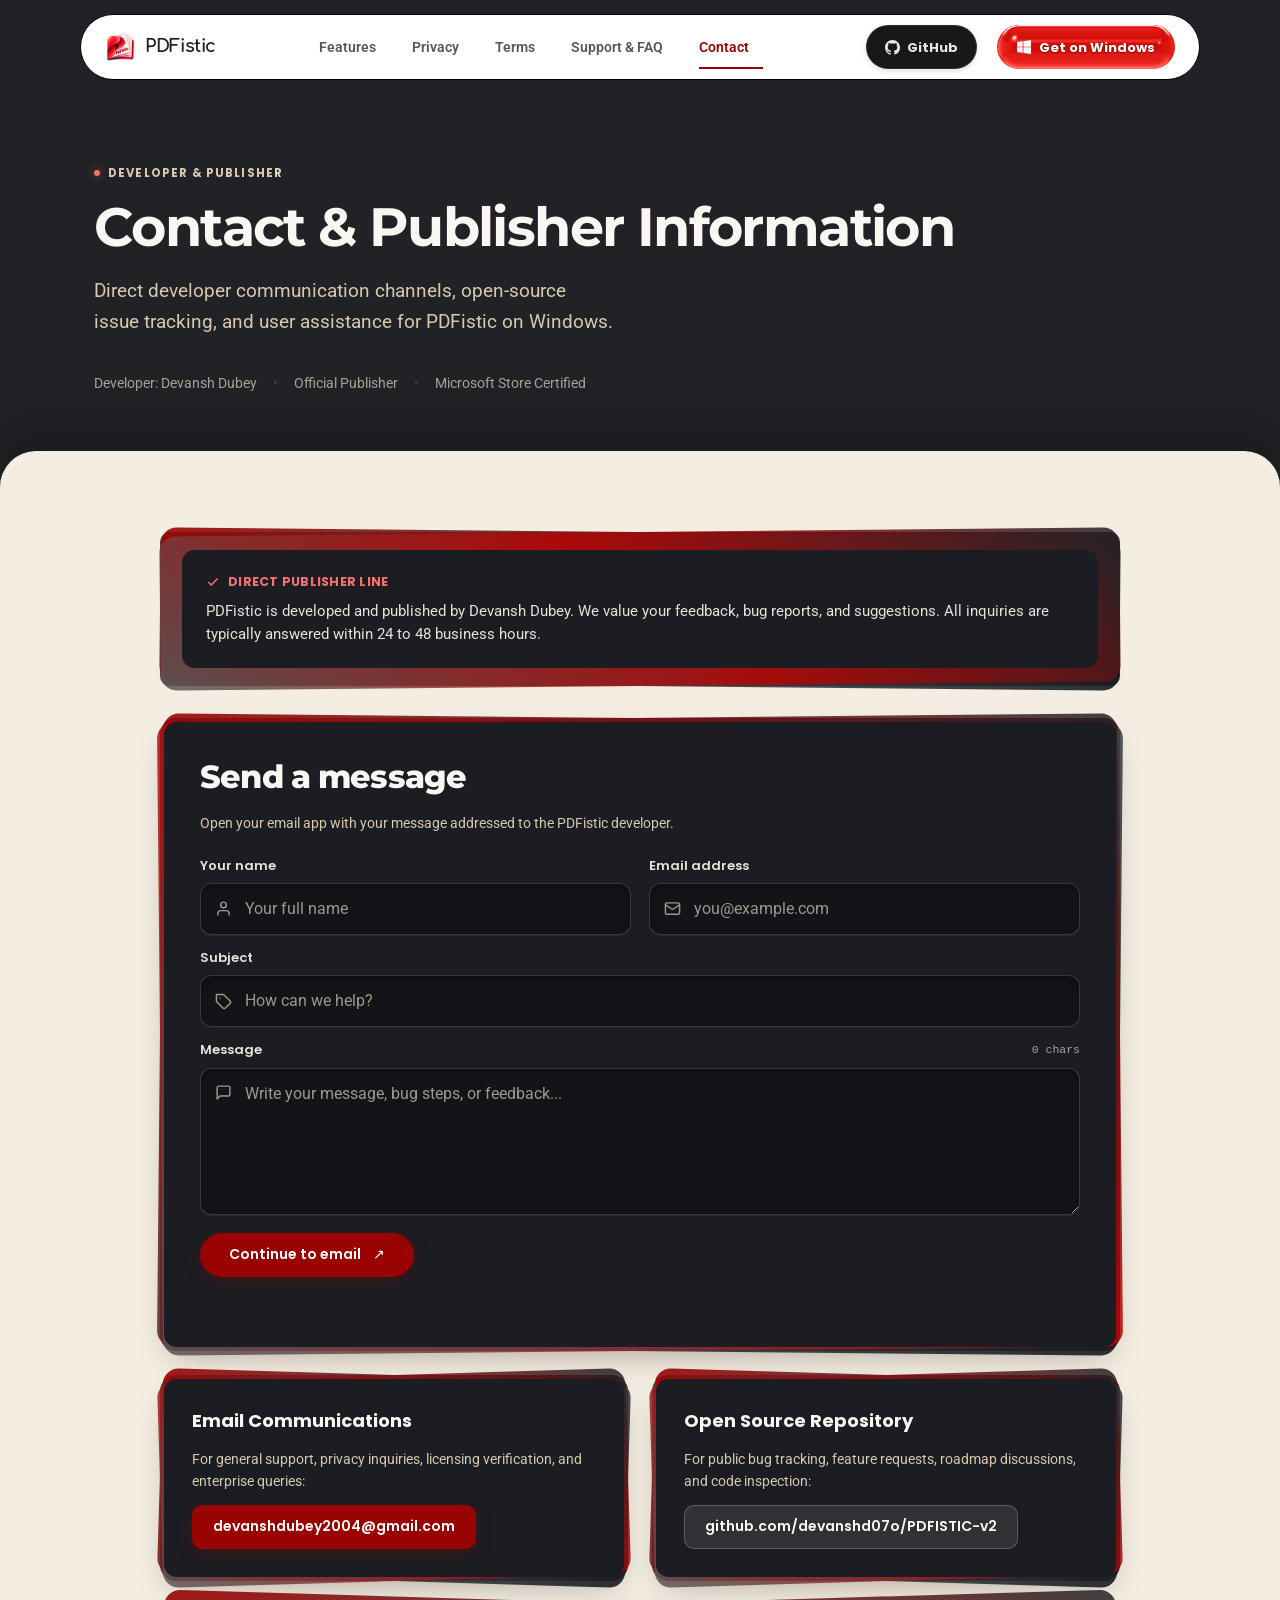
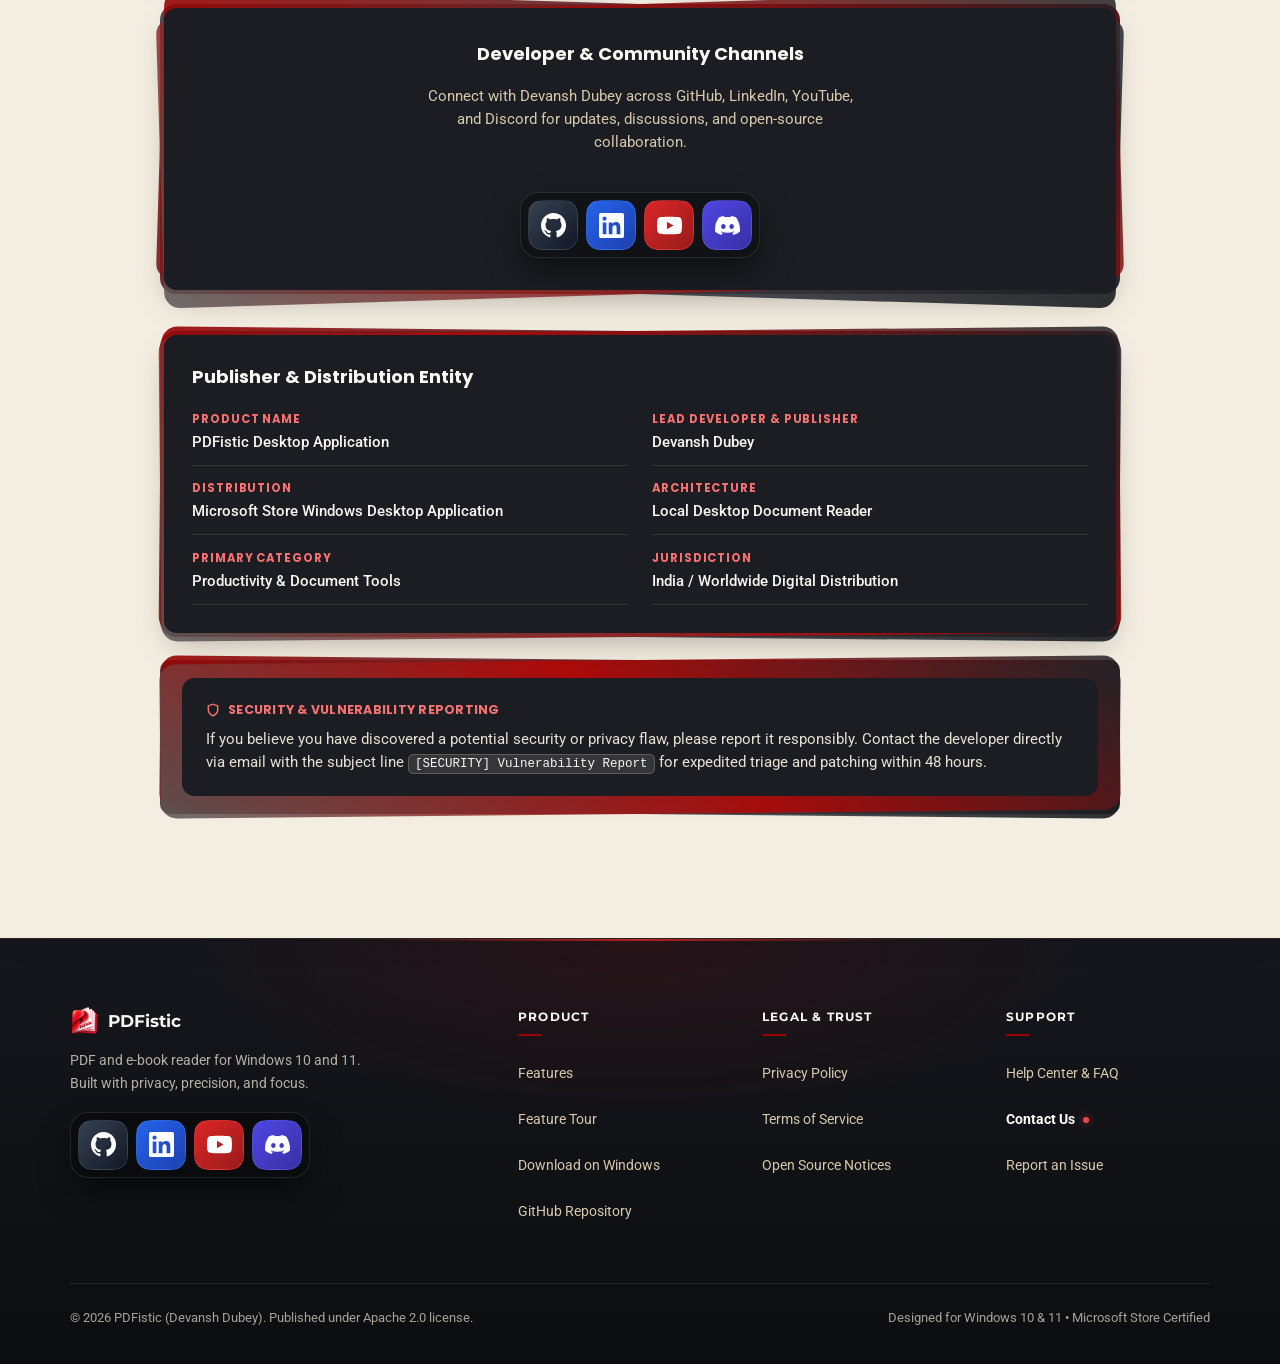
==== contact.html @ 14ca8450 "Deploy updated PDFistic website" ====
<!DOCTYPE html>
<html lang="en">
<head>
  <meta charset="UTF-8">
  <meta name="viewport" content="width=device-width, initial-scale=1.0">
  <title>Contact Information - PDFistic</title>
  <meta name="description" content="Official developer and customer support contact channels for PDFistic desktop application.">
  <link rel="icon" type="image/x-icon" href="favicon.ico">
  <link rel="stylesheet" href="styles.css">
  <script src="script.js" defer></script>
  <script src="venom-button.js" defer></script>
</head>
<body>

  <!-- Shared Squircle Clip Path -->
  <svg width="0" height="0" style="position: absolute; pointer-events: none;" aria-hidden="true">
    <defs>
      <clipPath id="squircleClip" clipPathUnits="objectBoundingBox">
        <path d="M 0,0.5 C 0,0 0,0 0.5,0 S 1,0 1,0.5 1,1 0.5,1 0,1 0,0.5"></path>
      </clipPath>
    </defs>
  </svg>

  <!-- Floating Docked Navigation Header (Wispr Flow Style) -->
  <header class="site-header">
    <div class="nav-container">
      <a href="index.html" class="brand-link">
        <img src="icon.png" alt="PDFistic Logo" class="brand-logo">
        <span class="brand-title">PDFistic</span>
      </a>

      <nav>
        <ul class="nav-links" id="primaryNav">
          <li><a href="index.html#features">Features<svg class="skiper-arrow" viewBox="0 0 10 10" fill="none" stroke="currentColor" stroke-width="1.5"><path d="M1 9L9 1m0 0v8m0-8H1"/></svg></a></li>
          <li><a href="privacy.html">Privacy<svg class="skiper-arrow" viewBox="0 0 10 10" fill="none" stroke="currentColor" stroke-width="1.5"><path d="M1 9L9 1m0 0v8m0-8H1"/></svg></a></li>
          <li><a href="terms.html">Terms<svg class="skiper-arrow" viewBox="0 0 10 10" fill="none" stroke="currentColor" stroke-width="1.5"><path d="M1 9L9 1m0 0v8m0-8H1"/></svg></a></li>
          <li><a href="support.html">Support &amp; FAQ<svg class="skiper-arrow" viewBox="0 0 10 10" fill="none" stroke="currentColor" stroke-width="1.5"><path d="M1 9L9 1m0 0v8m0-8H1"/></svg></a></li>
          <li><a href="contact.html" class="active">Contact<svg class="skiper-arrow" viewBox="0 0 10 10" fill="none" stroke="currentColor" stroke-width="1.5"><path d="M1 9L9 1m0 0v8m0-8H1"/></svg></a></li>
        </ul>
      </nav>

      <div class="nav-cta-group">
        <a href="https://github.com/devanshd07o/PDFISTIC-v2" target="_blank" rel="noopener noreferrer" class="nav-github-btn btn-17" title="View Source on GitHub">
          <span class="text-container">
            <span class="text">
              <svg width="15" height="15" viewBox="0 0 24 24" fill="currentColor">
                <path d="M12 0C5.37 0 0 5.37 0 12c0 5.31 3.435 9.795 8.205 11.385.6.105.825-.255.825-.57 0-.285-.015-1.23-.015-2.235-3.015.555-3.795-.735-4.035-1.41-.135-.345-.72-1.41-1.23-1.695-.42-.225-1.02-.78-.015-.795.945-.015 1.62.87 1.845 1.23 1.08 1.815 2.805 1.305 3.495.99.105-.78.42-1.305.765-1.605-2.67-.3-5.46-1.335-5.46-5.925 0-1.305.465-2.385 1.23-3.225-.12-.3-.54-1.53.12-3.18 0 0 1.005-.315 3.3 1.23.96-.27 1.98-.405 3-.405s2.04.135 3 .405c2.295-1.56 3.3-1.23 3.3-1.23.66 1.65.24 2.88.12 3.18.765.84 1.23 1.905 1.23 3.225 0 4.605-2.805 5.625-5.475 5.925.435.375.81 1.095.81 2.22 0 1.605-.015 2.895-.015 3.3 0 .315.225.69.825.57A12.02 12.02 0 0024 12c0-6.63-5.37-12-12-12z"/>
              </svg>
              <span>GitHub</span>
            </span>
          </span>
        </a>
        <a href="https://apps.microsoft.com/detail/9PMCFQL187MN?hl=en-us&gl=IN&ocid=pdpshare" class="nav-win-btn">
          <svg width="14" height="14" viewBox="0 0 24 24" fill="currentColor">
            <path d="M0 3.449L9.75 2.1v9.451H0m10.949-9.602L24 0v11.4H10.949M0 12.6h9.75v9.451L0 20.699M10.949 12.6H24V24l-12.949-1.801"/>
          </svg>
          <span>Get on Windows</span>
        </a>
        <button class="nav-toggle-btn" id="mobileMenuToggle" aria-label="Toggle navigation menu" aria-expanded="false" aria-controls="primaryNav">
          <span class="hamburger-bar"></span>
          <span class="hamburger-bar"></span>
          <span class="hamburger-bar"></span>
        </button>
      </div>
    </div>
  </header>
  <div class="nav-backdrop" id="navBackdrop"></div>

  <!-- Editorial Hero Section (Dark Contrast Architecture) -->
  <main>
    <section class="editorial-hero">
      <div class="doc-eyebrow"><span class="doc-eyebrow-dot" aria-hidden="true"></span><span>Developer &amp; Publisher</span></div>
      <h1 class="editorial-title">
        Contact &amp; Publisher Information
      </h1>

      <p class="editorial-subtitle">
        Direct developer communication channels, open-source issue tracking, and user assistance for PDFistic on Windows.
      </p>

      <div class="editorial-meta-row">
        <div class="editorial-meta-item">Developer: Devansh Dubey</div>
        <div class="editorial-meta-sep">&bull;</div>
        <div class="editorial-meta-item">Official Publisher</div>
        <div class="editorial-meta-sep">&bull;</div>
        <div class="editorial-meta-item">Microsoft Store Certified</div>
      </div>
    </section>

    <!-- Transition into Bright Warm Ivory / Cream Sheet (Wispr Flow Aesthetic) -->
    <div class="editorial-sheet">
      <div class="section-container" style="max-width: 960px;">

        <div class="uiverse-card uiverse-card--subtle plain-english-card" style="margin-top: 0; margin-bottom: 32px;">
          <div class="uiverse-card-info plain-english-inner">
            <div class="plain-english-header">
              <svg width="14" height="14" viewBox="0 0 24 24" fill="none" stroke="currentColor" stroke-width="2.5" aria-hidden="true"><polyline points="20 6 9 17 4 12"/></svg>
              <span>Direct Publisher Line</span>
            </div>
            <p>
              PDFistic is developed and published by Devansh Dubey. We value your feedback, bug reports, and suggestions. All inquiries are typically answered within 24 to 48 business hours.
            </p>
          </div>
        </div>

        <div class="contact-grid">
          <section class="uiverse-card uiverse-card--subtle contact-card contact-form-card" aria-labelledby="contact-form-title">
            <div class="uiverse-card-info contact-form-inner">
              <h2 id="contact-form-title">Send a message</h2>
              <p>Open your email app with your message addressed to the PDFistic developer.</p>
              <form class="galaxy-contact-form" action="mailto:devanshdubey2004@gmail.com" method="post" enctype="text/plain">
                <div class="contact-field">
                  <label for="contact-name">Your name</label>
                  <div class="uiverse-input-box">
                    <span class="uiverse-input-icon" aria-hidden="true">
                      <svg width="17" height="17" viewBox="0 0 24 24" fill="none" stroke="currentColor" stroke-width="2" stroke-linecap="round" stroke-linejoin="round"><path d="M20 21v-2a4 4 0 0 0-4-4H8a4 4 0 0 0-4 4v2"/><circle cx="12" cy="7" r="4"/></svg>
                    </span>
                    <input id="contact-name" name="name" autocomplete="name" required placeholder="Your full name">
                    <span class="uiverse-input-glow" aria-hidden="true"></span>
                  </div>
                </div>
                <div class="contact-field">
                  <label for="contact-email">Email address</label>
                  <div class="uiverse-input-box">
                    <span class="uiverse-input-icon" aria-hidden="true">
                      <svg width="17" height="17" viewBox="0 0 24 24" fill="none" stroke="currentColor" stroke-width="2" stroke-linecap="round" stroke-linejoin="round"><rect width="20" height="16" x="2" y="4" rx="2"/><path d="m22 7-8.97 5.7a1.94 1.94 0 0 1-2.06 0L2 7"/></svg>
                    </span>
                    <input id="contact-email" name="email" type="email" autocomplete="email" required placeholder="you@example.com">
                    <span class="uiverse-input-glow" aria-hidden="true"></span>
                  </div>
                </div>
                <div class="contact-field contact-subject-field">
                  <label for="contact-subject">Subject</label>
                  <div class="uiverse-input-box">
                    <span class="uiverse-input-icon" aria-hidden="true">
                      <svg width="17" height="17" viewBox="0 0 24 24" fill="none" stroke="currentColor" stroke-width="2" stroke-linecap="round" stroke-linejoin="round"><path d="M12 2H2v10l9.29 9.29c.94.94 2.48.94 3.42 0l6.58-6.58c.94-.94.94-2.48 0-3.42L12 2Z"/><path d="M7 7h.01"/></svg>
                    </span>
                    <input id="contact-subject" name="subject" required placeholder="How can we help?">
                    <span class="uiverse-input-glow" aria-hidden="true"></span>
                  </div>
                </div>
                <div class="contact-field contact-message-field">
                  <div class="contact-field-head">
                    <label for="contact-message">Message</label>
                    <span class="contact-char-count" id="contactCharCount">0 chars</span>
                  </div>
                  <div class="uiverse-input-box uiverse-input-box--textarea">
                    <span class="uiverse-input-icon" aria-hidden="true">
                      <svg width="17" height="17" viewBox="0 0 24 24" fill="none" stroke="currentColor" stroke-width="2" stroke-linecap="round" stroke-linejoin="round"><path d="M21 15a2 2 0 0 1-2 2H7l-4 4V5a2 2 0 0 1 2-2h14a2 2 0 0 1 2 2z"/></svg>
                    </span>
                    <textarea id="contact-message" name="message" rows="5" required placeholder="Write your message, bug steps, or feedback..."></textarea>
                    <span class="uiverse-input-glow" aria-hidden="true"></span>
                  </div>
                </div>
                <button class="btn btn-cream-primary galaxy-submit" type="submit">
                  <span>Continue to email</span>
                  <span class="submit-arrow" aria-hidden="true">↗</span>
                </button>
                <div class="contact-form-status" role="status" aria-live="polite"></div>
              </form>
            </div>
          </section>

          <div class="uiverse-card contact-card">
            <div class="uiverse-card-info contact-card-inner">
              <h3>Email Communications</h3>
              <p>
                For general support, privacy inquiries, licensing verification, and enterprise queries:
              </p>
              <a href="mailto:devanshdubey2004@gmail.com" class="btn btn-cream-primary" style="margin-top: auto; width: fit-content;">
                devanshdubey2004@gmail.com
              </a>
            </div>
          </div>

          <div class="uiverse-card contact-card">
            <div class="uiverse-card-info contact-card-inner">
              <h3>Open Source Repository</h3>
              <p>
                For public bug tracking, feature requests, roadmap discussions, and code inspection:
              </p>
              <a href="https://github.com/devanshd07o/PDFISTIC-v2" target="_blank" rel="noopener noreferrer" class="btn btn-cream-secondary" style="margin-top: auto; width: fit-content;">
                github.com/devanshd07o/PDFISTIC-v2
              </a>
            </div>
          </div>

          <div class="uiverse-card contact-card" style="grid-column: 1 / -1;">
            <div class="uiverse-card-info contact-card-inner contact-community-inner">
              <h3>Developer &amp; Community Channels</h3>
              <p>
                Connect with Devansh Dubey across GitHub, LinkedIn, YouTube, and Discord for updates, discussions, and open-source collaboration.
              </p>
              <div class="squircle-dock-wrap">
                <div class="squircle-dock-backdrop"></div>
                <div class="squircle-dock-items">
                  <div class="squircle-dock-item">
                    <a href="https://github.com/devanshd07o/PDFISTIC-v2" target="_blank" rel="noopener noreferrer" class="squircle-btn btn-gh" title="GitHub" aria-label="GitHub">
                      <svg viewBox="0 0 24 24" fill="currentColor">
                        <path d="M12 0c-6.626 0-12 5.373-12 12 0 5.302 3.438 9.8 8.207 11.387.599.111.793-.261.793-.577v-2.234c-3.338.726-4.033-1.416-4.033-1.416-.546-1.387-1.333-1.756-1.333-1.756-1.089-.745.083-.729.083-.729 1.205.084 1.839 1.237 1.839 1.237 1.07 1.834 2.807 1.304 3.492.997.107-.775.418-1.305.762-1.604-2.665-.305-5.46-1.334-5.46-5.931 0-1.311.469-2.381 1.236-3.221-.124-.303-.535-1.524.117-3.176 0 0 1.008-.322 3.301 1.23.957-.266 1.983-.399 3.003-.404 1.02.005 2.047.138 3.006.404 2.291-1.552 3.297-1.23 3.297-1.23.653 1.653.242 2.874.118 3.176.77.84 1.235 1.911 1.235 3.221 0 4.609-2.807 5.624-5.479 5.921.43.372.823 1.102.823 2.222v3.293c0 .319.192.694.801.576 4.765-1.589 8.199-6.086 8.199-11.386 0-6.627-5.373-12-12-12z"></path>
                      </svg>
                    </a>
                  </div>
                  <div class="squircle-dock-item">
                    <a href="https://linkedin.com" target="_blank" rel="noopener noreferrer" class="squircle-btn btn-li" title="LinkedIn" aria-label="LinkedIn">
                      <svg viewBox="0 0 24 24" fill="currentColor">
                        <path d="M20.447 20.452h-3.554v-5.569c0-1.328-.027-3.037-1.852-3.037-1.853 0-2.136 1.445-2.136 2.939v5.667H9.351V9h3.414v1.561h.046c.477-.9 1.637-1.85 3.37-1.85 3.601 0 4.267 2.37 4.267 5.455v6.286zM5.337 7.433c-1.144 0-2.063-.926-2.063-2.065 0-1.138.92-2.063 2.063-2.063 1.14 0 2.064.925 2.064 2.063 0 1.139-.925 2.065-2.064 2.065zm1.782 13.019H3.555V9h3.564v11.452zM22.225 0H1.771C.792 0 0 .774 0 1.729v20.542C0 23.227.792 24 1.771 24h20.451C23.2 24 24 23.227 24 22.271V1.729C24 .774 23.2 0 22.222 0h.003z"></path>
                      </svg>
                    </a>
                  </div>
                  <div class="squircle-dock-item">
                    <a href="https://youtube.com" target="_blank" rel="noopener noreferrer" class="squircle-btn btn-yt" title="YouTube" aria-label="YouTube">
                      <svg viewBox="0 0 24 24" fill="currentColor">
                        <path d="M23.498 6.186a3.016 3.016 0 0 0-2.122-2.136C19.505 3.545 12 3.545 12 3.545s-7.505 0-9.377.505A3.017 3.017 0 0 0 .502 6.186C0 8.07 0 12 0 12s0 3.93.502 5.814a3.016 3.016 0 0 0 2.122 2.136c1.871.505 9.376.505 9.376.505s7.505 0 9.377-.505a3.015 3.015 0 0 0 2.122-2.136C24 15.93 24 12 24 12s0-3.93-.502-5.814zM9.545 15.568V8.432L15.818 12l-6.273 3.568z"></path>
                      </svg>
                    </a>
                  </div>
                  <div class="squircle-dock-item">
                    <a href="https://discord.gg" target="_blank" rel="noopener noreferrer" class="squircle-btn btn-dc" title="Discord" aria-label="Discord">
                      <svg viewBox="0 0 24 24" fill="currentColor">
                        <path d="M20.317 4.3698a19.7913 19.7913 0 00-4.8851-1.5152.0741.0741 0 00-.0785.0371c-.211.3753-.4447.8648-.6083 1.2495-1.8447-.2762-3.68-.2762-5.4868 0-.1636-.3933-.4058-.8742-.6177-1.2495a.077.077 0 00-.0785-.037 19.7363 19.7363 0 00-4.8852 1.515.0699.0699 0 00-.0321.0277C.5334 9.0458-.319 13.5799.0992 18.0578a.0824.0824 0 00.0312.0561c2.0528 1.5076 4.0413 2.4228 5.9929 3.0294a.0777.0777 0 00.0842-.0276c.4616-.6304.8731-1.2952 1.226-1.9942a.076.076 0 00-.0416-.1057c-.6528-.2476-1.2743-.5495-1.8722-.8923a.077.077 0 01-.0076-.1277c.1258-.0943.2517-.1923.3718-.2914a.0743.0743 0 01.0776-.0105c3.9278 1.7933 8.18 1.7933 12.0614 0a.0739.0739 0 01.0785.0095c.1202.099.246.1981.3728.2924a.077.077 0 01-.0066.1276 12.2986 12.2986 0 01-1.873.8914.0766.0766 0 00-.0407.1067c.3604.698.7719 1.3628 1.225 1.9932a.076.076 0 00.0842.0286c1.961-.6067 3.9495-1.5219 6.0023-3.0294a.077.077 0 00.0313-.0552c.5004-5.177-.8382-9.6739-3.5485-13.6604a.061.061 0 00-.0312-.0286zM8.02 15.3312c-1.1825 0-2.1569-1.0857-2.1569-2.419 0-1.3332.9555-2.4189 2.157-2.4189 1.2108 0 2.1757 1.0952 2.1568 2.419-.0189 1.3332-.9555 2.4189-2.1569 2.4189zm7.9748 0c-1.1825 0-2.1569-1.0857-2.1569-2.419 0-1.3332.9554-2.4189 2.1569-2.4189 1.2108 0 2.1757 1.0952 2.1568 2.419 0 1.3332-.9555 2.4189-2.1568 2.4189Z"></path>
                      </svg>
                    </a>
                  </div>
                </div>
              </div>
            </div>
          </div>
        </div>

        <section class="uiverse-card uiverse-card--subtle contact-card" style="margin-bottom: 24px;">
          <div class="uiverse-card-info publisher-card-inner">
            <h3>Publisher &amp; Distribution Entity</h3>
            <div class="publisher-meta-list">
              <div class="publisher-meta-item">
                <span class="publisher-meta-label">Product Name</span>
                <span class="publisher-meta-value">PDFistic Desktop Application</span>
              </div>
              <div class="publisher-meta-item">
                <span class="publisher-meta-label">Lead Developer &amp; Publisher</span>
                <span class="publisher-meta-value">Devansh Dubey</span>
              </div>
              <div class="publisher-meta-item">
                <span class="publisher-meta-label">Distribution</span>
                <span class="publisher-meta-value">Microsoft Store Windows Desktop Application</span>
              </div>
              <div class="publisher-meta-item">
                <span class="publisher-meta-label">Architecture</span>
                <span class="publisher-meta-value">Local Desktop Document Reader</span>
              </div>
              <div class="publisher-meta-item">
                <span class="publisher-meta-label">Primary Category</span>
                <span class="publisher-meta-value">Productivity &amp; Document Tools</span>
              </div>
              <div class="publisher-meta-item">
                <span class="publisher-meta-label">Jurisdiction</span>
                <span class="publisher-meta-value">India / Worldwide Digital Distribution</span>
              </div>
            </div>
          </div>
        </section>

        <section class="uiverse-card uiverse-card--subtle plain-english-card">
          <div class="uiverse-card-info plain-english-inner">
            <div class="plain-english-header">
              <svg width="14" height="14" viewBox="0 0 24 24" fill="none" stroke="currentColor" stroke-width="2.5" aria-hidden="true"><path d="M12 22s8-4 8-10V5l-8-3-8 3v7c0 6 8 10 8 10z"/></svg>
              <span>Security &amp; Vulnerability Reporting</span>
            </div>
            <p>
              If you believe you have discovered a potential security or privacy flaw, please report it responsibly. Contact the developer directly via email with the subject line <code>[SECURITY] Vulnerability Report</code> for expedited triage and patching within 48 hours.
            </p>
          </div>
        </section>

      </div>
    </div>
  </main>

  <!-- Official Footer -->
  <footer class="site-footer">
    <div class="footer-container">
      <div class="footer-col-brand">
        <div style="display: flex; align-items: center; gap: 10px;">
          <img src="icon.png" alt="PDFistic" style="width: 28px; height: 28px; border-radius: 7px;">
          <span style="font-family: var(--font-display); font-size: 17px; font-weight: 700; color: var(--text-dark-primary);">PDFistic</span>
        </div>
        <p>
          PDF and e-book reader for Windows 10 and 11. Built with privacy, precision, and focus.
        </p>

        <!-- Social Squircle Dock -->
        <div class="squircle-dock-wrap">
          <div class="squircle-dock-backdrop"></div>
          <div class="squircle-dock-items">
            <div class="squircle-dock-item">
              <a href="https://github.com/devanshd07o/PDFISTIC-v2" target="_blank" rel="noopener noreferrer" class="squircle-btn btn-gh" title="GitHub" aria-label="GitHub">
                <svg viewBox="0 0 24 24" fill="currentColor">
                  <path d="M12 0c-6.626 0-12 5.373-12 12 0 5.302 3.438 9.8 8.207 11.387.599.111.793-.261.793-.577v-2.234c-3.338.726-4.033-1.416-4.033-1.416-.546-1.387-1.333-1.756-1.333-1.756-1.089-.745.083-.729.083-.729 1.205.084 1.839 1.237 1.839 1.237 1.07 1.834 2.807 1.304 3.492.997.107-.775.418-1.305.762-1.604-2.665-.305-5.46-1.334-5.46-5.931 0-1.311.469-2.381 1.236-3.221-.124-.303-.535-1.524.117-3.176 0 0 1.008-.322 3.301 1.23.957-.266 1.983-.399 3.003-.404 1.02.005 2.047.138 3.006.404 2.291-1.552 3.297-1.23 3.297-1.23.653 1.653.242 2.874.118 3.176.77.84 1.235 1.911 1.235 3.221 0 4.609-2.807 5.624-5.479 5.921.43.372.823 1.102.823 2.222v3.293c0 .319.192.694.801.576 4.765-1.589 8.199-6.086 8.199-11.386 0-6.627-5.373-12-12-12z"></path>
                </svg>
              </a>
            </div>
            <div class="squircle-dock-item">
              <a href="https://linkedin.com" target="_blank" rel="noopener noreferrer" class="squircle-btn btn-li" title="LinkedIn" aria-label="LinkedIn">
                <svg viewBox="0 0 24 24" fill="currentColor">
                  <path d="M20.447 20.452h-3.554v-5.569c0-1.328-.027-3.037-1.852-3.037-1.853 0-2.136 1.445-2.136 2.939v5.667H9.351V9h3.414v1.561h.046c.477-.9 1.637-1.85 3.37-1.85 3.601 0 4.267 2.37 4.267 5.455v6.286zM5.337 7.433c-1.144 0-2.063-.926-2.063-2.065 0-1.138.92-2.063 2.063-2.063 1.14 0 2.064.925 2.064 2.063 0 1.139-.925 2.065-2.064 2.065zm1.782 13.019H3.555V9h3.564v11.452zM22.225 0H1.771C.792 0 0 .774 0 1.729v20.542C0 23.227.792 24 1.771 24h20.451C23.2 24 24 23.227 24 22.271V1.729C24 .774 23.2 0 22.222 0h.003z"></path>
                </svg>
              </a>
            </div>
            <div class="squircle-dock-item">
              <a href="https://youtube.com" target="_blank" rel="noopener noreferrer" class="squircle-btn btn-yt" title="YouTube" aria-label="YouTube">
                <svg viewBox="0 0 24 24" fill="currentColor">
                  <path d="M23.498 6.186a3.016 3.016 0 0 0-2.122-2.136C19.505 3.545 12 3.545 12 3.545s-7.505 0-9.377.505A3.017 3.017 0 0 0 .502 6.186C0 8.07 0 12 0 12s0 3.93.502 5.814a3.016 3.016 0 0 0 2.122 2.136c1.871.505 9.376.505 9.376.505s7.505 0 9.377-.505a3.015 3.015 0 0 0 2.122-2.136C24 15.93 24 12 24 12s0-3.93-.502-5.814zM9.545 15.568V8.432L15.818 12l-6.273 3.568z"></path>
                </svg>
              </a>
            </div>
            <div class="squircle-dock-item">
              <a href="https://discord.gg" target="_blank" rel="noopener noreferrer" class="squircle-btn btn-dc" title="Discord" aria-label="Discord">
                <svg viewBox="0 0 24 24" fill="currentColor">
                  <path d="M20.317 4.3698a19.7913 19.7913 0 00-4.8851-1.5152.0741.0741 0 00-.0785.0371c-.211.3753-.4447.8648-.6083 1.2495-1.8447-.2762-3.68-.2762-5.4868 0-.1636-.3933-.4058-.8742-.6177-1.2495a.077.077 0 00-.0785-.037 19.7363 19.7363 0 00-4.8852 1.515.0699.0699 0 00-.0321.0277C.5334 9.0458-.319 13.5799.0992 18.0578a.0824.0824 0 00.0312.0561c2.0528 1.5076 4.0413 2.4228 5.9929 3.0294a.0777.0777 0 00.0842-.0276c.4616-.6304.8731-1.2952 1.226-1.9942a.076.076 0 00-.0416-.1057c-.6528-.2476-1.2743-.5495-1.8722-.8923a.077.077 0 01-.0076-.1277c.1258-.0943.2517-.1923.3718-.2914a.0743.0743 0 01.0776-.0105c3.9278 1.7933 8.18 1.7933 12.0614 0a.0739.0739 0 01.0785.0095c.1202.099.246.1981.3728.2924a.077.077 0 01-.0066.1276 12.2986 12.2986 0 01-1.873.8914.0766.0766 0 00-.0407.1067c.3604.698.7719 1.3628 1.225 1.9932a.076.076 0 00.0842.0286c1.961-.6067 3.9495-1.5219 6.0023-3.0294a.077.077 0 00.0313-.0552c.5004-5.177-.8382-9.6739-3.5485-13.6604a.061.061 0 00-.0312-.0286zM8.02 15.3312c-1.1825 0-2.1569-1.0857-2.1569-2.419 0-1.3332.9555-2.4189 2.157-2.4189 1.2108 0 2.1757 1.0952 2.1568 2.419-.0189 1.3332-.9555 2.4189-2.1569 2.4189zm7.9748 0c-1.1825 0-2.1569-1.0857-2.1569-2.419 0-1.3332.9554-2.4189 2.1569-2.4189 1.2108 0 2.1757 1.0952 2.1568 2.419 0 1.3332-.9555 2.4189-2.1568 2.4189Z"></path>
                      </svg>
                    </a>
                  </div>
                </div>
              </div>
            </div>

      <div class="footer-col">
        <h4>Product</h4>
        <ul>
          <li><a href="index.html#features">Features</a></li>
          <li><a href="index.html#tour">Feature Tour</a></li>
          <li><a href="https://apps.microsoft.com/detail/9PMCFQL187MN?hl=en-us&gl=IN&ocid=pdpshare">Download on Windows</a></li>
          <li><a href="https://github.com/devanshd07o/PDFISTIC-v2">GitHub Repository</a></li>
        </ul>
      </div>

      <div class="footer-col">
        <h4>Legal &amp; Trust</h4>
        <ul>
          <li><a href="privacy.html">Privacy Policy</a></li>
          <li><a href="terms.html">Terms of Service</a></li>
          <li><a href="licenses.html">Open Source Notices</a></li>
        </ul>
      </div>

      <div class="footer-col">
        <h4>Support</h4>
        <ul>
          <li><a href="support.html">Help Center &amp; FAQ</a></li>
          <li><a href="contact.html" class="footer-link-active">Contact Us</a></li>
          <li><a href="https://github.com/devanshd07o/PDFISTIC-v2/issues">Report an Issue</a></li>
        </ul>
      </div>
    </div>

    <div class="footer-bottom">
      <div>&copy; 2026 PDFistic (Devansh Dubey). Published under Apache 2.0 license.</div>
      <div>Designed for Windows 10 &amp; 11 &bull; Microsoft Store Certified</div>
    </div>
  </footer>

</body>
</html>
---- styles.css ----
/**
 * PDFistic Official Stylesheet
 * High-End Editorial Architecture inspired by Wispr Flow.
 * Quad-Engine Anti-AI-Slop: Hue tokens + 4px/8px Spatial Grid + Better-Typography + Hallmark
 * Theme: Warm Ivory / Cream (#FAF8F5 / #F7F5EE) with Dark Contrast Hero & Header
 * Windows 11 Native Desktop UI System Mockups
 * Strict Zero-Pill & Zero-Emoji Enforcement
 */

@import url('https://fonts.googleapis.com/css2?family=Bricolage+Grotesque:opsz,wght@12..96,600..800&family=Comfortaa:wght@500;600;700&family=Montserrat:wght@400..900&family=Poppins:wght@400;500;600;700&family=Roboto:ital,wght@0,400;0,500;0,700;1,400&family=Space+Grotesk:wght@600;700&family=Syne:wght@600..800&display=swap');

:root {
  /* Systematic Typography Hierarchy:
   * 1. Montserrat (Display & Master Headings)
   * 2. Bricolage Grotesque / Space Grotesk (Editorial Kinetic Marquee Wordmark)
   * 3. Comfortaa (Brand Identity & Badges)
   * 4. Poppins (UI, Controls, Subheadings & Buttons)
   * 5. Roboto (Body Copy, Guides & Technical Reading)
   */
  --font-display: 'Montserrat', sans-serif;
  --font-marquee: 'Bricolage Grotesque', 'Space Grotesk', 'Montserrat', sans-serif;
  --font-brand: 'Comfortaa', cursive, sans-serif;
  --font-ui: 'Poppins', sans-serif;
  --font-body: 'Roboto', -apple-system, BlinkMacSystemFont, "Segoe UI", sans-serif;
  --font-mono: ui-monospace, SFMono-Regular, Menlo, Monaco, Consolas, monospace;
  --bg-cream-page: #FAF7F2;

  /* Charcoal Grey Foundation (#575757 prevailing) */
  --charcoal-base: #575757;
  --charcoal-black: #16181a;
  --charcoal-dark: #202226;
  --charcoal-surface: #2a2d33;
  --charcoal-elevated: #373b42;
  --charcoal-border: rgba(87, 87, 87, 0.45);
  --charcoal-border-subtle: rgba(255, 255, 255, 0.08);

  /* Pale Sand Foundation (#d8c9ae prevailing) */
  --sand-base: #d8c9ae;
  --sand-tint: #FAF6EF;
  --sand-sheet: #F4EDE1;
  --sand-card: #FFFFFF;
  --sand-alt: #ECE2D2;
  --sand-hover: #E3D6C1;
  --sand-border-subtle: #E8DDCA;
  --sand-border: #D8C9AE;
  --sand-border-strong: #BDAA8A;
  --bg-nav: rgba(244, 237, 225, 0.94);

  /* Crimson Red Accent (#990302 cherry on top) */
  --accent-crimson: #990302;
  --accent-crimson-hover: #b80403;
  --accent-crimson-active: #7d0201;
  --accent-crimson-subtle: rgba(153, 3, 2, 0.08);
  --accent-crimson-border: rgba(153, 3, 2, 0.28);
  --accent-crimson-glow: 0 4px 16px rgba(153, 3, 2, 0.25);

  /* Dark Contrast Header & Hero */
  --bg-dark-canvas: var(--charcoal-dark);
  --bg-dark-surface: var(--charcoal-surface);
  --bg-dark-elevated: var(--charcoal-elevated);
  --text-dark-primary: #FAF7F2;
  --text-dark-secondary: var(--sand-base);
  --text-dark-muted: #A8A296;
  --border-dark-subtle: rgba(216, 201, 174, 0.12);
  --border-dark-default: rgba(87, 87, 87, 0.5);

  /* Hero Rework Semantic Tokens */
  --bg: var(--charcoal-dark);
  --red: var(--accent-crimson);
  --text: var(--text-dark-primary);
  --muted: #a9a9b0;
  --border: rgba(216, 201, 174, 0.22);

  /* Pale Sand Bright Editorial Sheet */
  --bg-cream: var(--sand-sheet);
  --bg-cream-alt: var(--sand-alt);
  --bg-cream-card: var(--sand-card);
  --bg-cream-hover: var(--sand-hover);

  /* High Contrast Content Text on Pale Sand */
  --text-primary: #1C1E21;
  --text-secondary: #404348;
  --text-muted: var(--charcoal-base);

  /* Pale Sand Borders */
  --border-subtle: var(--sand-border-subtle);
  --border-default: var(--sand-border);
  --border-strong: var(--sand-border-strong);

  /* Primary Accent = Crimson Red Cherry on Top */
  --accent-primary: var(--accent-crimson);
  --accent-primary-hover: var(--accent-crimson-hover);
  --accent-subtle: var(--accent-crimson-subtle);
  --accent-border: var(--accent-crimson-border);

  /* Windows 11 Chrome Controls */
  --win-titlebar-bg: #22252a;
  --win-titlebar-text: var(--sand-base);
  --win-ctrl-hover: rgba(216, 201, 174, 0.12);
  --win-ctrl-close-hover: var(--accent-crimson);

  /* Spatial Grid & Geometry */
  --radius-sm: 6px;
  --radius-md: 10px;
  --radius-lg: 16px;
  --radius-xl: 24px;
  --radius-sheet: 36px;
}

/* Reset & Box Sizing */
*, *::before, *::after {
  box-sizing: border-box;
  margin: 0;
  padding: 0;
}

html {
  font-family: var(--font-body);
  background-color: var(--bg-dark-canvas);
  color: var(--text-primary);
  font-size: 16px;
  line-height: 1.6;
  scroll-behavior: smooth;
  overflow-x: clip;
  font-synthesis: none;
  -webkit-font-smoothing: antialiased;
}

body {
  font-family: var(--font-body);
  min-height: 100vh;
  display: flex;
  flex-direction: column;
  background-color: var(--bg-dark-canvas);
  color: var(--text-dark-primary);
  overflow-x: clip;
  cursor: default;
  caret-color: transparent;
}

/* Normal cursor + zero blinking caret across brand, headings, cards, chrome */
h1, h2, h3, h4, h5, h6,
label, button, a,
.brand-link, .brand-title,
.hero-title, .section-label, .section-title,
.bento-tag, .doc-eyebrow,
.hero-showcase-frame, .demo-showcase-rail,
.pd-chrome-wrap, .pd-home-hero, .pd-toolbar, .pd-doc-card {
  caret-color: transparent;
  user-select: none;
}

a, button, [role="button"] {
  cursor: pointer;
}

/* Typing cursor & blinking caret ONLY inside actual text input fields */
input:not([type="button"]):not([type="submit"]):not([type="checkbox"]):not([type="radio"]),
textarea,
[contenteditable="true"] {
  cursor: text !important;
  caret-color: auto !important;
  user-select: text !important;
}

/* 1. Montserrat: Master Headlines & Commanding Display Titles */
h1, h2,
.hero-title,
.editorial-title,
.section-title,
.bottom-cta-banner h2 {
  font-family: var(--font-display);
  letter-spacing: -0.025em;
  font-weight: 800;
}

/* 2. Comfortaa: Approachable Distinct Brand Identity & Badges */
.brand-title,
.section-label,
.tour-category,
.policy-block-num,
.trust-card-title {
  font-family: var(--font-brand);
}

/* 3. Poppins: UI, Controls, Subheadings & High-Legibility Buttons */
h3, h4, h5, h6,
.feature-title,
.tour-title,
.policy-block-heading,
.contact-card h3,
.faq-question,
.btn,
.nav-win-btn,
.nav-back-btn,
.toc-title,
.toc-nav a,
.footer-col h4,
.plain-english-header {
  font-family: var(--font-ui);
}

/* 4. Roboto: Reading Body Copy, Descriptions, Specs & Long-Form Text */
p,
li,
.feature-desc,
.tour-desc,
.policy-main p,
.policy-main li,
.faq-answer,
.spec-table,
.footer-col-brand p,
.footer-col a,
.footer-bottom {
  font-family: var(--font-body);
}

/* ==================== FLOATING DOCKED NAVBAR (WISPR FLOW STYLE) ==================== */
header.site-header {
  position: sticky;
  top: 0;
  z-index: 1000;
  width: 100%;
  padding: 14px 20px;
  pointer-events: none;
}

.nav-container {
  pointer-events: auto;
  max-width: 1120px;
  margin: 0 auto;
  padding: 10px 24px;
  display: flex;
  align-items: center;
  justify-content: space-between;
  gap: 20px;
  background-color: #FFFFFF;
  color: #000000;
  border: 1px solid #000000;
  border-radius: 10em;
  box-shadow: 0 0 0 0 #000000;
  overflow: visible;
  cursor: default;
  transition: transform 280ms cubic-bezier(0.23, 1, 0.32, 1),
              box-shadow 280ms cubic-bezier(0.23, 1, 0.32, 1),
              background-color 240ms ease;
}

@media (min-width: 993px) {
  .nav-container:hover {
    transform: translateY(-4px) translateX(-2px);
    box-shadow: 2px 5px 0 0 #000000;
  }

  .nav-container:active:not(:has(a:active, button:active)) {
    transform: translateY(2px) translateX(1px);
    box-shadow: 0 0 0 0 #000000;
  }
}

body.nav-menu-open .nav-container,
body.nav-menu-open .nav-container:hover {
  transform: none !important;
  box-shadow: 0 0 0 0 #000000 !important;
}

.brand-link {
  display: inline-flex;
  align-items: center;
  gap: 10px;
  text-decoration: none;
  color: var(--text-primary);
  min-height: 44px;
}

.brand-logo {
  width: 30px;
  height: 30px;
  border-radius: 7px;
  object-fit: contain;
}

.brand-title {
  font-size: 18px;
  font-weight: 700;
  letter-spacing: -0.02em;
  color: var(--text-primary);
  display: inline-flex;
  align-items: center;
}

/* ==================== FLICKER TEXT (ORIGINKIT ENGINE) ==================== */
.flicker-text {
  position: relative;
  will-change: transform, opacity;
  transition: transform 45ms ease-out;
  cursor: pointer;
  user-select: none;
}

.flicker-char {
  display: inline-block;
  will-change: opacity, transform, -webkit-text-stroke;
  transition: opacity 50ms ease-out, color 50ms ease-out;
}

.flicker-text.phase-filled {
  color: inherit;
  opacity: 1;
}

.flicker-text.phase-outline {
  color: transparent !important;
  -webkit-text-fill-color: transparent !important;
  -webkit-text-stroke: 1.25px var(--accent-crimson) !important;
  opacity: 0.95;
}

.flicker-text.phase-invisible {
  opacity: 0.08 !important;
}

.flicker-char.is-flicker-dim {
  opacity: 0.22 !important;
  color: var(--accent-crimson);
}

.flicker-char.is-flicker-stroke {
  color: transparent !important;
  -webkit-text-fill-color: transparent !important;
  -webkit-text-stroke: 1.25px var(--accent-crimson) !important;
}

.nav-links {
  display: flex;
  align-items: center;
  gap: 22px;
  list-style: none;
}

.nav-links a {
  position: relative;
  display: inline-flex;
  align-items: center;
  min-height: 44px;
  white-space: nowrap;
  font-size: 14px;
  font-weight: 600;
  color: var(--charcoal-base);
  text-decoration: none;
  transition: color 200ms ease;
  padding: 8px 0;
}

/* Skiper 40 / Cursor.com Animated Underline from right to left */
.nav-links a::before,
.footer-col a::before,
.skiper-link::before {
  content: '';
  pointer-events: none;
  position: absolute;
  left: 0;
  bottom: 0;
  height: 2px;
  width: 100%;
  background-color: var(--accent-crimson);
  transform: scaleX(0);
  transform-origin: right;
  transition: transform 300ms cubic-bezier(0.4, 0, 0.2, 1);
}

.nav-links a:hover::before,
.nav-links a.active::before,
.footer-col a:hover::before,
.skiper-link:hover::before {
  transform: scaleX(1);
  transform-origin: left;
}

.nav-links a:hover,
.nav-links a.active {
  color: var(--accent-crimson);
}

/* Skiper 40 Micro Diagonal Arrow Indicator */
.skiper-arrow {
  display: inline-block;
  width: 10px;
  height: 10px;
  margin-left: 4px;
  opacity: 0;
  transform: translateY(2px);
  transition: opacity 260ms ease, transform 260ms cubic-bezier(0.4, 0, 0.2, 1);
  color: var(--accent-crimson);
  flex-shrink: 0;
}

.nav-links a:hover .skiper-arrow,
.footer-col a:hover .skiper-arrow,
.skiper-link:hover .skiper-arrow {
  opacity: 1;
  transform: translateY(0);
}

.nav-cta-group {
  display: flex;
  align-items: center;
  gap: 20px;
}

/* Nav GitHub Button & Uiverse btn-17 */
.nav-github-btn,
.btn-17 {
  -webkit-tap-highlight-color: transparent;
  background-color: #16181A;
  background-image: none;
  color: #FFFFFF !important;
  cursor: pointer;
  font-family: var(--font-ui);
  font-size: 13px;
  font-weight: 700;
  line-height: 1;
  min-height: 44px;
  margin: 0;
  border: 1px solid rgba(87, 87, 87, 0.35);
  border-radius: 9999px;
  padding: 10px 18px;
  position: relative;
  overflow: hidden;
  display: inline-flex;
  align-items: center;
  justify-content: center;
  text-decoration: none;
  white-space: nowrap;
  z-index: 1;
  box-shadow: 0 2px 6px rgba(0, 0, 0, 0.12);
  transition: transform 160ms ease, box-shadow 160ms ease;
}

.nav-github-btn:hover,
.btn-17:hover {
  transform: translateY(-1px);
  box-shadow: 0 4px 12px rgba(0, 0, 0, 0.22);
  color: #FFFFFF !important;
}

.nav-github-btn svg,
.btn-17 svg {
  display: inline-block;
  vertical-align: middle;
  flex-shrink: 0;
  color: currentColor;
}

.btn-17 .text-container,
.nav-github-btn .text-container {
  overflow: hidden;
  position: relative;
  display: inline-flex;
  align-items: center;
  mix-blend-mode: difference;
  z-index: 2;
}

.btn-17 .text,
.nav-github-btn .text {
  display: inline-flex;
  align-items: center;
  gap: 7px;
  position: relative;
}

.btn-17:hover .text,
.nav-github-btn:hover .text {
  -webkit-animation: move-up-alternate 0.3s forwards;
  animation: move-up-alternate 0.3s forwards;
}

@-webkit-keyframes move-up-alternate {
  0% {
    transform: translateY(0);
  }
  50% {
    transform: translateY(80%);
  }
  51% {
    transform: translateY(-80%);
  }
  to {
    transform: translateY(0);
  }
}

@keyframes move-up-alternate {
  0% {
    transform: translateY(0);
  }
  50% {
    transform: translateY(80%);
  }
  51% {
    transform: translateY(-80%);
  }
  to {
    transform: translateY(0);
  }
}

.btn-17:after,
.btn-17:before,
.nav-github-btn:after,
.nav-github-btn:before {
  --skew: 0.2;
  background: #FFFFFF;
  content: "";
  display: block;
  height: 104%;
  left: calc(-50% - 50% * var(--skew));
  pointer-events: none;
  position: absolute;
  top: -104%;
  transform: skew(calc(150deg * var(--skew))) translateY(var(--progress, 0));
  transition: transform 0.22s ease;
  width: 100%;
  z-index: 0;
}

.btn-17:after,
.nav-github-btn:after {
  --progress: 0%;
  left: calc(50% + 50% * var(--skew));
  top: 102%;
}

.btn-17:hover:before,
.nav-github-btn:hover:before {
  --progress: 100%;
}

.btn-17:hover:after,
.nav-github-btn:hover:after {
  --progress: -102%;
}

/* Nav Windows CTA Button (Cherry on Top) */
.nav-win-btn {
  display: inline-flex;
  align-items: center;
  justify-content: center;
  gap: 8px;
  padding: 10px 20px;
  border-radius: 9999px;
  background: linear-gradient(180deg, #B80403 0%, var(--accent-crimson) 48%, #6B0201 100%);
  border: 1px solid #7D0201;
  color: #ffffff;
  font-family: var(--font-ui);
  font-size: 13px;
  font-weight: 700;
  line-height: 1;
  text-decoration: none;
  transition: transform 160ms ease, box-shadow 160ms ease;
  white-space: nowrap;
  box-shadow: 0 3px 12px rgba(153, 3, 2, 0.28), inset 0 1px 0 rgba(255, 255, 255, 0.3);
  min-height: 44px;
}

.nav-win-btn:hover {
  transform: translateY(-1px);
  box-shadow: 0 6px 18px rgba(153, 3, 2, 0.42);
}

.nav-win-btn svg {
  flex-shrink: 0;
  color: #ffffff;
}

/* ==================== VENOM BUTTON (RED SYMBIOTE) ==================== */
.venom-btn-stage {
  position: relative;
  z-index: 80;
  display: inline-flex;
  align-items: center;
  justify-content: center;
  padding: 84px 96px;
  margin: -84px -96px;
  background: transparent !important;
  background-color: transparent !important;
  border: none !important;
  outline: none !important;
  box-shadow: none !important;
  overflow: visible;
  pointer-events: none;
  touch-action: pan-y;
  user-select: none;
}

.venom-btn-stage::before,
.venom-btn-stage::after,
.venom-nav-stage::before,
.venom-nav-stage::after {
  content: none !important;
  display: none !important;
}

.venom-btn-stage:hover,
.venom-btn-stage:focus-within {
  z-index: 150;
}

.venom-nav-stage {
  z-index: 90;
  padding: 56px 64px;
  margin: -56px -64px;
  background: transparent !important;
  box-shadow: none !important;
  border: 0 !important;
}

.venom-canvas-gl,
.venom-canvas-hand {
  position: absolute;
  inset: 0;
  width: 100%;
  height: 100%;
  pointer-events: none;
  background: transparent !important;
}

.venom-canvas-gl {
  z-index: 85;
}

.venom-canvas-hand {
  z-index: 95;
}

.venom-btn-core {
  position: relative;
  z-index: 90;
  display: inline-flex;
  align-items: center;
  justify-content: center;
  gap: 8px;
  border-radius: 9999px;
  border: 0;
  margin: 0;
  color: #FFFFFF !important;
  text-decoration: none;
  font-family: var(--font-ui);
  font-weight: 700;
  line-height: 1;
  white-space: nowrap;
  pointer-events: auto;
  cursor: pointer;
  transform-origin: 50% 50%;
  -webkit-tap-highlight-color: transparent;
  outline: none;
  text-shadow: 0 1px 2px rgba(0, 0, 0, 0.4), 0 -0.5px 0 rgba(255, 255, 255, 0.2);
  transition: transform 140ms ease;
}

/* When WebGL is active, pill is drawn by WebGL shader underneath */
.venom-active-gl .venom-btn-core {
  background: transparent !important;
  border: none !important;
  box-shadow: none !important;
}

/* Fallback mode when WebGL is unavailable */
.venom-fallback .venom-btn-core {
  background: linear-gradient(180deg, #B80403 0%, var(--accent-crimson) 48%, #6B0201 100%) !important;
  box-shadow: 0 8px 24px rgba(153, 3, 2, 0.45), inset 0 1px 0 rgba(255, 255, 255, 0.35), inset 0 -1.5px 0 rgba(0, 0, 0, 0.4) !important;
  border: 1px solid #7D0201 !important;
}

.venom-btn-core:focus-visible {
  outline: 3px solid rgba(255, 255, 255, 0.55);
  outline-offset: 4px;
}

.nav-back-btn {
  display: none !important;
}

/* Mobile Navigation Toggle Button */
.nav-toggle-btn {
  display: none;
  flex-direction: column;
  justify-content: center;
  align-items: center;
  gap: 5px;
  width: 44px;
  height: 44px;
  min-width: 44px;
  min-height: 44px;
  background: #FFFFFF;
  border: 1px solid rgba(87, 87, 87, 0.22);
  border-radius: 9999px;
  cursor: pointer;
  padding: 0;
  box-shadow: 0 1.5px 4px rgba(0, 0, 0, 0.06), inset 0 1px 0 rgba(255, 255, 255, 0.9);
  transition: background 160ms ease, border-color 160ms ease, transform 160ms ease;
  z-index: 1002;
}

.nav-toggle-btn:hover {
  background: var(--bg-cream-alt);
  border-color: var(--border-strong);
}

.nav-toggle-btn:active {
  transform: scale(0.96);
}

.hamburger-bar {
  display: block;
  width: 18px;
  height: 2px;
  background-color: var(--text-primary);
  border-radius: 2px;
  transition: transform 220ms ease, opacity 220ms ease;
}

.nav-toggle-btn.is-active .hamburger-bar:nth-child(1) {
  transform: translateY(7px) rotate(45deg);
}

.nav-toggle-btn.is-active .hamburger-bar:nth-child(2) {
  opacity: 0;
  transform: scaleX(0);
}

.nav-toggle-btn.is-active .hamburger-bar:nth-child(3) {
  transform: translateY(-7px) rotate(-45deg);
}

/* Nav Backdrop */
.nav-backdrop {
  position: fixed;
  inset: 0;
  background: rgba(0, 0, 0, 0.55);
  backdrop-filter: blur(4px);
  -webkit-backdrop-filter: blur(4px);
  z-index: 998;
  opacity: 0;
  visibility: hidden;
  transition: opacity 200ms ease, visibility 200ms ease;
  pointer-events: none;
}

.nav-backdrop.is-visible {
  opacity: 1;
  visibility: visible;
  pointer-events: auto;
}

/* ==================== BUTTONS ==================== */
.btn {
  display: inline-flex;
  align-items: center;
  justify-content: center;
  gap: 8px;
  min-height: 44px;
  padding: 10px 20px;
  border-radius: var(--radius-md);
  font-family: var(--font-ui);
  font-size: 14px;
  font-weight: 600;
  text-decoration: none;
  cursor: pointer;
  transition: transform 180ms ease, background 180ms ease, border-color 180ms ease;
  white-space: nowrap;
  border: none;
}

.btn:focus-visible,
.nav-win-btn:focus-visible,
.nav-github-btn:focus-visible,
.nav-links a:focus-visible,
.footer-col a:focus-visible,
.doc-toc a:focus-visible,
.faq-question:focus-visible,
.squircle-btn:focus-visible {
  outline: 2px solid var(--accent-crimson);
  outline-offset: 3px;
}

.btn:active {
  transform: scale(0.98);
}

.btn-primary {
  background: var(--accent-crimson);
  color: #ffffff;
  border: 1px solid var(--accent-crimson);
  box-shadow: var(--accent-crimson-glow);
}

.btn-primary:hover {
  background: var(--accent-crimson-hover);
  border-color: var(--accent-crimson-hover);
  transform: translateY(-1px);
  box-shadow: 0 6px 22px rgba(153, 3, 2, 0.4);
}

.btn-secondary {
  position: relative;
  overflow: hidden;
  background: linear-gradient(135deg, rgba(255, 255, 255, 0.12), rgba(255, 255, 255, 0.04));
  backdrop-filter: blur(14px);
  -webkit-backdrop-filter: blur(14px);
  color: #FAF7F2;
  border: 1px solid rgba(216, 201, 174, 0.24);
  border-radius: 9999px;
  min-height: 48px;
  box-shadow: inset 0 1px 0 rgba(255, 255, 255, 0.18), 0 8px 24px rgba(0, 0, 0, 0.28);
  transition: transform 220ms cubic-bezier(0.23, 1, 0.32, 1),
              background-color 220ms ease,
              border-color 220ms ease,
              box-shadow 220ms cubic-bezier(0.23, 1, 0.32, 1),
              color 220ms ease;
}

.btn-secondary .btn-arrow-trail {
  display: inline-flex;
  align-items: center;
  justify-content: center;
  transition: transform 240ms cubic-bezier(0.23, 1, 0.32, 1), opacity 200ms ease;
}

.btn-secondary:hover {
  background-color: rgba(153, 3, 2, 0.22);
  border-color: rgba(239, 68, 68, 0.55);
  box-shadow: inset 0 1px 0 rgba(255, 255, 255, 0.28), 0 12px 30px rgba(153, 3, 2, 0.32);
  color: #FFFFFF;
  transform: translateY(-2px);
}

.btn-secondary:hover .btn-arrow-trail {
  transform: translateX(3px);
}

.btn-secondary:active {
  transform: translateY(0) scale(0.98);
  box-shadow: inset 0 1px 0 rgba(255, 255, 255, 0.12), 0 2px 8px rgba(153, 3, 2, 0.25);
}

/* Adapted from MagicUI ShimmerButton + Uiverse ArturCodeCraft (MIT) */
@keyframes shimmerSlide {
  0% {
    transform: translateX(-140%) skewX(-18deg);
  }
  100% {
    transform: translateX(240%) skewX(-18deg);
  }
}

.hero .menu__button {
  position: relative;
  min-width: 62px;
  height: 48px;
  display: inline-flex;
  justify-content: center;
  align-items: center;
  gap: 8px;
  padding: 0 24px;
  border: 1px solid rgba(255, 255, 255, 0.22);
  border-radius: 9999px;
  background-color: #161922;
  background-image: linear-gradient(180deg, rgba(255, 255, 255, 0.08) 0%, rgba(255, 255, 255, 0.01) 100%);
  color: #f8fafc;
  font-family: var(--font-ui);
  font-size: 14.5px;
  font-weight: 600;
  text-decoration: none;
  cursor: pointer;
  overflow: hidden;
  box-shadow:
    inset 0 1px 0 rgba(255, 255, 255, 0.2),
    0 8px 24px rgba(0, 0, 0, 0.35);
  transition: transform 0.2s ease, border-color 0.25s ease, box-shadow 0.25s ease, background-color 0.25s ease;
}

.hero .menu__button .hero-shimmer-bg {
  position: absolute;
  top: 0;
  left: 0;
  width: 45%;
  height: 100%;
  background: linear-gradient(90deg, transparent, rgba(255, 255, 255, 0.16), transparent);
  transform: translateX(-140%) skewX(-18deg);
  pointer-events: none;
}

.hero .menu__button:hover .hero-shimmer-bg {
  animation: shimmerSlide 0.85s ease forwards;
}

.hero .menu__button:hover {
  background-color: #202534;
  border-color: rgba(255, 255, 255, 0.42);
  transform: translateY(-2px);
  box-shadow:
    inset 0 1px 0 rgba(255, 255, 255, 0.3),
    0 12px 30px rgba(37, 99, 235, 0.24);
  color: #ffffff;
}

.hero .menu__button svg,
.hero .menu__button .menu__button-text {
  position: relative;
  z-index: 1;
  color: #f8fafc;
  line-height: 1;
}

.btn-cream-primary {
  background: var(--accent-crimson);
  color: #ffffff;
  border: 1px solid var(--accent-crimson);
  box-shadow: var(--accent-crimson-glow);
}

.btn-cream-primary:hover {
  background: var(--accent-crimson-hover);
  border-color: var(--accent-crimson-hover);
  transform: translateY(-1px);
  box-shadow: 0 6px 22px rgba(153, 3, 2, 0.4);
}

.btn-cream-secondary {
  background: var(--sand-card);
  color: var(--text-primary);
  border: 1px solid var(--sand-border);
}

.btn-cream-secondary:hover {
  background: var(--sand-alt);
  border-color: var(--sand-border-strong);
  color: var(--accent-crimson);
  transform: translateY(-1px);
}

/* ==================== DARK CONTRAST HERO ==================== */
.hero-section {
  width: 100%;
  max-width: 100%;
  margin: 0 auto;
  padding: 16px 0 64px;
  text-align: center;
  display: flex;
  flex-direction: column;
  align-items: center;
  overflow-x: clip;
  position: relative;
}

/* from uiverse.io (galaxy), by kennyotsu */
.hero .hero-pattern {
  position: absolute;
  inset: 0;
  width: 100%;
  height: 100%;
  background-color: var(--bg);
  background-image: radial-gradient(var(--border) 1.5px, transparent 0);
  background-size: 24px 24px;
  background-position: -5px -5px;
  pointer-events: none;
  z-index: 0;
  -webkit-mask-image: radial-gradient(ellipse 78% 72% at 50% 36%, var(--bg) 25%, transparent 95%);
  mask-image: radial-gradient(ellipse 78% 72% at 50% 36%, var(--bg) 25%, transparent 95%);
}

.hero-title {
  font-size: clamp(28px, 5vw, 56px);
  font-weight: 700;
  line-height: 1.24;
  letter-spacing: -0.03em;
  color: var(--text);
  max-width: 1000px;
  padding-inline: 24px;
  margin-bottom: 12px;
  text-wrap: balance;
  position: relative;
  z-index: 2;
}

/* Direction Hover — Originkit physical edge-reactive text */
.direction-hover {
  display: inline-block;
  position: relative;
  overflow: hidden;
  height: 1.36em;
  line-height: 1.36em;
  vertical-align: top;
  cursor: pointer;
  user-select: none;
  margin: 0;
}

.direction-hover .dh-track {
  display: flex;
  flex-direction: column;
  gap: 0.24em;
  transform: translateY(-1.60em);
  transition: transform 0.45s cubic-bezier(0.22, 1, 0.36, 1);
  will-change: transform;
}

.direction-hover .dh-item {
  height: 1.36em;
  line-height: 1.36em;
  overflow: hidden;
  white-space: pre;
  display: flex;
  align-items: center;
  justify-content: center;
  flex-shrink: 0;
  pointer-events: none;
}

.direction-hover .dh-item.dh-base {
  color: var(--text-dark-primary);
}

.direction-hover .dh-item.dh-accent {
  color: #FF0018; /* Originkit Crimson accent */
}

.hero-subtitle {
  font-family: var(--font-body);
  font-weight: 400;
  font-size: 18px;
  line-height: 1.55;
  color: var(--muted);
  max-width: 52ch;
  padding-inline: 24px;
  margin: 0 auto 16px;
  position: relative;
  z-index: 2;
}

.hero-actions {
  display: flex;
  align-items: center;
  justify-content: center;
  gap: 16px;
  flex-wrap: wrap;
  padding-inline: 24px;
  margin-bottom: 12px;
  position: relative;
  z-index: 40;
}

.hero-actions .btn-primary {
  min-height: 48px;
  padding: 12px 24px;
  font-size: 15px;
  border-radius: 9999px;
}

.hero-privacy-note {
  display: inline-flex;
  align-items: center;
  justify-content: center;
  gap: 8px;
  font-family: var(--font-body);
  font-size: 13px;
  line-height: 1.4;
  color: var(--muted);
  margin: 0 auto 0;
  padding-inline: 24px;
  position: relative;
  z-index: 2;
}

.hero-privacy-note svg {
  flex-shrink: 0;
  opacity: 0.85;
}

/* App Interactive Showcase Stage (Adapted from MagicUI BorderBeam + ShineBorder & KokonutUI, MIT) */
@property --beam-angle {
  syntax: '<angle>';
  initial-value: 0deg;
  inherits: false;
}

@keyframes heroBeamRotate {
  to {
    --beam-angle: 360deg;
  }
}

@keyframes pdLivePulse {
  0%, 100% {
    opacity: 0.72;
    transform: scale(0.95);
  }
  50% {
    opacity: 1;
    transform: scale(1.15);
  }
}

@keyframes pdEmblemFloat {
  0%, 100% {
    transform: translateY(0);
  }
  50% {
    transform: translateY(-3px);
  }
}

@keyframes spotlightFramePulse {
  0% {
    box-shadow: 0 0 0 0 rgba(37, 99, 235, 0.55), 0 28px 70px rgba(0, 0, 0, 0.65);
  }
  100% {
    box-shadow: 0 0 0 18px rgba(37, 99, 235, 0), 0 28px 70px rgba(0, 0, 0, 0.65);
  }
}

.hero-shot {
  max-width: 1020px;
  width: 100%;
  margin: 40px auto 0;
  padding: 0 16px;
  position: relative;
  z-index: 5;
  scroll-margin-top: 152px;
}

/* Faint crimson radial glow behind frame (~15% opacity), z-index below demo */
.hero-shot::before {
  content: '';
  position: absolute;
  inset: -24px 16px -16px;
  background: radial-gradient(ellipse at 50% 48%, rgba(153, 3, 2, 0.15) 0%, transparent 68%);
  pointer-events: none;
  z-index: -1;
}

.hero-shot-inner {
  position: relative;
  width: min(100%, 960px, calc((100dvh - 104px) * 15 / 9));
  margin: 0 auto;
  display: flex;
  flex-direction: column;
  align-items: center;
}

.hero-showcase-frame {
  width: 100%;
  aspect-ratio: 15 / 9;
  height: auto;
  margin: 0 auto;
  display: flex;
  flex-direction: column;
  border-radius: 17px;
  padding: 3px;
  background: var(--charcoal-dark);
  border: 1px solid rgba(255, 255, 255, 0.14);
  box-shadow: 0 24px 64px rgba(0, 0, 0, 0.52);
  position: relative;
  overflow: hidden;
  text-align: left;
}

.hero-border-beam,
.hero-shine-rim {
  display: none;
}

/* Callout Overlay Layer (outside demo DOM, never blocks pointer events) */
.hero-callouts {
  position: absolute;
  inset: 0;
  pointer-events: none;
  z-index: 6;
  opacity: 1;
  transition: opacity 200ms ease;
}

.hero-shot.is-callouts-hidden .hero-callouts,
.hero-shot.is-expanded .hero-callouts {
  opacity: 0;
}

/* From Uiverse.io by kyle1dev (Tooltips/kyle1dev_quiet-cougar-91.html) — adapted to CSS tokens */
.hero-callouts .callout {
  position: absolute;
  display: inline-flex;
  align-items: center;
  justify-content: center;
  gap: 8px;
  padding: 8px 12px;
  border-radius: 9999px;
  background: var(--charcoal-black);
  color: var(--text);
  border: 1px solid var(--border);
  font-family: var(--font-ui);
  font-size: 12px;
  font-weight: 500;
  line-height: 1;
  white-space: nowrap;
  box-shadow: 0 8px 24px rgba(0, 0, 0, 0.36);
  pointer-events: none;
}

.hero-callouts .callout-dot {
  width: 6px;
  height: 6px;
  border-radius: 50%;
  background: var(--red);
  flex-shrink: 0;
}

.hero-callouts .callout--drop {
  top: 22%;
  left: 3%;
}

.hero-callouts .callout--filter {
  top: 34%;
  right: 14%;
}

.hero-callouts .callout--ai {
  bottom: 9%;
  right: 7%;
}

@media (max-width: 767.98px) {
  .hero-callouts {
    display: none;
  }
}

/* Razor-thin Top Frame Bar (26px visual chrome, >=46px transparent hit wrappers) */
.hero-bezel-bar {
  position: relative;
  z-index: 5;
  display: flex;
  align-items: center;
  justify-content: space-between;
  gap: 8px;
  height: 26px;
  padding: 0 6px 2px;
  overflow: visible;
}

.hero-bezel-left {
  display: flex;
  align-items: center;
  gap: 8px;
  min-width: 0;
}

.hero-live-badge {
  display: inline-flex;
  align-items: center;
  gap: 6px;
  height: 20px;
  padding: 0 9px;
  border-radius: 9999px;
  background-color: #1c202b;
  border: 1px solid rgba(255, 255, 255, 0.11);
  color: #f8fafc;
  font-family: var(--font-ui);
  font-size: 10.5px;
  font-weight: 600;
  white-space: nowrap;
}

.hero-live-dot {
  width: 6px;
  height: 6px;
  border-radius: 50%;
  background-color: #10b981;
  box-shadow: 0 0 6px rgba(16, 185, 129, 0.85);
  animation: pdLivePulse 2.4s ease-in-out infinite;
  flex-shrink: 0;
}

.hero-bezel-controls {
  display: flex;
  align-items: center;
  gap: 8px;
}

/* Adapted from Uiverse.io (Admin12121_cold-bobcat-20, MIT) + KokonutUI SmoothTab */
.bezel-segmented-rail {
  position: relative;
  display: grid;
  grid-template-columns: repeat(3, minmax(0, 1fr));
  align-items: center;
  height: 22px;
  padding: 2px;
  border-radius: 8px;
  background-color: #0c0e14;
  background-image: linear-gradient(180deg, #111520 0%, #090b10 100%);
  border: 1px solid rgba(255, 255, 255, 0.11);
  box-shadow: inset 0 1px 2px rgba(0, 0, 0, 0.72), 0 1px 0 rgba(255, 255, 255, 0.08);
}

.bezel-segmented-thumb {
  position: absolute;
  top: 2px;
  bottom: 2px;
  left: 2px;
  width: calc((100% - 4px) / 3);
  border-radius: 6px;
  background: linear-gradient(180deg, #3b82f6 0%, #1d4ed8 100%);
  box-shadow:
    inset 0 1px 0 rgba(255, 255, 255, 0.42),
    0 2px 8px rgba(37, 99, 235, 0.45);
  transform: translateX(calc(var(--seg-idx, 0) * 100%));
  transition: transform 0.28s linear(0, 0.1641 3.52%, 0.4413 10.99%, 0.738 23.5%, 0.9078 37.92%, 0.9821 55.28%, 1);
  pointer-events: none;
  z-index: 1;
}

.hero-bezel-theme-btn {
  position: relative;
  z-index: 2;
  display: inline-flex;
  align-items: center;
  justify-content: center;
  min-height: 44px;
  min-width: 58px;
  margin: -11px 0;
  padding: 0;
  border: 0;
  background: transparent;
  cursor: pointer;
}

.hero-bezel-theme-btn .bezel-pill-face {
  display: inline-flex;
  align-items: center;
  justify-content: center;
  gap: 4px;
  width: 100%;
  height: 18px;
  padding: 0 7px;
  border-radius: 6px;
  background-color: transparent;
  color: #cbd5e1;
  font-family: var(--font-ui);
  font-size: 10.5px;
  font-weight: 600;
  white-space: nowrap;
  transition: color 0.18s ease;
}

.hero-bezel-theme-btn:hover .bezel-pill-face,
.hero-bezel-theme-btn.is-active .bezel-pill-face {
  color: #ffffff;
}

/* Adapted from Uiverse.io (adamgiebl_wise-moth-35, MIT) Brushed Metallic Action Trigger */
.hero-bezel-expand-btn {
  display: inline-flex;
  align-items: center;
  justify-content: center;
  min-height: 44px;
  min-width: 44px;
  margin: -11px 0;
  padding: 0;
  border: 0;
  background: transparent;
  cursor: pointer;
}

.hero-bezel-expand-btn .bezel-pill-face {
  display: inline-flex;
  align-items: center;
  justify-content: center;
  gap: 5px;
  height: 22px;
  padding: 0 10px;
  border-radius: 8px;
  background-color: #1c202b;
  background-image: linear-gradient(180deg, rgba(255, 255, 255, 0.14) 0%, rgba(255, 255, 255, 0.02) 48%, rgba(0, 0, 0, 0.25) 100%);
  border: 1px solid rgba(255, 255, 255, 0.16);
  box-shadow: inset 0 1px 0 rgba(255, 255, 255, 0.22), 0 2px 6px rgba(0, 0, 0, 0.48);
  color: #f1f5f9;
  font-family: var(--font-ui);
  font-size: 10.5px;
  font-weight: 600;
  white-space: nowrap;
  transition: border-color 0.18s ease, transform 0.18s ease, background-color 0.18s ease;
}

.hero-bezel-expand-btn:hover .bezel-pill-face {
  background-color: #272d3d;
  border-color: rgba(255, 255, 255, 0.32);
  color: #ffffff;
}

.hero-bezel-expand-btn.is-active .bezel-pill-face {
  background-color: #990302;
  background-image: linear-gradient(180deg, rgba(255, 255, 255, 0.18) 0%, transparent 100%);
  border-color: #ef4444;
  color: #ffffff;
}

.hero-screen-well {
  position: relative;
  z-index: 4;
  flex: 1 1 auto;
  min-height: 0;
  display: flex;
  flex-direction: column;
  border-radius: 13px;
  overflow: hidden;
  border: 1px solid rgba(255, 255, 255, 0.12);
  box-shadow: inset 0 1px 0 rgba(255, 255, 255, 0.14), 0 6px 18px rgba(0, 0, 0, 0.42);
}

/* MagicUI Magnetic Dock + Metallic Bevel Bar (Zero Generic Pills) */
.demo-showcase-rail.magic-dock-rail {
  position: relative;
  display: inline-flex;
  align-items: center;
  justify-content: center;
  flex-wrap: wrap;
  gap: 2px;
  padding: 4px 10px;
  border-radius: 14px;
  background-color: #10131b;
  background-image:
    radial-gradient(170px circle at var(--dock-mx, 50%) 50%, rgba(56, 189, 248, 0.16), transparent 74%),
    linear-gradient(180deg, rgba(255, 255, 255, 0.05) 0%, rgba(16, 19, 27, 0.92) 100%);
  border: 1px solid rgba(255, 255, 255, 0.13);
  box-shadow:
    0 18px 42px -8px rgba(0, 0, 0, 0.65),
    inset 0 1px 0 rgba(255, 255, 255, 0.18);
}

.demo-rail-label {
  font-family: var(--font-ui);
  font-size: 10px;
  font-weight: 700;
  letter-spacing: 0.08em;
  text-transform: uppercase;
  color: #94a3b8;
  padding: 0 6px 0 4px;
  white-space: nowrap;
}

.demo-dock-divider {
  width: 1px;
  height: 16px;
  background-color: rgba(255, 255, 255, 0.12);
  margin: 0 4px;
}

.hero-shot .callout,
.hero-shot .callout-epub-btn {
  display: inline-flex;
  align-items: center;
  justify-content: center;
  min-height: 46px;
  min-width: 46px;
  margin: -7px 0;
  padding: 0 2px;
  border: 0;
  background: transparent;
  cursor: pointer;
}

.rail-pill-face {
  display: inline-flex;
  align-items: center;
  justify-content: center;
  gap: 7px;
  height: 28px;
  padding: 0 11px 0 7px;
  border-radius: 10px;
  border: 1px solid rgba(255, 255, 255, 0.09);
  background-color: #181c27;
  background-image: linear-gradient(180deg, rgba(255, 255, 255, 0.07) 0%, transparent 100%);
  color: #f1f5f9;
  font-family: var(--font-ui);
  font-size: 11.5px;
  font-weight: 600;
  white-space: nowrap;
  box-shadow: inset 0 1px 0 rgba(255, 255, 255, 0.09), 0 2px 6px rgba(0, 0, 0, 0.35);
  transition: transform 0.2s cubic-bezier(0.22, 1, 0.36, 1), border-color 0.2s ease, background-color 0.2s ease;
}

.dock-glyph {
  width: 20px;
  height: 20px;
  border-radius: 6px;
  display: inline-flex;
  align-items: center;
  justify-content: center;
  flex-shrink: 0;
}

.dock-glyph--blue { background-color: rgba(56, 189, 248, 0.16); color: #38bdf8; }
.dock-glyph--emerald { background-color: rgba(52, 211, 153, 0.16); color: #34d399; }
.dock-glyph--amber { background-color: rgba(251, 191, 36, 0.16); color: #fbbf24; }
.dock-glyph--violet { background-color: rgba(168, 85, 247, 0.18); }

.hero-shot .callout:hover .rail-pill-face,
.hero-shot .callout-epub-btn:hover .rail-pill-face {
  background-color: #212737;
  border-color: rgba(148, 163, 184, 0.36);
  transform: translateY(-2px) scale(1.03);
}

.hero-shot .callout.is-active .rail-pill-face,
.hero-shot .callout-epub-btn.is-active .rail-pill-face {
  background-color: #1e3a8a;
  background-image: linear-gradient(180deg, rgba(59, 130, 246, 0.45) 0%, rgba(30, 58, 138, 0.9) 100%);
  border-color: rgba(96, 165, 250, 0.65);
  color: #ffffff;
}

/* Expanded Mode (Desktop Full-Viewport + Mobile Forced Landscape With Dark Obsidian Backdrop) */
.hero-shot.is-expanded {
  position: fixed;
  inset: 0;
  max-width: none;
  margin: 0;
  padding: 12px;
  z-index: 9999;
  background-color: #0d0f12;
  background-image: radial-gradient(#262930 1px, transparent 1px);
  background-size: 24px 24px;
  display: flex;
  align-items: center;
  justify-content: center;
}

.hero-shot.is-expanded .hero-shot-inner {
  transform: none !important;
  width: 100%;
  height: 100%;
  justify-content: center;
  gap: 0;
}

.hero-shot.is-expanded .hero-showcase-frame {
  width: min(94vw, calc((100dvh - 36px) * 15 / 9));
  height: auto;
  aspect-ratio: 15 / 9;
  display: flex;
  flex-direction: column;
  padding: 4px;
  box-shadow: 0 24px 64px rgba(0, 0, 0, 0.72);
}

.hero-shot.is-expanded .hero-screen-well {
  flex: 1 1 auto;
  min-height: 0;
  display: flex;
  flex-direction: column;
}

.hero-shot.is-expanded .pdf-demo-app {
  height: 100%;
  min-height: 0;
  flex: 1 1 auto;
}

.hero-shot.is-expanded .demo-showcase-rail {
  display: none;
}

/* Forced Landscape Rotation on Portrait Mobile Expand (Locked Strictly to 15:9) */
.hero-shot.is-expanded.is-rotated-landscape {
  padding: 0;
}

.hero-shot.is-expanded.is-rotated-landscape .hero-showcase-frame {
  position: fixed;
  top: 50%;
  left: 50%;
  width: min(calc(100dvh - 18px), calc((100vw - 18px) * 15 / 9));
  height: auto;
  aspect-ratio: 15 / 9;
  max-width: none;
  max-height: none;
  transform: translate(-50%, -50%) rotate(90deg);
  transform-origin: center center;
  padding: 3px;
  border-radius: 14px;
}

/* ==================== INTERACTIVE PDFISTIC LIVE DEMO ==================== */
/* Strictly 15:9 Aspect Ratio Showcase Window with Zero Vertical Scroll */
.pdf-demo-app {
  width: 100%;
  height: 100%;
  flex: 1 1 auto;
  min-height: 0;
  display: flex;
  flex-direction: column;
  background-color: #f4f6fb;
  color: #0f172a;
  font-family: var(--font-ui);
  position: relative;
  overflow: hidden;
  line-height: 1.4;
}

.pdf-demo-app[data-demo-theme="paper"] {
  background-color: #f5efe2;
  color: #211c15;
}

.pdf-demo-app[data-demo-theme="dark"] {
  background-color: #141720;
  color: #edeef5;
}

/* Top Two-Row Chrome: Slim Native Proportions With Border-Clipped 46px Hit Targets */
.pd-chrome-wrap {
  position: relative;
  z-index: 12;
  display: flex;
  flex-direction: column;
  gap: 8px;
  padding: 2px 8px 5px;
  background-color: rgba(255, 255, 255, 0.9);
  backdrop-filter: blur(18px) saturate(160%);
  -webkit-backdrop-filter: blur(18px) saturate(160%);
  border-bottom: 1px solid rgba(15, 23, 42, 0.08);
  flex-shrink: 0;
}

.pd-chrome-wrap.on-home {
  border-bottom-left-radius: 14px;
  border-bottom-right-radius: 14px;
  box-shadow: 0 4px 18px rgba(15, 23, 42, 0.08);
}

.pdf-demo-app[data-demo-theme="paper"] .pd-chrome-wrap {
  background-color: rgba(247, 240, 226, 0.94);
  border-bottom-color: rgba(120, 82, 36, 0.14);
}

.pdf-demo-app[data-demo-theme="dark"] .pd-chrome-wrap {
  background-color: rgba(22, 26, 36, 0.92);
  border-bottom-color: rgba(255, 255, 255, 0.1);
}

.pd-titlebar {
  display: flex;
  align-items: center;
  justify-content: space-between;
  gap: 8px;
  height: 28px;
  padding: 0 2px;
}

.pd-titlebar-left {
  display: flex;
  align-items: center;
  gap: 7px;
  min-width: 0;
  flex: 1 1 0;
}

.pd-app-icon {
  width: 19px;
  height: 19px;
  border-radius: 4px;
  object-fit: contain;
  flex-shrink: 0;
}

.pd-app-name {
  font-family: var(--font-brand);
  font-size: 13px;
  font-weight: 700;
  color: #2563eb;
  white-space: nowrap;
}

.pdf-demo-app[data-demo-theme="paper"] .pd-app-name {
  color: #9a3412;
}

.pdf-demo-app[data-demo-theme="dark"] .pd-app-name {
  color: #60a5fa;
}

.pd-titlebar-doc {
  display: inline-flex;
  align-items: center;
  gap: 6px;
  font-size: 11.5px;
  font-weight: 600;
  color: #334155;
  max-width: 340px;
  white-space: nowrap;
  overflow: hidden;
  text-overflow: ellipsis;
}

.pdf-demo-app[data-demo-theme="dark"] .pd-titlebar-doc {
  color: #e2e8f0;
}

.pd-unsaved-dot {
  width: 6px;
  height: 6px;
  border-radius: 50%;
  background-color: #2563eb;
  flex-shrink: 0;
}

.pd-titlebar-right {
  display: flex;
  align-items: center;
  justify-content: flex-end;
  gap: 2px;
  flex: 1 1 0;
  flex-shrink: 0;
}

.pd-subbar {
  display: flex;
  align-items: center;
  justify-content: space-between;
  gap: 8px;
  height: 28px;
  padding: 0 2px;
}

.pd-subbar-left,
.pd-subbar-right {
  display: flex;
  align-items: center;
  gap: 3px;
  min-width: 0;
}

.pd-subbar-left {
  flex: 1 1 auto;
}

.pd-subbar-right {
  flex-shrink: 0;
}

.pd-tabs-strip {
  display: flex;
  align-items: center;
  gap: 4px;
  overflow-x: auto;
  overflow-y: visible;
  scrollbar-width: none;
  min-width: 0;
}

.pd-tabs-strip::-webkit-scrollbar {
  display: none;
}

/* Padding-box clipping keeps buttons visually slim 26px while hitbox stays >=46px */
.pd-tab,
.pd-tab-btn,
.pd-tab-close,
.pd-tab-add,
.pd-win-btn,
.pd-sub-btn,
.pd-mode-select {
  display: inline-flex;
  align-items: center;
  justify-content: center;
  gap: 5px;
  height: 46px;
  min-width: 46px;
  margin: -9px -4px;
  padding: 0 9px;
  border-block: 9px solid transparent;
  border-inline: 2px solid transparent;
  border-radius: 16px;
  background-color: transparent;
  background-clip: padding-box;
  color: #1e293b;
  font-family: var(--font-ui);
  font-size: 11.5px;
  font-weight: 500;
  cursor: pointer;
  white-space: nowrap;
  transition: background-color 0.16s ease, color 0.16s ease;
}

.pdf-demo-app[data-demo-theme="dark"] .pd-tab,
.pdf-demo-app[data-demo-theme="dark"] .pd-tab-btn,
.pdf-demo-app[data-demo-theme="dark"] .pd-tab-close,
.pdf-demo-app[data-demo-theme="dark"] .pd-tab-add,
.pdf-demo-app[data-demo-theme="dark"] .pd-win-btn,
.pdf-demo-app[data-demo-theme="dark"] .pd-sub-btn,
.pdf-demo-app[data-demo-theme="dark"] .pd-mode-select {
  color: #cbd5e1;
}

.pd-avatar-circle {
  position: relative;
  width: 22px;
  height: 22px;
  border-radius: 50%;
  background-color: #2563eb;
  color: #ffffff;
  font-size: 10.5px;
  font-weight: 700;
  display: inline-flex;
  align-items: center;
  justify-content: center;
}

.pd-avatar-dot {
  position: absolute;
  bottom: -1px;
  right: -1px;
  width: 6px;
  height: 6px;
  border-radius: 50%;
  background-color: #10b981;
  border: 1.5px solid #ffffff;
}

.pd-tab.pd-home-icon-only {
  min-width: 44px;
  padding: 0 7px;
  border-inline: 6px solid transparent;
  margin-inline: -4px;
}

.pd-tab-group {
  display: inline-flex;
  align-items: center;
  height: 26px;
  padding: 0 3px;
  border-radius: 9999px;
  background-color: #e2e8f0;
  border: 1px solid rgba(15, 23, 42, 0.08);
}

.pdf-demo-app[data-demo-theme="paper"] .pd-tab-group {
  background-color: #e7decb;
}

.pdf-demo-app[data-demo-theme="dark"] .pd-tab-group {
  background-color: #232836;
  border-color: rgba(255, 255, 255, 0.1);
}

.pd-tab-group.is-active,
.pd-tab.is-active {
  background-color: #ffffff;
  color: #0f172a;
}

.pdf-demo-app[data-demo-theme="dark"] .pd-tab-group.is-active,
.pdf-demo-app[data-demo-theme="dark"] .pd-tab.is-active {
  background-color: #2c3244;
  color: #ffffff;
}

.pd-tab-group.is-active .pd-tab-btn,
.pd-tab-group.is-active .pd-tab-close {
  color: #0f172a;
  font-weight: 600;
}

.pdf-demo-app[data-demo-theme="dark"] .pd-tab-group.is-active .pd-tab-btn,
.pdf-demo-app[data-demo-theme="dark"] .pd-tab-group.is-active .pd-tab-close {
  color: #ffffff;
}

.pd-tab-file-badge {
  font-size: 8.5px;
  font-weight: 800;
  padding: 1px 4px;
  border-radius: 4px;
  background-color: #990302;
  color: #ffffff;
  letter-spacing: 0.03em;
}

.pd-tab-file-badge.is-epub {
  background-color: #15803d;
}

.pd-tab:hover,
.pd-tab-add:hover,
.pd-win-btn:hover,
.pd-sub-btn:hover,
.pd-mode-select:hover {
  background-color: #e2e8f0;
  color: #0f172a;
}

.pdf-demo-app[data-demo-theme="dark"] .pd-tab:hover,
.pdf-demo-app[data-demo-theme="dark"] .pd-tab-add:hover,
.pdf-demo-app[data-demo-theme="dark"] .pd-win-btn:hover,
.pdf-demo-app[data-demo-theme="dark"] .pd-sub-btn:hover,
.pdf-demo-app[data-demo-theme="dark"] .pd-mode-select:hover {
  background-color: #2b3142;
  color: #ffffff;
}

.pd-sub-btn.is-active {
  background-color: #2563eb;
  color: #ffffff;
}

.pd-mode-select {
  background-color: #eef2ff;
  color: #1d4ed8;
}

.pd-mode-select.is-epub-locked {
  background-color: #ecfdf5;
  color: #15803d;
  cursor: default;
}

.pd-win-btn.is-fullscreen-active {
  background-color: rgba(37, 99, 235, 0.14);
  color: #1d4ed8;
}

.pdf-demo-app[data-demo-theme="dark"] .pd-mode-select {
  background-color: #252b3b;
  color: #e2e8f0;
}

.pdf-demo-app[data-demo-theme="dark"] .pd-mode-select.is-epub-locked {
  background-color: #183028;
  color: #6ee7b7;
}

.pdf-demo-app[data-demo-theme="dark"] .pd-win-btn.is-fullscreen-active {
  background-color: rgba(59, 130, 246, 0.24);
  color: #93c5fd;
}

.pd-error-banner {
  background-color: #7f1d1d;
  color: #ffffff;
  font-size: 11.5px;
  padding: 6px 14px;
  z-index: 15;
}

/* Home Launchpad inside Demo: Fits Cleanly in 15:9 With Zero Vertical Scroll */
.pd-home-shell {
  display: flex;
  flex: 1 1 auto;
  min-height: 0;
  width: 100%;
  overflow: hidden;
  position: relative;
}

.pd-home {
  position: relative;
  padding: 6px 22px 8px;
  display: flex;
  flex-direction: column;
  gap: 6px;
  flex: 1 1 auto;
  min-width: 0;
  overflow-y: auto;
  overflow-x: hidden;
  background-color: #e6ecf5;
}

.pdf-demo-app[data-demo-theme="paper"] .pd-home {
  background-color: #efe7d6;
}

.pdf-demo-app[data-demo-theme="dark"] .pd-home {
  background-color: #141720;
}

.pd-home-wallpaper {
  position: absolute;
  inset: 0;
  background-image: url('assets/bright-morning-mist.jpg');
  background-size: cover;
  background-position: center;
  pointer-events: none;
  z-index: 0;
}

.pdf-demo-app[data-demo-theme="dark"] .pd-home-wallpaper {
  opacity: 0.2;
  filter: brightness(0.42);
}

.pd-home-scrim {
  position: absolute;
  inset: 0;
  background: linear-gradient(180deg, rgba(244, 247, 252, 0.26) 0%, rgba(236, 240, 248, 0.34) 100%);
  backdrop-filter: blur(8px) saturate(1.08);
  -webkit-backdrop-filter: blur(8px) saturate(1.08);
  pointer-events: none;
  z-index: 0;
}

.pdf-demo-app[data-demo-theme="paper"] .pd-home-scrim {
  background: linear-gradient(180deg, rgba(247, 239, 224, 0.45) 0%, rgba(241, 229, 206, 0.54) 100%);
}

.pdf-demo-app[data-demo-theme="dark"] .pd-home-scrim {
  background: linear-gradient(180deg, rgba(16, 18, 25, 0.72) 0%, rgba(16, 18, 25, 0.84) 100%);
  backdrop-filter: blur(14px);
  -webkit-backdrop-filter: blur(14px);
}

.pd-home-hero,
.pd-toolbar,
.pd-doc-grid,
.pd-tools-grid,
.pd-empty-msg {
  position: relative;
  z-index: 2;
}

.pd-home-hero {
  display: flex;
  flex-direction: column;
  align-items: center;
  gap: 8px;
}

.pd-center-emblem {
  width: 42px;
  height: 42px;
  object-fit: contain;
  filter: drop-shadow(0 8px 16px rgba(15, 23, 42, 0.24));
  animation: pdEmblemFloat 4s ease-in-out infinite;
}

.pd-dropzone {
  width: 100%;
  max-width: 590px;
  height: 44px;
  display: flex;
  align-items: center;
  justify-content: space-between;
  gap: 10px;
  padding: 4px 6px 4px 10px;
  border-radius: 16px;
  background-color: rgba(255, 255, 255, 0.92);
  backdrop-filter: blur(22px) saturate(180%);
  -webkit-backdrop-filter: blur(22px) saturate(180%);
  border: 1px solid rgba(255, 255, 255, 0.98);
  box-shadow: 0 12px 28px -6px rgba(15, 23, 42, 0.14), inset 0 1px 0 rgba(255, 255, 255, 1);
  cursor: pointer;
  transition: border-color 0.2s ease, box-shadow 0.2s ease;
}

.pd-dropzone:hover {
  border-color: rgba(37, 99, 235, 0.45);
  box-shadow: 0 14px 32px -6px rgba(37, 99, 235, 0.18);
}

.pdf-demo-app[data-demo-theme="paper"] .pd-dropzone {
  background-color: rgba(252, 247, 238, 0.94);
  border-color: rgba(146, 64, 14, 0.18);
}

.pdf-demo-app[data-demo-theme="dark"] .pd-dropzone {
  background-color: rgba(28, 32, 46, 0.92);
  border-color: rgba(255, 255, 255, 0.18);
}

.pd-dz-left {
  display: flex;
  align-items: center;
  gap: 10px;
  min-width: 0;
  flex: 1 1 auto;
}

.pd-dz-icon {
  display: inline-flex;
  align-items: center;
  justify-content: center;
  width: 30px;
  height: 30px;
  border-radius: 9px;
  background-color: #dbeafe;
  border: 1px solid rgba(37, 99, 235, 0.22);
  color: #1d4ed8;
  flex-shrink: 0;
}

.pdf-demo-app[data-demo-theme="dark"] .pd-dz-icon {
  background-color: rgba(37, 99, 235, 0.22);
  border-color: rgba(96, 165, 250, 0.35);
  color: #60a5fa;
}

.pd-dz-text {
  font-size: 12px;
  font-weight: 500;
  color: #0f172a;
  white-space: nowrap;
  overflow: hidden;
  text-overflow: ellipsis;
}

.pdf-demo-app[data-demo-theme="dark"] .pd-dz-text {
  color: #e2e8f0;
}

.pd-open-btn {
  display: inline-flex;
  align-items: center;
  justify-content: center;
  min-height: 46px;
  margin: -6px 0;
  padding: 0;
  border: 0;
  background: transparent;
  cursor: pointer;
  flex-shrink: 0;
}

.pd-open-btn .pd-btn-face {
  display: inline-flex;
  align-items: center;
  justify-content: center;
  gap: 6px;
  height: 30px;
  padding: 0 14px;
  border-radius: 9999px;
  background-color: #2563eb;
  background-image: linear-gradient(135deg, #2563eb 0%, #1d4ed8 100%);
  color: #ffffff;
  font-family: var(--font-ui);
  font-size: 11.5px;
  font-weight: 700;
  white-space: nowrap;
  box-shadow: 0 4px 12px rgba(37, 99, 235, 0.34), inset 0 1px 1px rgba(255, 255, 255, 0.45);
  transition: transform 0.16s ease, filter 0.16s ease;
}

.pd-open-btn:hover .pd-btn-face {
  filter: brightness(1.08);
  transform: translateY(-1px);
}

/* Home Toolbar */
.pd-toolbar {
  display: flex;
  align-items: center;
  justify-content: space-between;
  gap: 8px;
  flex-wrap: wrap;
}

.pd-toolbar-group {
  display: flex;
  align-items: center;
  gap: 7px;
  flex-wrap: wrap;
}

.pd-seg {
  display: inline-flex;
  align-items: center;
  gap: 2px;
  height: 32px;
  padding: 2px;
  border-radius: 9999px;
  background-color: rgba(255, 255, 255, 0.92);
  border: 1px solid rgba(15, 23, 42, 0.09);
  box-shadow: 0 3px 10px rgba(15, 23, 42, 0.06);
}

.pdf-demo-app[data-demo-theme="paper"] .pd-seg {
  background-color: rgba(252, 247, 238, 0.94);
  border-color: rgba(120, 82, 36, 0.14);
}

.pdf-demo-app[data-demo-theme="dark"] .pd-seg {
  background-color: #202430;
  border-color: rgba(255, 255, 255, 0.12);
}

.pd-seg-btn,
.pd-icon-toggle,
.pd-clear-btn {
  display: inline-flex;
  align-items: center;
  justify-content: center;
  gap: 5px;
  height: 46px;
  min-width: 46px;
  margin: -9px -2px;
  padding: 0 10px;
  border-block: 10px solid transparent;
  border-inline: 2px solid transparent;
  border-radius: 9999px;
  background-color: transparent;
  background-clip: padding-box;
  color: #1e293b;
  font-family: var(--font-ui);
  font-size: 11px;
  font-weight: 600;
  cursor: pointer;
  white-space: nowrap;
  transition: background-color 0.16s ease, color 0.16s ease;
}

.pdf-demo-app[data-demo-theme="dark"] .pd-seg-btn,
.pdf-demo-app[data-demo-theme="dark"] .pd-icon-toggle,
.pdf-demo-app[data-demo-theme="dark"] .pd-clear-btn {
  color: #cbd5e1;
}

.pd-seg-btn.is-active,
.pd-icon-toggle.is-active {
  background-color: #2563eb;
  color: #ffffff;
}

.pd-clear-btn {
  height: 46px;
  margin: -7px 0;
  border-block: 7px solid transparent;
  background-color: rgba(255, 255, 255, 0.94);
}

.pd-clear-btn:hover {
  background-color: #fee2e2;
  color: #b91c1c;
}

.pdf-demo-app[data-demo-theme="dark"] .pd-clear-btn {
  background-color: #202430;
  color: #e2e8f0;
}

.pd-search-wrap {
  display: inline-flex;
  align-items: center;
  gap: 6px;
  height: 32px;
  padding: 0 11px;
  border-radius: 9999px;
  background-color: rgba(255, 255, 255, 0.94);
  border: 1px solid rgba(15, 23, 42, 0.11);
  color: #334155;
  box-shadow: 0 3px 10px rgba(15, 23, 42, 0.05);
}

.pdf-demo-app[data-demo-theme="dark"] .pd-search-wrap {
  background-color: #202430;
  border-color: rgba(255, 255, 255, 0.14);
  color: #cbd5e1;
}

.pd-search-input {
  width: 142px;
  height: 46px;
  margin: -7px 0;
  border: 0;
  outline: none;
  background: transparent;
  color: #0f172a;
  font-family: var(--font-ui);
  font-size: 12px;
}

.pdf-demo-app[data-demo-theme="dark"] .pd-search-input {
  color: #f8fafc;
}

/* 4 Document Cards Grid (1 EPUB + 3 PDFs) — Sleek Proportions Matching Screenshot */
.pd-doc-grid {
  display: grid;
  grid-template-columns: repeat(4, minmax(0, 1fr));
  gap: 14px;
}

.pd-doc-grid.is-list {
  grid-template-columns: minmax(0, 1fr);
  gap: 8px;
}

.pd-doc-card {
  background-color: #ffffff;
  border: 1px solid rgba(255, 255, 255, 0.9);
  border-radius: 13px;
  overflow: hidden;
  cursor: pointer;
  display: flex;
  flex-direction: column;
  box-shadow:
    0 12px 26px -6px rgba(15, 23, 42, 0.18),
    inset 3px 0 0 rgba(255, 255, 255, 0.35),
    inset -1px 0 0 rgba(15, 23, 42, 0.06);
  transition: transform 0.2s ease, border-color 0.2s ease, box-shadow 0.2s ease;
}

.pdf-demo-app[data-demo-theme="dark"] .pd-doc-card {
  background-color: #1f2430;
  border-color: rgba(255, 255, 255, 0.12);
}

.pd-doc-card:hover {
  transform: translateY(-2px);
  border-color: #2563eb;
  box-shadow: 0 18px 34px -8px rgba(37, 99, 235, 0.28);
}

.pd-doc-card.is-pinned {
  border-color: rgba(37, 99, 235, 0.35);
}

.pd-doc-grid.is-list .pd-doc-card {
  flex-direction: row;
  align-items: center;
  min-height: 58px;
}

.pd-doc-grid.is-list .pd-doc-cover {
  width: 78px;
  height: 54px;
  padding: 5px;
  flex-shrink: 0;
}

.pd-doc-grid.is-list .pd-cover-sub,
.pd-doc-grid.is-list .pd-cover-graph-svg {
  display: none;
}

.pd-doc-cover {
  height: 148px;
  padding: 8px 11px 9px;
  position: relative;
  display: flex;
  flex-direction: column;
  justify-content: space-between;
  overflow: hidden;
  box-shadow: inset 3px 0 6px rgba(0, 0, 0, 0.05);
}

.pd-doc-cover.cover-editorial {
  background: linear-gradient(160deg, #faf3e6 0%, #f3e4cd 100%);
  color: #16181a;
  border-top: 5px solid #990302;
}

.pd-doc-cover.cover-editorial::before {
  content: '';
  position: absolute;
  top: 34px;
  left: 50%;
  transform: translateX(-50%);
  width: 56px;
  height: 28px;
  background: repeating-linear-gradient(
    180deg,
    rgba(153, 3, 2, 0.16) 0 2px,
    transparent 2px 9px
  );
  pointer-events: none;
}

.pd-doc-cover.cover-epub {
  background: linear-gradient(160deg, #e7f3ea 0%, #cce3d3 100%);
  color: #13291b;
  border-top: 5px solid #15803d;
}

.pd-doc-cover.cover-epub::before {
  content: 'E';
  position: absolute;
  top: 20px;
  left: 50%;
  transform: translateX(-50%);
  font-family: Georgia, 'Times New Roman', serif;
  font-size: 46px;
  font-weight: 700;
  line-height: 1;
  color: rgba(21, 128, 61, 0.14);
  pointer-events: none;
}

.pd-doc-cover.cover-diagram {
  background: linear-gradient(160deg, #ffffff 0%, #f1f5f9 100%);
  color: #0f172a;
  border-top: 5px solid #2563eb;
}

.pd-doc-cover.cover-amber {
  background: linear-gradient(155deg, #fde047 0%, #facc15 44%, #1e3a8a 44.4%, #172554 100%);
  color: #ffffff;
}

.pd-doc-cover.cover-amber .pd-cover-eyebrow {
  color: #ffffff;
  opacity: 0.92;
}

.pd-cover-top-row,
.pd-cover-art {
  position: relative;
  z-index: 1;
}

.pd-cover-top-row {
  display: flex;
  align-items: center;
  justify-content: space-between;
  gap: 6px;
}

.pd-cover-badge {
  padding: 2px 6px;
  border-radius: 5px;
  background-color: #0f172a;
  color: #ffffff;
  font-size: 9px;
  font-weight: 800;
  letter-spacing: 0.05em;
}

.pd-cover-badge.is-epub {
  background-color: #15803d;
}

.pd-cover-pin-chip {
  display: inline-flex;
  align-items: center;
  justify-content: center;
  width: 24px;
  height: 24px;
  border-radius: 7px;
  background-color: rgba(255, 255, 255, 0.88);
  color: #475569;
  cursor: pointer;
}

.pd-cover-pin-chip:hover {
  color: #d97706;
}

.pd-cover-pin-chip.is-pinned {
  background-color: #fef3c7;
  color: #b45309;
}

.pd-cover-pin-chip.is-pinned svg {
  fill: currentColor;
}

.pd-cover-art {
  display: flex;
  flex-direction: column;
  gap: 2px;
  min-height: 0;
}

.pd-cover-graph-svg {
  width: 100%;
  height: 34px;
  margin-bottom: 1px;
  flex-shrink: 0;
}

.pd-cover-eyebrow {
  font-size: 8.5px;
  font-weight: 700;
  letter-spacing: 0.08em;
  opacity: 0.82;
}

.pd-cover-headline {
  font-family: var(--font-display);
  font-size: 12.5px;
  font-weight: 800;
  line-height: 1.15;
}

.pd-cover-sub {
  font-size: 10px;
  line-height: 1.22;
  opacity: 0.88;
}

.pd-doc-meta {
  padding: 8px 11px;
  display: flex;
  flex-direction: column;
  gap: 1px;
  background-color: #ffffff;
  color: #0f172a;
}

.pdf-demo-app[data-demo-theme="dark"] .pd-doc-meta {
  background-color: #1f2430;
  color: #f8fafc;
}

.pd-doc-name {
  font-size: 12px;
  font-weight: 700;
  color: #0f172a;
  white-space: nowrap;
  overflow: hidden;
  text-overflow: ellipsis;
}

.pdf-demo-app[data-demo-theme="dark"] .pd-doc-name {
  color: #f8fafc;
}

.pd-doc-sub {
  font-size: 10.5px;
  color: #475569;
}

.pdf-demo-app[data-demo-theme="dark"] .pd-doc-sub {
  color: #94a3b8;
}

/* PDF Tools Hub Cards (Matches HomeToolsGrid.jsx) */
.pd-tools-grid {
  display: grid;
  grid-template-columns: repeat(3, minmax(0, 1fr));
  gap: 10px;
}

.pd-tool-card {
  display: flex;
  flex-direction: column;
  align-items: flex-start;
  gap: 6px;
  min-height: 112px;
  padding: 12px 14px;
  border-radius: 13px;
  border: 1px solid rgba(15, 23, 42, 0.1);
  background-color: rgba(255, 255, 255, 0.94);
  color: #0f172a;
  text-align: left;
  cursor: pointer;
  box-shadow: 0 6px 16px rgba(15, 23, 42, 0.08);
  transition: border-color 0.2s ease, transform 0.2s ease;
}

.pdf-demo-app[data-demo-theme="dark"] .pd-tool-card {
  background-color: #202430;
  color: #f8fafc;
  border-color: rgba(255, 255, 255, 0.12);
}

.pd-tool-card:hover {
  border-color: #2563eb;
  transform: translateY(-2px);
}

.pd-tool-card-top {
  width: 100%;
  display: flex;
  align-items: center;
  justify-content: space-between;
  gap: 8px;
}

.pd-tool-icon-badge {
  width: 32px;
  height: 32px;
  border-radius: 9px;
  display: inline-flex;
  align-items: center;
  justify-content: center;
  flex-shrink: 0;
}

.pd-tool-badge {
  display: inline-block;
  padding: 2px 8px;
  border-radius: 9999px;
  border: 1px solid rgba(37, 99, 235, 0.3);
  font-size: 9.5px;
  font-weight: 700;
}

.pd-tool-title {
  font-size: 13px;
  font-weight: 700;
}

.pd-tool-desc {
  font-size: 11px;
  color: #475569;
  line-height: 1.38;
}

.pdf-demo-app[data-demo-theme="dark"] .pd-tool-desc {
  color: #cbd5e1;
}

.pd-tool-cta {
  display: inline-flex;
  align-items: center;
  gap: 5px;
  font-size: 11px;
  font-weight: 700;
  color: #2563eb;
  margin-top: auto;
}

.pdf-demo-app[data-demo-theme="dark"] .pd-tool-cta {
  color: #60a5fa;
}

/* Floating Zernexa AI Button — Pure Wing Icon Without Any Pill/Circle Container */
.pd-zernexa-fab {
  position: absolute;
  right: 12px;
  bottom: 8px;
  width: 46px;
  height: 46px;
  min-width: 46px;
  min-height: 46px;
  padding: 0;
  border: 0;
  border-radius: 0;
  background: transparent;
  box-shadow: none;
  display: inline-flex;
  align-items: center;
  justify-content: center;
  cursor: pointer;
  z-index: 8;
  transition: transform 0.2s ease;
}

.pdf-demo-app[data-demo-theme="dark"] .pd-zernexa-fab {
  background: transparent;
  border: 0;
}

.pd-zernexa-fab:hover {
  transform: translateY(-2px) scale(1.08);
}

.pd-zernexa-fab img {
  width: 34px;
  height: 34px;
  object-fit: contain;
  filter: drop-shadow(0 4px 10px rgba(91, 33, 182, 0.32));
}

/* Reader Workspace & StPageFlip 3D Curl Book Engine */
.pd-reader {
  display: flex;
  flex-direction: column;
  flex: 1 1 auto;
  min-height: 0;
}

.pd-reader-body {
  display: flex;
  flex: 1 1 auto;
  min-height: 0;
  position: relative;
}

.pd-reader-sidebar {
  width: 118px;
  flex-shrink: 0;
  background-color: #f8fafc;
  border-right: 1px solid rgba(15, 23, 42, 0.1);
  padding: 8px 6px;
  display: flex;
  flex-direction: column;
  gap: 6px;
  overflow-y: auto;
}

.pdf-demo-app[data-demo-theme="paper"] .pd-reader-sidebar {
  background-color: #f3ecdd;
}

.pdf-demo-app[data-demo-theme="dark"] .pd-reader-sidebar {
  background-color: #191c25;
  border-right-color: rgba(255, 255, 255, 0.1);
}

.pd-sidebar-hdr {
  display: flex;
  justify-content: space-between;
  font-size: 10.5px;
  font-weight: 700;
  padding: 0 4px;
  color: #334155;
}

.pdf-demo-app[data-demo-theme="dark"] .pd-sidebar-hdr {
  color: #cbd5e1;
}

.pd-thumb-list {
  display: flex;
  flex-direction: column;
  gap: 6px;
}

.pd-thumb-btn {
  display: flex;
  flex-direction: column;
  align-items: center;
  gap: 3px;
  min-height: 46px;
  padding: 5px;
  border-radius: 8px;
  border: 2px solid transparent;
  background-color: #ffffff;
  color: #0f172a;
  font-size: 10.5px;
  font-weight: 600;
  cursor: pointer;
}

.pdf-demo-app[data-demo-theme="dark"] .pd-thumb-btn {
  background-color: #232836;
  color: #e2e8f0;
}

.pd-thumb-btn.is-active {
  border-color: #2563eb;
}

.pd-thumb-btn canvas {
  max-width: 100%;
  border-radius: 3px;
  background-color: #ffffff;
}

.pd-epub-mini-thumb {
  width: 68px;
  height: 42px;
  border-radius: 4px;
  background-color: #eef6f0;
  color: #14532d;
  display: flex;
  align-items: center;
  justify-content: center;
  font-family: Georgia, serif;
  font-size: 12px;
  font-weight: 700;
}

.pd-reader-col {
  flex: 1 1 auto;
  min-width: 0;
  min-height: 0;
  display: flex;
  flex-direction: column;
  position: relative;
  overflow: hidden;
  background-color: #dce3ed;
}

.pdf-demo-app[data-demo-theme="paper"] .pd-reader-col {
  background-color: #ebe3d2;
}

.pdf-demo-app[data-demo-theme="dark"] .pd-reader-col {
  background-color: #11131a;
}

.pd-reader-stage {
  flex: 1 1 auto;
  min-width: 0;
  min-height: 0;
  padding: 8px 14px 8px;
  display: flex;
  flex-direction: column;
  align-items: center;
  justify-content: flex-start;
  overflow-y: auto;
  overflow-x: auto;
  position: relative;
  background-color: transparent;
}

.pd-reader-stage.is-book-stage {
  overflow: hidden !important;
  justify-content: center;
  padding: 6px 14px 4px;
  background-image: radial-gradient(ellipse at center, rgba(255, 255, 255, 0.38) 0%, transparent 72%);
}

.pdf-demo-app[data-demo-theme="dark"] .pd-reader-stage.is-book-stage {
  background-image: radial-gradient(ellipse at center, rgba(59, 130, 246, 0.08) 0%, transparent 70%);
}

.pd-pages-track {
  display: flex;
  flex-direction: column;
  align-items: center;
  gap: 14px;
  width: 100%;
  padding-bottom: 12px;
}

.pd-reader-loading {
  margin: auto;
  font-size: 13px;
  font-weight: 600;
  color: #1e293b;
}

.pdf-demo-app[data-demo-theme="dark"] .pd-reader-loading {
  color: #cbd5e1;
}

/* StPageFlip 3D Book Container — Locked GPU Layout Prevents App UI Shake on Turn */
.pd-book-wrap {
  display: flex;
  flex-direction: column;
  align-items: center;
  justify-content: center;
  gap: 4px;
  width: 100%;
  height: 100%;
  min-height: 0;
  overflow: hidden;
  contain: layout style;
}

.pd-flip-hint {
  font-size: 10.5px;
  font-weight: 600;
  color: #334155;
  letter-spacing: 0.01em;
  flex-shrink: 0;
}

.pdf-demo-app[data-demo-theme="dark"] .pd-flip-hint {
  color: #94a3b8;
}

.pd-flip-book-mount {
  display: flex;
  align-items: center;
  justify-content: center;
  flex: 0 0 auto;
  contain: layout;
}

.pd-flip-host {
  position: relative;
  margin: 0 auto;
}

.stf__parent {
  position: relative;
  display: block;
  box-sizing: border-box;
  transform: translateZ(0);
  touch-action: pan-y;
}

.stf__wrapper,
.sft__wrapper {
  position: relative;
  width: 100%;
  height: 100%;
  box-sizing: border-box;
}

.stf__parent canvas {
  position: absolute;
  width: 100%;
  height: 100%;
  left: 0;
  top: 0;
}

.stf__block {
  position: absolute;
  width: 100%;
  height: 100%;
  box-sizing: border-box;
  perspective: 2000px;
}

.stf__item {
  display: none;
  position: absolute;
  transform-style: preserve-3d;
}

.stf__outerShadow,
.stf__innerShadow,
.stf__hardShadow,
.stf__hardInnerShadow {
  position: absolute;
  left: 0;
  top: 0;
}

.pd-book-sheet {
  position: relative;
  background-color: #ffffff;
  color: #18181b;
  overflow: hidden;
  border: 1px solid rgba(15, 23, 42, 0.08);
  box-sizing: border-box;
  display: flex;
  align-items: center;
  justify-content: center;
}

.pdf-demo-app[data-demo-theme="paper"] .pd-book-sheet {
  background-color: #faf4e6;
  color: #292524;
}

.pdf-demo-app[data-demo-theme="dark"] .pd-book-sheet {
  background-color: #191d2a;
  color: #e2e8f0;
  border-color: rgba(255, 255, 255, 0.09);
}

.pd-book-page-canvas {
  display: block;
  width: 100%;
  height: 100%;
  object-fit: contain;
}

.pd-book-crease {
  position: absolute;
  top: 0;
  bottom: 0;
  width: 24px;
  pointer-events: none;
  z-index: 3;
}

.pd-book-crease.crease-left {
  right: 0;
  background: linear-gradient(to left, rgba(0, 0, 0, 0.14), transparent);
}

.pd-book-crease.crease-right {
  left: 0;
  background: linear-gradient(to right, rgba(0, 0, 0, 0.14), transparent);
}

/* EPUB Paperback Typography Sheet */
.pd-epub-sheet-inner {
  width: 100%;
  height: 100%;
  padding: 18px 20px;
  display: flex;
  flex-direction: column;
  justify-content: space-between;
  font-family: Georgia, 'Times New Roman', serif;
  text-align: left;
  box-sizing: border-box;
}

.pd-epub-sheet-inner.is-single-flow {
  padding: 26px 28px;
  max-width: 480px;
}

.pd-epub-runhdr {
  display: flex;
  justify-content: space-between;
  font-family: var(--font-ui);
  font-size: 9px;
  font-weight: 700;
  letter-spacing: 0.06em;
  text-transform: uppercase;
  opacity: 0.58;
  border-bottom: 1px solid rgba(128, 128, 128, 0.22);
  padding-bottom: 4px;
}

.pd-epub-flow {
  flex: 1 1 auto;
  display: flex;
  flex-direction: column;
  justify-content: center;
  gap: 8px;
  font-size: 12px;
  line-height: 1.52;
}

.pd-epub-flow .epub-eyebrow {
  font-family: var(--font-ui);
  font-size: 9.5px;
  font-weight: 700;
  letter-spacing: 0.08em;
  color: #15803d;
  margin: 0;
}

.pdf-demo-app[data-demo-theme="dark"] .pd-epub-flow .epub-eyebrow {
  color: #4ade80;
}

.pd-epub-flow h2 {
  font-size: 16.5px;
  line-height: 1.25;
  margin: 0;
}

.pd-epub-flow .epub-lead {
  font-style: italic;
  opacity: 0.85;
}

.pd-epub-flow blockquote {
  margin: 4px 0 0;
  padding: 6px 10px;
  border-left: 3px solid #15803d;
  background-color: rgba(21, 128, 61, 0.07);
  font-style: italic;
  font-size: 11px;
}

.pd-epub-runftr {
  text-align: center;
  font-family: var(--font-ui);
  font-size: 9.5px;
  font-weight: 600;
  opacity: 0.55;
}

.pd-epub-single-sheet {
  background-color: #faf6ed;
  color: #1c1917;
  min-height: 360px;
}

.pdf-demo-app[data-demo-theme="dark"] .pd-epub-single-sheet {
  background-color: #191d2a;
  color: #e2e8f0;
}

/* Single-Page Reader Canvas */
.pd-canvas-pair {
  display: flex;
  align-items: flex-start;
  justify-content: center;
  gap: 10px;
}

.pd-page-wrap {
  position: relative;
  border-radius: 6px;
  overflow: hidden;
  background-color: #ffffff;
  box-shadow: 0 12px 30px -8px rgba(15, 23, 42, 0.24), 0 0 0 1px rgba(15, 23, 42, 0.08);
}

.pd-page-wrap.is-hl-cursor,
.pd-page-wrap.is-pen-cursor {
  cursor: crosshair;
  touch-action: none;
  user-select: none;
}

.pd-page-wrap.is-eraser-cursor {
  cursor: pointer;
}

.pd-page-wrap.is-eraser-cursor .pd-hl-layer {
  pointer-events: none;
}

.pd-page-wrap.is-eraser-cursor .pd-ink-layer {
  pointer-events: none !important;
}

.pd-page-wrap.is-eraser-cursor .pd-hl-rect {
  pointer-events: auto;
  cursor: pointer;
}

.pd-page-wrap.is-eraser-cursor .pd-hl-rect:hover {
  outline: 2px dashed #ef4444;
  background-color: rgba(239, 68, 68, 0.25) !important;
}

.pd-page-wrap.is-eraser-cursor .pd-ink-stroke {
  pointer-events: stroke;
  stroke-width: 2.2;
  cursor: pointer;
}

.pd-hl-rect.is-live-hl {
  outline: 1.5px solid #ca8a04;
  box-shadow: 0 2px 8px rgba(234, 179, 8, 0.35);
}

.pd-page-wrap canvas {
  display: block;
}

.pd-page-bookmark {
  position: absolute;
  top: 4px;
  right: 4px;
  width: 44px;
  height: 44px;
  border-block: 8px solid transparent;
  border-inline: 8px solid transparent;
  border-radius: 14px;
  background-color: rgba(15, 23, 42, 0.09);
  background-clip: padding-box;
  color: #334155;
  display: inline-flex;
  align-items: center;
  justify-content: center;
  cursor: pointer;
  z-index: 4;
}

.pd-page-bookmark.is-bookmarked {
  background-color: #2563eb;
  color: #ffffff;
}

.pd-page-bookmark.is-bookmarked svg {
  fill: currentColor;
}

.pd-hl-layer,
.pd-ink-layer {
  position: absolute;
  inset: 0;
  width: 100%;
  height: 100%;
  pointer-events: none;
}

.pd-hl-layer {
  z-index: 2;
}

.pd-ink-layer {
  z-index: 3;
}

.pd-hl-rect {
  position: absolute;
  background-color: rgba(254, 240, 138, 0.52);
  border-bottom: 2px solid #eab308;
  border-radius: 2px;
}

.pd-ink-stroke {
  fill: none;
  stroke: #dc2626;
  stroke-width: 0.75;
  stroke-linecap: round;
  stroke-linejoin: round;
}

/* Slim Porcelain Light / Dark Floating Capsule Dock (Locked Centered Below Stage) */
.pd-reader-dock {
  position: relative;
  flex-shrink: 0;
  margin: 4px auto 7px;
  max-width: calc(100% - 84px);
  display: inline-flex;
  align-items: center;
  justify-content: flex-start;
  gap: 0;
  min-height: 34px;
  padding: 2px 7px;
  border-radius: 9999px;
  background-color: rgba(255, 255, 255, 0.96);
  backdrop-filter: blur(18px) saturate(1.35);
  -webkit-backdrop-filter: blur(18px) saturate(1.35);
  border: 1px solid rgba(15, 23, 42, 0.11);
  box-shadow: 0 10px 26px rgba(15, 23, 42, 0.14), inset 0 1px 0 rgba(255, 255, 255, 0.92);
  z-index: 7;
  flex-wrap: nowrap;
  overflow-x: auto;
  overflow-y: hidden;
  scrollbar-width: none;
}

.pd-reader-dock::-webkit-scrollbar {
  display: none;
}

.pdf-demo-app[data-demo-theme="paper"] .pd-reader-dock {
  background-color: rgba(252, 247, 238, 0.95);
}

.pdf-demo-app[data-demo-theme="dark"] .pd-reader-dock {
  background-color: rgba(30, 34, 46, 0.95);
  border-color: rgba(255, 255, 255, 0.14);
  box-shadow: 0 12px 30px rgba(0, 0, 0, 0.44), inset 0 1px 0 rgba(255, 255, 255, 0.08);
}

.pd-dock-btn,
.pd-dock-zoom-btn {
  display: inline-flex;
  align-items: center;
  justify-content: center;
  flex-shrink: 0;
  height: 44px;
  min-width: 44px;
  margin: -8px -9px;
  padding: 0 3px;
  border-block: 8px solid transparent;
  border-inline: 9px solid transparent;
  border-radius: 9999px;
  background-color: transparent;
  background-clip: padding-box;
  color: #1e293b;
  font-family: var(--font-ui);
  font-size: 11px;
  font-weight: 600;
  font-variant-numeric: tabular-nums;
  cursor: pointer;
  transition: background-color 0.15s ease, color 0.15s ease;
}

.pd-dock-btn svg {
  transition: transform 0.15s ease;
}

.pd-dock-btn:hover svg {
  transform: translateY(-1px) scale(1.1);
}

.pd-dock-btn[data-demo-idle="1"] {
  opacity: 0.42;
}

.pdf-demo-app[data-demo-theme="dark"] .pd-dock-btn,
.pdf-demo-app[data-demo-theme="dark"] .pd-dock-zoom-btn {
  color: #e2e8f0;
}

.pd-dock-btn:hover,
.pd-dock-zoom-btn:hover {
  background-color: rgba(15, 23, 42, 0.08);
}

.pdf-demo-app[data-demo-theme="dark"] .pd-dock-btn:hover,
.pdf-demo-app[data-demo-theme="dark"] .pd-dock-zoom-btn:hover {
  background-color: rgba(255, 255, 255, 0.12);
}

.pd-dock-btn.is-active {
  background-color: rgba(56, 189, 248, 0.22);
  color: #0284c7;
}

.pd-dock-btn[data-tool-tone="highlight"].is-active {
  background-color: #fef08a;
  color: #854d0e;
}

.pd-dock-btn[data-tool-tone="pen"].is-active {
  background-color: #fee2e2;
  color: #b91c1c;
}

.pd-dock-btn[data-tool-tone="eraser"].is-active {
  background-color: #ffe4e6;
  color: #be123c;
}

.pdf-demo-app[data-demo-theme="dark"] .pd-dock-btn.is-active {
  background-color: rgba(56, 189, 248, 0.26);
  color: #38bdf8;
}

.pdf-demo-app[data-demo-theme="dark"] .pd-dock-btn[data-tool-tone="highlight"].is-active {
  background-color: rgba(234, 179, 8, 0.28);
  color: #fde047;
}

.pdf-demo-app[data-demo-theme="dark"] .pd-dock-btn[data-tool-tone="pen"].is-active {
  background-color: rgba(239, 68, 68, 0.28);
  color: #fca5a5;
}

.pd-dock-page,
.pd-find-count {
  font-size: 11px;
  font-weight: 600;
  font-variant-numeric: tabular-nums;
  color: #0f172a;
  padding: 0 3px;
  white-space: nowrap;
  flex-shrink: 0;
}

.pd-dock-page {
  min-width: 48px;
  text-align: center;
}

.pdf-demo-app[data-demo-theme="dark"] .pd-dock-page,
.pdf-demo-app[data-demo-theme="dark"] .pd-find-count {
  color: #e2e8f0;
}

.pd-dock-sep {
  width: 1px;
  height: 13px;
  background-color: rgba(15, 23, 42, 0.14);
  margin: 0 2px;
  flex-shrink: 0;
}

.pdf-demo-app[data-demo-theme="dark"] .pd-dock-sep {
  background-color: rgba(255, 255, 255, 0.16);
}

.pd-find-inline {
  display: inline-flex;
  align-items: center;
  gap: 2px;
  padding: 0 5px;
  border-radius: 9999px;
  background-color: rgba(15, 23, 42, 0.045);
  color: #334155;
  flex-shrink: 0;
}

.pdf-demo-app[data-demo-theme="dark"] .pd-find-inline {
  background-color: rgba(255, 255, 255, 0.07);
  color: #cbd5e1;
}

.pd-find-input {
  width: clamp(54px, 5.8vw, 72px);
  height: 44px;
  margin: -9px 0;
  border: 0;
  outline: none;
  background: transparent;
  color: #0f172a;
  font-size: 11.5px;
}

.pd-find-step-btn {
  display: inline-flex;
  align-items: center;
  justify-content: center;
  height: 44px;
  min-width: 44px;
  margin: -11px -13px;
  padding: 0 2px;
  border-block: 11px solid transparent;
  border-inline: 12px solid transparent;
  border-radius: 9999px;
  background-color: transparent;
  background-clip: padding-box;
  color: inherit;
  cursor: pointer;
}

.pd-find-step-btn:hover {
  background-color: rgba(15, 23, 42, 0.1);
}

.pdf-demo-app[data-demo-theme="dark"] .pd-find-input {
  color: #f8fafc;
}

/* Clauzey Zernexa AI Panel inside Demo (1:1 Docked + Expandable Workspace) */
.pd-ai-panel {
  position: relative;
  width: 292px;
  flex-shrink: 0;
  background-color: #ffffff;
  border-left: 1px solid rgba(15, 23, 42, 0.08);
  border-top-left-radius: 14px;
  border-bottom-left-radius: 14px;
  box-shadow: -8px 0 28px rgba(15, 23, 42, 0.08);
  color: #0f172a;
  display: flex;
  flex-direction: column;
  overflow: hidden;
  z-index: 6;
  transition: width 0.22s ease;
}

.pd-ai-panel.is-ai-expanded {
  position: absolute;
  inset: 0;
  width: 100%;
  border-left: 0;
  border-radius: 0;
  box-shadow: none;
  z-index: 18;
}

.pd-ai-panel.is-ai-expanded .pd-ai-resize-edge {
  display: none;
}

.pd-ai-panel.is-ai-expanded .pd-ai-hero-center {
  max-width: 480px;
}

.pd-ai-panel.is-ai-expanded .pd-ai-log,
.pd-ai-panel.is-ai-expanded .pd-ai-docked-foot {
  width: 100%;
  max-width: 580px;
  margin-inline: auto;
}

.pd-ai-rag-pill {
  padding: 1px 6px;
  border-radius: 9999px;
  background-color: #eff6ff;
  border: 1px solid #bfdbfe;
  color: #3730a3;
  font-size: 9px;
  font-weight: 800;
  letter-spacing: 0.06em;
}

.pdf-demo-app[data-demo-theme="dark"] .pd-ai-rag-pill {
  background-color: #283048;
  border-color: rgba(165, 180, 252, 0.35);
  color: #c7d2fe;
}

.pd-ai-rag-tags {
  display: flex;
  flex-wrap: wrap;
  gap: 4px;
  margin-bottom: 2px;
}

.pd-ai-rag-tags span {
  padding: 1px 6px;
  border-radius: 9999px;
  background-color: #e2e8f0;
  color: #1e293b;
  font-size: 9.5px;
  font-weight: 700;
}

.pdf-demo-app[data-demo-theme="dark"] .pd-ai-rag-tags span {
  background-color: #333b50;
  color: #e2e8f0;
}

.pd-ai-msg-text {
  white-space: pre-line;
}

.pdf-demo-app[data-demo-theme="paper"] .pd-ai-panel {
  background-color: #fcfaf5;
}

.pdf-demo-app[data-demo-theme="dark"] .pd-ai-panel {
  background-color: #161922;
  border-left-color: rgba(255, 255, 255, 0.09);
  box-shadow: -10px 0 32px rgba(0, 0, 0, 0.42);
  color: #f8fafc;
}

.pd-ai-resize-edge {
  position: absolute;
  left: 3px;
  top: 50%;
  transform: translateY(-50%);
  width: 3px;
  height: 30px;
  border-radius: 9999px;
  background-color: rgba(100, 116, 139, 0.24);
  pointer-events: none;
  z-index: 4;
}

.pd-ai-hdr {
  display: flex;
  align-items: center;
  justify-content: space-between;
  padding: 8px 10px 5px 12px;
  position: relative;
  z-index: 5;
  flex-shrink: 0;
}

.pd-ai-hdr-brand {
  display: inline-flex;
  align-items: center;
  gap: 6px;
  font-size: 12.5px;
  font-weight: 700;
  color: #0f172a;
}

.pd-ai-hdr-brand img {
  width: 17px;
  height: 17px;
  object-fit: contain;
}

.pdf-demo-app[data-demo-theme="dark"] .pd-ai-hdr-brand {
  color: #f8fafc;
}

.pd-ai-hdr-actions {
  display: inline-flex;
  align-items: center;
  gap: 2px;
}

.pd-ai-hdr-btn {
  display: inline-flex;
  align-items: center;
  justify-content: center;
  min-width: 44px;
  height: 44px;
  margin: -9px -8px;
  border-block: 9px solid transparent;
  border-inline: 8px solid transparent;
  border-radius: 9999px;
  background-color: transparent;
  background-clip: padding-box;
  color: #475569;
  cursor: pointer;
}

.pd-ai-hdr-btn:hover {
  background-color: rgba(15, 23, 42, 0.08);
  color: #0f172a;
}

.pdf-demo-app[data-demo-theme="dark"] .pd-ai-hdr-btn {
  color: #cbd5e1;
}

.pdf-demo-app[data-demo-theme="dark"] .pd-ai-hdr-btn:hover {
  background-color: rgba(255, 255, 255, 0.1);
  color: #ffffff;
}

.pd-ai-overflow-menu {
  position: absolute;
  top: 36px;
  right: 10px;
  min-width: 192px;
  background-color: #ffffff;
  border: 1px solid rgba(15, 23, 42, 0.14);
  border-radius: 11px;
  box-shadow: 0 12px 28px rgba(15, 23, 42, 0.16);
  padding: 4px;
  display: flex;
  flex-direction: column;
  gap: 2px;
  z-index: 32;
}

.pdf-demo-app[data-demo-theme="dark"] .pd-ai-overflow-menu {
  background-color: #1f2432;
  border-color: rgba(255, 255, 255, 0.14);
}

.pd-ai-overflow-menu button {
  display: flex;
  align-items: center;
  gap: 7px;
  width: 100%;
  min-height: 44px;
  padding: 0 10px;
  border: 0;
  border-radius: 8px;
  background-color: transparent;
  color: #0f172a;
  font-family: var(--font-ui);
  font-size: 11.5px;
  font-weight: 500;
  text-align: left;
  cursor: pointer;
}

.pd-ai-overflow-menu button:hover {
  background-color: #f1f5f9;
}

.pdf-demo-app[data-demo-theme="dark"] .pd-ai-overflow-menu button {
  color: #f1f5f9;
}

.pdf-demo-app[data-demo-theme="dark"] .pd-ai-overflow-menu button:hover {
  background-color: rgba(255, 255, 255, 0.08);
}

.pd-ai-empty-stage {
  position: relative;
  flex: 1 1 auto;
  display: flex;
  flex-direction: column;
  align-items: center;
  justify-content: center;
  padding: 8px 14px 36px;
  overflow: hidden;
}

.pd-ai-dotwave {
  position: absolute;
  left: 0;
  right: 0;
  bottom: 0;
  width: 100%;
  height: 62px;
  pointer-events: none;
  z-index: 0;
}

.pd-ai-hero-center {
  position: relative;
  z-index: 2;
  width: 100%;
  display: flex;
  flex-direction: column;
  align-items: center;
  text-align: center;
  gap: 7px;
}

.pd-ai-hero-badge {
  width: 44px;
  height: 44px;
  border-radius: 13px;
  background-color: #ffffff;
  border: 1px solid rgba(109, 40, 217, 0.14);
  box-shadow:
    0 10px 24px rgba(109, 40, 217, 0.14),
    0 2px 6px rgba(15, 23, 42, 0.06);
  display: flex;
  align-items: center;
  justify-content: center;
  margin-bottom: 2px;
}

.pdf-demo-app[data-demo-theme="dark"] .pd-ai-hero-badge {
  background-color: #212638;
  border-color: rgba(167, 139, 250, 0.25);
}

.pd-ai-hero-badge img {
  width: 24px;
  height: 24px;
  object-fit: contain;
}

.pd-ai-hero-title {
  margin: 0;
  font-family: var(--font-display);
  font-size: 18px;
  font-weight: 700;
  line-height: 1.18;
  letter-spacing: -0.02em;
  color: #0f172a;
}

.pdf-demo-app[data-demo-theme="dark"] .pd-ai-hero-title {
  color: #f8fafc;
}

.pd-ai-hero-sub {
  margin: 0 0 2px;
  max-width: 234px;
  font-size: 11px;
  line-height: 1.44;
  color: #475569;
}

.pdf-demo-app[data-demo-theme="dark"] .pd-ai-hero-sub {
  color: #cbd5e1;
}

.pd-ai-composer {
  position: relative;
  width: 100%;
  display: flex;
  flex-direction: column;
  gap: 6px;
  text-align: left;
  z-index: 4;
}

.pd-ai-ctx-row {
  display: flex;
  align-items: center;
}

.pd-ai-ctx-pill {
  display: inline-flex;
  align-items: center;
  gap: 5px;
  height: 22px;
  padding: 0 9px;
  border-radius: 9999px;
  background-color: #f8fafc;
  border: 1px solid rgba(15, 23, 42, 0.12);
  color: #334155;
  font-size: 10.5px;
  font-weight: 600;
  max-width: 100%;
  overflow: hidden;
  text-overflow: ellipsis;
  white-space: nowrap;
}

.pdf-demo-app[data-demo-theme="dark"] .pd-ai-ctx-pill {
  background-color: #222736;
  border-color: rgba(255, 255, 255, 0.12);
  color: #e2e8f0;
}

.pd-ai-tools-popover {
  position: absolute;
  left: 0;
  right: 0;
  bottom: calc(100% + 4px);
  background-color: #ffffff;
  border: 1px solid rgba(15, 23, 42, 0.14);
  border-radius: 12px;
  box-shadow: 0 14px 32px rgba(15, 23, 42, 0.18);
  padding: 5px;
  display: flex;
  flex-direction: column;
  gap: 2px;
  z-index: 30;
}

.pdf-demo-app[data-demo-theme="dark"] .pd-ai-tools-popover {
  background-color: #1f2432;
  border-color: rgba(255, 255, 255, 0.15);
}

.pd-ai-tools-hdr {
  padding: 4px 8px;
  font-size: 10px;
  font-weight: 700;
  text-transform: uppercase;
  letter-spacing: 0.05em;
  color: #475569;
}

.pdf-demo-app[data-demo-theme="dark"] .pd-ai-tools-hdr {
  color: #cbd5e1;
}

.pd-ai-tool-opt {
  width: 100%;
  min-height: 44px;
  padding: 4px 8px;
  border: 0;
  border-radius: 8px;
  background-color: transparent;
  display: flex;
  align-items: center;
  justify-content: space-between;
  gap: 6px;
  cursor: pointer;
  font-family: var(--font-ui);
}

.pd-ai-tool-opt strong {
  font-size: 11px;
  color: #4338ca;
}

.pd-ai-tool-opt span {
  font-size: 10.5px;
  color: #475569;
  text-align: right;
}

.pd-ai-tool-opt:hover {
  background-color: #eff6ff;
}

.pdf-demo-app[data-demo-theme="dark"] .pd-ai-tool-opt strong {
  color: #a5b4fc;
}

.pdf-demo-app[data-demo-theme="dark"] .pd-ai-tool-opt span {
  color: #cbd5e1;
}

.pdf-demo-app[data-demo-theme="dark"] .pd-ai-tool-opt:hover {
  background-color: rgba(255, 255, 255, 0.08);
}

.pd-ai-card {
  background-color: #ffffff;
  border: 1px solid rgba(15, 23, 42, 0.12);
  border-radius: 14px;
  box-shadow: 0 6px 20px rgba(15, 23, 42, 0.07);
  padding: 8px 10px 7px;
  display: flex;
  flex-direction: column;
  gap: 5px;
}

.pd-ai-card:focus-within {
  border-color: #6366f1;
  box-shadow: 0 8px 24px rgba(99, 102, 241, 0.14);
}

.pdf-demo-app[data-demo-theme="dark"] .pd-ai-card {
  background-color: #1e2331;
  border-color: rgba(255, 255, 255, 0.13);
}

.pd-ai-textarea {
  width: 100%;
  border: 0;
  outline: none;
  resize: none;
  background: transparent;
  color: #0f172a;
  font-family: var(--font-ui);
  font-size: 11.5px;
  line-height: 1.4;
  min-height: 30px;
  max-height: 76px;
  padding: 0;
  cursor: text;
}

.pd-ai-textarea::placeholder {
  color: #64748b;
}

.pdf-demo-app[data-demo-theme="dark"] .pd-ai-textarea {
  color: #f8fafc;
}

.pdf-demo-app[data-demo-theme="dark"] .pd-ai-textarea::placeholder {
  color: #94a3b8;
}

.pd-ai-card-bar {
  display: flex;
  align-items: center;
  justify-content: space-between;
  gap: 4px;
}

.pd-ai-tools-btn {
  display: inline-flex;
  align-items: center;
  justify-content: center;
  gap: 4px;
  min-width: 44px;
  min-height: 44px;
  margin: -9px -6px;
  padding: 0 9px;
  border-block: 9px solid transparent;
  border-inline: 6px solid transparent;
  border-radius: 9999px;
  background-color: #eff6ff;
  background-clip: padding-box;
  color: #3730a3;
  font-family: var(--font-ui);
  font-size: 10.5px;
  font-weight: 700;
  cursor: pointer;
}

.pd-ai-tools-btn:hover,
.pd-ai-tools-btn.is-active {
  background-color: #dbeafe;
}

.pd-ai-tools-btn .pd-chev {
  display: inline-flex;
}

.pdf-demo-app[data-demo-theme="dark"] .pd-ai-tools-btn {
  background-color: #283048;
  color: #c7d2fe;
}

.pd-ai-card-actions {
  display: inline-flex;
  align-items: center;
  gap: 2px;
}

.pd-ai-mini-btn {
  display: inline-flex;
  align-items: center;
  justify-content: center;
  min-width: 44px;
  min-height: 44px;
  margin: -9px -8px;
  border-block: 9px solid transparent;
  border-inline: 8px solid transparent;
  border-radius: 9999px;
  background-color: transparent;
  background-clip: padding-box;
  color: #475569;
  cursor: pointer;
}

.pd-ai-mini-btn#pdAiEnhanceBtn {
  color: #6d28d9;
}

.pd-ai-mini-btn:hover {
  background-color: #f1f5f9;
}

.pdf-demo-app[data-demo-theme="dark"] .pd-ai-mini-btn {
  color: #cbd5e1;
}

.pdf-demo-app[data-demo-theme="dark"] .pd-ai-mini-btn#pdAiEnhanceBtn {
  color: #c4b5fd;
}

.pdf-demo-app[data-demo-theme="dark"] .pd-ai-mini-btn:hover {
  background-color: rgba(255, 255, 255, 0.1);
}

.pd-ai-send-circle {
  display: inline-flex;
  align-items: center;
  justify-content: center;
  min-width: 44px;
  min-height: 44px;
  margin: -9px -8px -9px -4px;
  border-block: 9px solid transparent;
  border-inline: 8px solid transparent;
  border-radius: 9999px;
  background-color: #334155;
  background-clip: padding-box;
  color: #ffffff;
  cursor: pointer;
}

.pd-ai-send-circle:hover {
  background-color: #4f46e5;
}

.pdf-demo-app[data-demo-theme="dark"] .pd-ai-send-circle {
  background-color: #4f46e5;
  color: #ffffff;
}

.pd-ai-log {
  flex: 1 1 auto;
  min-height: 0;
  overflow-y: auto;
  padding: 6px 12px;
  display: flex;
  flex-direction: column;
  gap: 8px;
}

.pd-ai-docked-foot {
  padding: 4px 12px 10px;
  flex-shrink: 0;
}

.pd-ai-msg {
  padding: 8px 10px;
  border-radius: 11px;
  font-size: 11.5px;
  line-height: 1.44;
  background-color: #f1f5f9;
  color: #0f172a;
  display: flex;
  flex-direction: column;
  gap: 4px;
}

.pdf-demo-app[data-demo-theme="dark"] .pd-ai-msg:not(.is-user) {
  background-color: #242938;
  color: #f1f5f9;
}

.pd-ai-msg.is-user {
  background-color: #3730a3;
  color: #ffffff;
  align-self: flex-end;
}

.pd-ai-cite {
  align-self: flex-start;
  display: inline-flex;
  align-items: center;
  gap: 4px;
  height: 44px;
  margin: -7px 0;
  padding: 0 9px;
  border-block: 7px solid transparent;
  border-inline: 0;
  border-radius: 12px;
  background-color: #dbeafe;
  background-clip: padding-box;
  color: #1d4ed8;
  font-size: 11px;
  font-weight: 700;
  cursor: pointer;
}

/* Showcase Settings Modal & Continue-to-App Upgrade Prompt */
.pd-modal-backdrop {
  position: absolute;
  inset: 0;
  background-color: rgba(15, 23, 42, 0.58);
  backdrop-filter: blur(4px);
  display: flex;
  align-items: center;
  justify-content: center;
  padding: 14px;
  z-index: 25;
}

.pd-modal {
  width: 100%;
  max-width: 620px;
  background-color: #ffffff;
  color: #0f172a;
  border: 1px solid rgba(15, 23, 42, 0.12);
  border-radius: 15px;
  overflow: hidden;
  display: flex;
  box-shadow: 0 22px 54px rgba(15, 23, 42, 0.3);
}

.pd-continue-modal {
  max-width: 460px;
}

.pdf-demo-app[data-demo-theme="dark"] .pd-modal {
  background-color: #1e222b;
  color: #f8fafc;
  border-color: rgba(255, 255, 255, 0.14);
}

.pd-modal-nav {
  width: 168px;
  flex-shrink: 0;
  background-color: #f1f5f9;
  border-right: 1px solid rgba(15, 23, 42, 0.08);
  padding: 12px 8px;
  display: flex;
  flex-direction: column;
  gap: 4px;
}

.pdf-demo-app[data-demo-theme="dark"] .pd-modal-nav {
  background-color: #161922;
  border-right-color: rgba(255, 255, 255, 0.08);
}

.pd-modal-cat {
  font-size: 10px;
  font-weight: 700;
  letter-spacing: 0.08em;
  color: #475569;
  padding: 4px 8px;
}

.pdf-demo-app[data-demo-theme="dark"] .pd-modal-cat {
  color: #94a3b8;
}

.pd-modal-tab {
  display: inline-flex;
  align-items: center;
  gap: 8px;
  min-height: 46px;
  padding: 0 10px;
  border-block: 5px solid transparent;
  border-inline: 0;
  border-radius: 12px;
  background: transparent;
  background-clip: padding-box;
  color: #1e293b;
  font-family: var(--font-ui);
  font-size: 12px;
  font-weight: 600;
  cursor: pointer;
  text-align: left;
}

.pdf-demo-app[data-demo-theme="dark"] .pd-modal-tab {
  color: #cbd5e1;
}

.pd-modal-tab.is-active {
  background-color: #2563eb;
  color: #ffffff;
}

.pd-modal-content {
  flex: 1 1 auto;
  padding: 16px 18px;
  position: relative;
}

.pd-continue-kicker {
  display: inline-block;
  font-size: 10px;
  font-weight: 800;
  letter-spacing: 0.08em;
  color: #2563eb;
  margin-bottom: 4px;
}

.pd-modal-content h4 {
  font-size: 15.5px;
  margin-bottom: 6px;
  padding-right: 44px;
}

.pd-modal-content p {
  font-size: 12.5px;
  color: #475569;
  margin-bottom: 12px;
}

.pdf-demo-app[data-demo-theme="dark"] .pd-modal-content p {
  color: #cbd5e1;
}

.pd-modal-close {
  position: absolute;
  top: 6px;
  right: 6px;
  min-width: 46px;
  min-height: 46px;
  border: 0;
  border-radius: 8px;
  background: transparent;
  color: #0f172a;
  cursor: pointer;
  display: inline-flex;
  align-items: center;
  justify-content: center;
}

.pdf-demo-app[data-demo-theme="dark"] .pd-modal-close {
  color: #f8fafc;
}

.pd-overview-grid,
.pd-theme-choices {
  display: grid;
  grid-template-columns: repeat(2, minmax(0, 1fr));
  gap: 8px;
}

.pd-ov-box {
  padding: 10px;
  border-radius: 10px;
  background-color: #f8fafc;
  border: 1px solid rgba(15, 23, 42, 0.1);
  display: flex;
  flex-direction: column;
  gap: 3px;
  font-size: 11.5px;
}

.pdf-demo-app[data-demo-theme="dark"] .pd-ov-box {
  background-color: #272b36;
  border-color: rgba(255, 255, 255, 0.1);
}

.pd-theme-chip {
  min-height: 46px;
  padding: 0 12px;
  border-block: 5px solid transparent;
  border-inline: 2px solid transparent;
  border-radius: 12px;
  background-color: #f1f5f9;
  background-clip: padding-box;
  color: #0f172a;
  font-size: 12px;
  font-weight: 600;
  cursor: pointer;
}

.pdf-demo-app[data-demo-theme="dark"] .pd-theme-chip {
  background-color: #272b36;
  color: #f8fafc;
}

.pd-theme-chip.is-active {
  background-color: #2563eb;
  color: #ffffff;
}

.pd-shortcut-list {
  list-style: none;
  display: flex;
  flex-direction: column;
  gap: 6px;
  font-size: 12px;
  margin-bottom: 12px;
}

.pd-shortcut-list li {
  display: flex;
  justify-content: space-between;
  align-items: center;
  gap: 8px;
  padding: 7px 10px;
  background-color: #f1f5f9;
  border-radius: 8px;
}

.pdf-demo-app[data-demo-theme="dark"] .pd-shortcut-list li {
  background-color: #272b36;
}

.pd-app-badge {
  font-size: 10.5px;
  font-weight: 700;
  color: #1d4ed8;
  white-space: nowrap;
}

.pdf-demo-app[data-demo-theme="dark"] .pd-app-badge {
  color: #60a5fa;
}

.pd-continue-strip {
  margin-top: 12px;
  padding-top: 10px;
  border-top: 1px solid rgba(15, 23, 42, 0.1);
  display: flex;
  align-items: center;
  justify-content: space-between;
  gap: 10px;
  flex-wrap: wrap;
  font-size: 12px;
}

.pd-continue-actions {
  display: flex;
  align-items: center;
  gap: 8px;
  flex-wrap: wrap;
}

.pd-continue-cta {
  display: inline-flex;
  align-items: center;
  justify-content: center;
  min-height: 46px;
  padding: 0 18px;
  border-block: 4px solid transparent;
  border-radius: 9999px;
  background-color: #2563eb;
  background-clip: padding-box;
  color: #ffffff;
  font-size: 12.5px;
  font-weight: 700;
  text-decoration: none;
}

.pd-continue-sample-btn {
  min-height: 46px;
  padding: 0 14px;
  border-block: 4px solid transparent;
  border-radius: 9999px;
  background-color: #e2e8f0;
  background-clip: padding-box;
  color: #0f172a;
  font-size: 12px;
  font-weight: 600;
  cursor: pointer;
}

.pd-empty-msg {
  padding: 26px 14px;
  text-align: center;
  font-size: 12.5px;
  color: #0f172a;
  background-color: rgba(255, 255, 255, 0.9);
  border-radius: 13px;
}

.pdf-demo-app[data-demo-theme="dark"] .pd-empty-msg {
  color: #f8fafc;
  background-color: rgba(28, 32, 44, 0.9);
}

.pd-link-btn {
  min-height: 46px;
  padding: 0 12px;
  border: 0;
  background: transparent;
  color: #2563eb;
  font-weight: 700;
  cursor: pointer;
  text-decoration: underline;
}

.pdf-demo-app[data-demo-theme="dark"] .pd-link-btn {
  color: #60a5fa;
}

/* ==================== BRIGHT EDITORIAL SHEET (WARM IVORY / CREAM) ==================== */
.section-container {
  max-width: 1140px;
  margin: 0 auto;
  scroll-margin-top: 96px;
}

.editorial-sheet {
  background: var(--bg-cream);
  color: var(--text-primary);
  border-radius: var(--radius-sheet) var(--radius-sheet) 0 0;
  box-shadow: 0 -18px 45px rgba(0, 0, 0, 0.25);
  border-top: 1px solid #ECE7DE;
  position: relative;
  z-index: 10;
  padding: 80px 24px 100px;
  overflow-x: clip;
}

.section-header {
  text-align: center;
  max-width: 760px;
  margin: 0 auto 52px;
}

.section-intro {
  font-size: 16px;
  color: var(--text-secondary);
  max-width: 62ch;
  margin: 14px auto 0;
  line-height: 1.65;
  text-wrap: pretty;
}

.section-label {
  font-size: 12px;
  font-weight: 700;
  text-transform: uppercase;
  letter-spacing: 0.1em;
  color: var(--accent-primary);
  margin-bottom: 12px;
  display: block;
}

.section-title {
  font-size: clamp(28px, 3.5vw, 42px);
  font-weight: 700;
  letter-spacing: -0.025em;
  line-height: 1.2;
  color: var(--text-primary);
  text-wrap: balance;
}

/* ==================== UIVERSE mRcOol7 CHARCOAL + RED CARD SYSTEM ==================== */
.uiverse-card {
  --card-bg: linear-gradient(135deg, #4A4E57 0%, #990302 52%, #282B31 100%);
  --card-wing-a: linear-gradient(135deg, #990302 0%, #3E424A 60%, #191B1F 100%);
  --card-wing-b: linear-gradient(35deg, #575757 0%, #B80403 52%, #202226 100%);
  position: relative;
  z-index: 1;
  padding: 4px;
  border-radius: 1rem;
  background: var(--card-bg);
  overflow: visible;
  display: flex;
  flex-direction: column;
  box-shadow: 0 14px 32px -12px rgba(20, 18, 16, 0.34);
  transition: transform 280ms cubic-bezier(0.16, 1, 0.3, 1),
              box-shadow 280ms cubic-bezier(0.16, 1, 0.3, 1);
}

.uiverse-card::before,
.uiverse-card::after {
  content: "";
  position: absolute;
  top: 0;
  left: 0;
  width: 100%;
  height: 100%;
  border-radius: 1rem;
  z-index: -1;
  pointer-events: none;
  transition: opacity 420ms cubic-bezier(0.16, 1, 0.3, 1),
              transform 420ms cubic-bezier(0.16, 1, 0.3, 1);
}

.uiverse-card::before {
  background: var(--card-wing-a);
  transform: rotate(1.75deg);
  opacity: 0.9;
}

.uiverse-card::after {
  background: var(--card-wing-b);
  transform: rotate(-1.75deg);
  opacity: 0.85;
}

.uiverse-card:hover {
  transform: translateY(-3px);
  box-shadow: 0 22px 44px -10px rgba(153, 3, 2, 0.28),
              0 12px 26px -8px rgba(15, 17, 21, 0.45);
}

.uiverse-card:hover::before,
.uiverse-card:hover::after {
  opacity: 0;
  transform: rotate(0deg);
}

.uiverse-card-info {
  position: relative;
  z-index: 2;
  width: 100%;
  height: 100%;
  border-radius: 0.78rem;
  background: #1B1D22;
  color: #D8C9AE;
  display: flex;
  flex-direction: column;
  transition: color 700ms ease, background-color 350ms ease;
}

.uiverse-card:hover .uiverse-card-info {
  color: #FAF7F2;
  background: #1F2228;
}

.uiverse-card-info h2,
.uiverse-card-info h3,
.uiverse-card-info .bento-heading,
.uiverse-card-info .feature-title,
.uiverse-card-info .license-summary-card h3 {
  color: #FAF7F2;
  transition: color 700ms ease;
}

.uiverse-card:hover .uiverse-card-info h2,
.uiverse-card:hover .uiverse-card-info h3,
.uiverse-card:hover .uiverse-card-info .bento-heading,
.uiverse-card:hover .uiverse-card-info .feature-title {
  color: #F87171;
}

.uiverse-card-info p,
.uiverse-card-info .bento-text,
.uiverse-card-info .feature-desc {
  color: #D8C9AE;
}

.uiverse-card-info strong,
body.page-document .doc-section .uiverse-card-info strong,
.uiverse-card-info em,
body.page-document .doc-section .uiverse-card-info em {
  color: #FAF7F2;
}

.uiverse-card-info code,
body.page-document .doc-section .uiverse-card-info code {
  background: rgba(255, 255, 255, 0.11);
  border: 1px solid rgba(216, 201, 174, 0.26);
  color: #FAF7F2;
  padding: 2px 6px;
  border-radius: 5px;
  font-family: var(--font-mono);
  font-size: 12.5px;
}

.uiverse-card-info a:not(.btn),
body.page-document .doc-section .uiverse-card-info a:not(.btn) {
  color: #FCA5A5;
}

.uiverse-card-info .btn-cream-secondary {
  background: rgba(255, 255, 255, 0.09);
  color: #FAF7F2;
  border: 1px solid rgba(216, 201, 174, 0.28);
}

.uiverse-card-info .btn-cream-secondary:hover {
  background: rgba(153, 3, 2, 0.3);
  border-color: rgba(248, 113, 113, 0.55);
  color: #FFFFFF;
}

.uiverse-card--subtle::before {
  transform: rotate(0.55deg);
}

.uiverse-card--subtle::after {
  transform: rotate(-0.55deg);
}

/* ==================== ASYMMETRIC EDITORIAL READING BENTO (UIVERSE CARDS) ==================== */
#features .section-header {
  margin: 0 auto 40px;
}

#features .section-intro {
  margin: 16px auto 0;
}

.reading-bento {
  display: grid;
  grid-template-columns: repeat(12, minmax(0, 1fr));
  gap: 24px;
}

.reading-bento .bento-panel.uiverse-card {
  padding: 3px;
  background: #2C3038;
  border: 1px solid rgba(255, 255, 255, 0.08);
  box-shadow: 0 12px 28px -12px rgba(20, 18, 16, 0.34);
}

.reading-bento .bento-panel.uiverse-card::before,
.reading-bento .bento-panel.uiverse-card::after {
  opacity: 0.85;
}

.reading-bento .bento-panel.uiverse-card::before {
  background: #8C1312;
  transform: translate(-4px, 4px) rotate(-0.5deg);
}

.reading-bento .bento-panel.uiverse-card::after {
  background: #4E525B;
  transform: translate(4px, -4px) rotate(0.5deg);
}

.reading-bento .bento-panel.uiverse-card:nth-child(even)::before {
  transform: translate(4px, 4px) rotate(0.5deg);
}

.reading-bento .bento-panel.uiverse-card:nth-child(even)::after {
  transform: translate(-4px, -4px) rotate(-0.5deg);
}

.reading-bento .bento-panel.uiverse-card:hover {
  transform: translateY(-2px);
  box-shadow: 0 18px 36px -10px rgba(153, 3, 2, 0.22),
              0 10px 24px -8px rgba(15, 17, 21, 0.4);
}

.reading-bento .bento-panel.uiverse-card:hover::before {
  opacity: 0.9;
  transform: translate(-4px, 4px) rotate(-0.5deg);
}

.reading-bento .bento-panel.uiverse-card:hover::after {
  opacity: 0.88;
  transform: translate(4px, -4px) rotate(0.5deg);
}

.reading-bento .bento-panel.uiverse-card:nth-child(even):hover::before {
  transform: translate(4px, 4px) rotate(0.5deg);
}

.reading-bento .bento-panel.uiverse-card:nth-child(even):hover::after {
  transform: translate(-4px, -4px) rotate(-0.5deg);
}

.bento-panel-inner {
  padding: 24px;
  justify-content: space-between;
  gap: 24px;
}

.bento-panel--wide {
  grid-column: span 7;
}

.bento-panel--narrow {
  grid-column: span 5;
}

.bento-copy {
  max-width: 52ch;
}

.reading-bento .bento-kicker,
.reading-bento .bento-kicker.shiny-text {
  display: inline-block;
  font-family: var(--font-ui);
  font-size: 12px;
  font-weight: 700;
  text-transform: uppercase;
  letter-spacing: 0.12em;
  color: #D8C9AE !important;
  background-image: none;
  -webkit-background-clip: border-box;
  background-clip: border-box;
  animation: none;
  margin-bottom: 8px;
}

.bento-heading {
  font-family: var(--font-display);
  font-size: clamp(20px, 2.2vw, 25px);
  font-weight: 800;
  letter-spacing: -0.02em;
  line-height: 1.24;
  color: #FAF7F2;
  margin-bottom: 12px;
  text-wrap: balance;
}

.reading-bento .bento-panel .uiverse-card-info .bento-heading,
.reading-bento .bento-panel:hover .uiverse-card-info .bento-heading {
  color: #FAF7F2;
}

.reading-bento .bento-panel:nth-child(4) .uiverse-card-info .bento-heading,
.reading-bento .bento-panel:nth-child(4):hover .uiverse-card-info .bento-heading {
  color: #F87171;
}

.bento-text {
  font-family: var(--font-body);
  font-size: 15px;
  line-height: 1.62;
  color: #D8C9AE;
  margin: 0;
  text-wrap: pretty;
}

.reading-bento .bento-panel .bento-text,
.reading-bento .bento-panel:hover .bento-text,
.reading-bento .bento-panel .bento-text.spotlight-text,
.reading-bento .bento-panel .bento-text.spotlight-text.is-spotlight-active {
  background-image: none;
  -webkit-background-clip: border-box;
  background-clip: border-box;
  color: #D8C9AE !important;
}

/* Tactile Mini Artifact 1: Open Book Spread */
.bento-book-spread {
  display: grid;
  grid-template-columns: repeat(2, minmax(0, 1fr));
  background: #FAF6EF;
  border: 1px solid var(--sand-border);
  border-radius: 12px;
  overflow: hidden;
  box-shadow: 0 8px 20px rgba(35, 25, 18, 0.06), inset 0 1px 0 rgba(255, 255, 255, 0.9);
  position: relative;
}

.bento-book-spread::after {
  content: '';
  position: absolute;
  top: 0;
  bottom: 0;
  left: 50%;
  width: 14px;
  transform: translateX(-50%);
  background: linear-gradient(90deg, rgba(35, 25, 18, 0.08), rgba(255, 255, 255, 0) 50%, rgba(35, 25, 18, 0.06));
  pointer-events: none;
}

.bento-book-page {
  padding: 16px;
  display: flex;
  flex-direction: column;
  gap: 8px;
  position: relative;
}

.bento-book-page--right {
  background: #FFFFFF;
  border-left: 1px solid rgba(216, 201, 174, 0.45);
}

.bento-book-ribbon {
  position: absolute;
  top: 0;
  right: 16px;
  width: 14px;
  height: 28px;
  background: var(--accent-crimson);
  clip-path: polygon(0 0, 100% 0, 100% 100%, 50% 76%, 0 100%);
  transition: transform 240ms cubic-bezier(0.16, 1, 0.3, 1);
}

.bento-panel:hover .bento-book-ribbon {
  transform: translateY(3px);
}

.uiverse-card-info .bento-page-chapter {
  font-family: var(--font-ui);
  font-size: 11px;
  font-weight: 700;
  letter-spacing: 0.06em;
  text-transform: uppercase;
  color: var(--text-muted);
}

.uiverse-card-info .bento-page-excerpt,
.uiverse-card-info .bento-highlight-line,
.uiverse-card-info .bento-ai-reply {
  color: var(--text-primary);
}

.uiverse-card-info .bento-ai-reply strong {
  color: var(--accent-crimson);
}

.uiverse-card-info .bento-swatch {
  color: var(--text-secondary);
}

.bento-page-chapter {
  font-family: var(--font-ui);
  font-size: 11px;
  font-weight: 700;
  letter-spacing: 0.06em;
  text-transform: uppercase;
  color: var(--text-muted);
}

.bento-page-excerpt {
  font-size: 13px;
  line-height: 1.55;
  color: var(--text-primary);
  margin: 0;
}

.bento-theme-swatches {
  display: flex;
  align-items: center;
  gap: 8px;
  margin-top: auto;
  padding-top: 8px;
}

.bento-swatch {
  display: inline-flex;
  align-items: center;
  gap: 8px;
  font-family: var(--font-ui);
  font-size: 11.5px;
  font-weight: 600;
  color: var(--text-secondary);
}

.bento-swatch-dot {
  width: 12px;
  height: 12px;
  border-radius: 50%;
  border: 1px solid rgba(22, 24, 26, 0.22);
}

/* Tactile Mini Artifact 2: Quiet Local Privacy Statement */
.bento-privacy-meter {
  background: rgba(255, 255, 255, 0.05);
  border: 1px solid rgba(255, 255, 255, 0.1);
  border-radius: 12px;
  padding: 16px;
  display: flex;
  flex-direction: column;
  gap: 12px;
}

.bento-privacy-row {
  display: flex;
  align-items: center;
  justify-content: space-between;
  gap: 12px;
  font-family: var(--font-ui);
  font-size: 13px;
  color: #E7E2D8;
  padding-bottom: 8px;
  border-bottom: 1px solid rgba(255, 255, 255, 0.08);
}

.bento-privacy-row:last-child {
  padding-bottom: 0;
  border-bottom: none;
}

.bento-privacy-state {
  font-weight: 700;
  font-size: 12px;
  color: #F87171;
  font-variant-numeric: tabular-nums;
}

/* Tactile Mini Artifact 3: Live Marker Highlight Sheet */
.bento-highlight-sheet {
  background: #FFFFFF;
  border: 1px solid var(--sand-border);
  border-radius: 12px;
  padding: 16px;
  box-shadow: 0 4px 14px rgba(35, 25, 18, 0.04);
}

.bento-highlight-line {
  font-size: 14px;
  line-height: 1.7;
  color: var(--text-primary);
  margin: 0;
}

.bento-marker {
  position: relative;
  display: inline;
  padding: 2px 4px;
  border-radius: 4px;
  background-image: linear-gradient(90deg, rgba(253, 224, 71, 0.62) 0%, rgba(253, 224, 71, 0.44) 100%);
  background-repeat: no-repeat;
  background-size: 100% 100%;
  background-position: left center;
  box-decoration-break: clone;
  -webkit-box-decoration-break: clone;
  transition: background-size 620ms 140ms cubic-bezier(0.16, 1, 0.3, 1);
}

body.has-text-anim .bento-panel:not(.is-marker-lit) .bento-marker {
  background-size: 0% 100%;
}

.bento-panel:hover .bento-marker {
  background-image: linear-gradient(90deg, rgba(250, 204, 21, 0.78) 0%, rgba(253, 224, 71, 0.6) 100%);
}

.bento-margin-note {
  margin-top: 12px;
  padding-left: 12px;
  border-left: 2px solid var(--accent-crimson);
  font-family: var(--font-ui);
  font-size: 12px;
  font-weight: 600;
  color: var(--accent-crimson);
}

/* Tactile Mini Artifact 4: Friendly AI Reading Helper */
.bento-ai-preview {
  background: var(--sand-tint);
  border: 1px solid var(--sand-border);
  border-radius: 12px;
  padding: 16px;
  display: flex;
  flex-direction: column;
  gap: 12px;
}

.bento-ai-prompt {
  align-self: flex-end;
  background: #16181A;
  color: #FAF7F2;
  border-radius: 10px 10px 2px 10px;
  padding: 8px 12px;
  font-family: var(--font-ui);
  font-size: 12.5px;
  font-weight: 500;
}

.bento-ai-reply {
  background: #FFFFFF;
  border: 1px solid var(--border-default);
  border-radius: 10px 10px 10px 2px;
  padding: 12px 16px;
  font-size: 13.5px;
  line-height: 1.55;
  color: var(--text-primary);
}

.bento-ai-reply strong {
  color: var(--accent-crimson);
}

/* 3-Column & 2-Column Editorial Grids (Licenses & Subpages) */
.grid-3 {
  display: grid;
  grid-template-columns: repeat(3, minmax(0, 1fr));
  gap: 24px;
}

.grid-2 {
  display: grid;
  grid-template-columns: repeat(2, minmax(0, 1fr));
  gap: 20px;
}

.feature-card {
  /* Uses .uiverse-card base */
}

.feature-card-inner {
  padding: 26px 24px;
  display: flex;
  flex-direction: column;
  gap: 12px;
  height: 100%;
}

.feature-title {
  font-size: 19px;
  font-weight: 700;
  letter-spacing: -0.015em;
  color: #FAF7F2;
  line-height: 1.3;
  text-wrap: balance;
}

.feature-desc {
  font-size: 14.5px;
  line-height: 1.65;
  color: #D8C9AE;
  text-wrap: pretty;
}

.feature-card .spotlight-text.is-spotlight-active {
  background-image: radial-gradient(
    140px circle at var(--spot-x) var(--spot-y),
    #FFFFFF 0%,
    #F87171 42%,
    #D8C9AE 100%
  );
}

/* Open Source License Semantic Tags (Zero Generic Purple/Neon) */
.license-card-head {
  display: flex;
  align-items: center;
  justify-content: space-between;
  gap: 12px;
  flex-wrap: wrap;
}

.license-badge {
  display: inline-flex;
  align-items: center;
  padding: 4px 10px;
  border-radius: 6px;
  font-family: var(--font-ui);
  font-size: 12px;
  font-weight: 700;
  letter-spacing: 0.02em;
  white-space: nowrap;
}

.license-apache {
  background: rgba(184, 4, 3, 0.28);
  color: #FCA5A5;
  border: 1px solid rgba(248, 113, 113, 0.36);
}

.license-mit {
  background: rgba(255, 255, 255, 0.1);
  color: #FAF7F2;
  border: 1px solid rgba(255, 255, 255, 0.22);
}

.license-bsd {
  background: rgba(216, 201, 174, 0.16);
  color: #E8DDCA;
  border: 1px solid rgba(216, 201, 174, 0.36);
}

/* ==================== SKIPER 17 GSAP STICKY PINNED CARDS ==================== */
.skiper17-container {
  position: relative;
  width: 100%;
  margin: 40px auto 0;
  padding: 16px 0 0;
  scroll-margin-top: 96px;
}

/* From Uiverse.io by kennyotsu (Patterns/kennyotsu_short-warthog-33.html) — adapted to cream dot-grid */
.skiper17-container::before {
  content: '';
  position: absolute;
  top: 0;
  bottom: 0;
  left: 50%;
  width: 100vw;
  transform: translateX(-50%);
  background-image: radial-gradient(rgba(0, 0, 0, 0.05) 1.5px, transparent 0);
  background-size: 24px 24px;
  background-position: -5px -5px;
  pointer-events: none;
  z-index: 0;
  -webkit-mask-image: linear-gradient(180deg, transparent 0%, #000 12%, #000 88%, transparent 100%);
  mask-image: linear-gradient(180deg, transparent 0%, #000 12%, #000 88%, transparent 100%);
}

.skiper17-header {
  position: relative;
  z-index: 1;
  text-align: center;
  max-width: 780px;
  margin: 0 auto 16px;
  padding: 0 24px;
  overflow-x: clip;
}

#tour .section-label,
#tour .section-label.shiny-text {
  font-size: 12px;
  font-weight: 700;
  text-transform: uppercase;
  letter-spacing: 0.12em;
  color: var(--red) !important;
  background-image: none;
  -webkit-background-clip: border-box;
  background-clip: border-box;
  animation: none;
}

#tour .skiper31-char {
  opacity: 1 !important;
  transform: none !important;
  transition: none !important;
  color: inherit !important;
  font-weight: inherit !important;
}

.skiper17-scroll-indicator {
  display: flex;
  flex-direction: column;
  align-items: center;
  gap: 8px;
  margin-top: 12px;
}

#tour .skiper17-scroll-indicator,
#tour .skiper17-scroll-indicator.txt-anim {
  opacity: 1 !important;
  transform: none !important;
  transition: none !important;
}

/* From Uiverse.io by Yaya12085 (Radio-buttons/Yaya12085_rude-mouse-79.html) — adapted to CSS tokens */
.skiper17-step-readout {
  display: inline-flex;
  align-items: center;
  gap: 12px;
  padding: 8px 12px;
  border-radius: 9999px;
  background: var(--bg);
  border: 1px solid var(--border);
  box-shadow: 0 0 0 1px rgba(0, 0, 0, 0.06);
  font-family: var(--font-mono);
  font-variant-numeric: tabular-nums;
  font-size: 12px;
  font-weight: 700;
  color: var(--text);
}

.step-dots {
  display: inline-flex;
  align-items: center;
  gap: 8px;
}

.step-dot {
  width: 6px;
  height: 6px;
  border-radius: 9999px;
  background: rgba(250, 247, 242, 0.28);
  transition: background-color 200ms ease, transform 200ms ease;
}

.step-dot.is-active {
  background: var(--red);
  transform: scale(1.25);
}

.skiper17-scroll-text,
#tour .skiper17-scroll-text.spotlight-text,
#tour .skiper17-scroll-text.spotlight-text.is-spotlight-active {
  font-family: var(--font-body);
  font-size: 14px;
  font-weight: 400;
  text-transform: none;
  letter-spacing: 0;
  color: var(--text-muted) !important;
  background-image: none;
  -webkit-background-clip: border-box;
  background-clip: border-box;
}

/* From Uiverse.io by Cksunandh (loaders/Cksunandh_young-dragonfly-81.html) — adapted to CSS tokens */
.skiper17-scroll-line {
  width: 2px;
  height: 24px;
  background-color: rgba(28, 30, 33, 0.16);
  border-radius: 9999px;
  overflow: hidden;
  position: relative;
  opacity: 1;
  transition: opacity 200ms ease;
}

.skiper17-scroll-line::before {
  content: "";
  display: block;
  width: 100%;
  height: 100%;
  background-color: var(--red);
  position: absolute;
  top: 0;
  left: 0;
  animation: tourScrollCue 2s infinite normal;
}

.skiper17-container.is-past-step-1 .skiper17-scroll-line {
  opacity: 0;
}

@keyframes tourScrollCue {
  0% { transform: translate3d(0, -100%, 0); }
  15% { transform: translate3d(0, -98%, 0); }
  85% { transform: translate3d(0, 98%, 0); }
  100% { transform: translate3d(0, 100%, 0); }
}

.sticky-cards-stage {
  position: relative;
  z-index: 1;
  isolation: isolate;
  width: 100%;
  min-height: min(76vh, 660px);
  display: flex;
  align-items: center;
  justify-content: center;
  padding: 12px 24px 32px;
  box-sizing: border-box;
  overflow: hidden;
}

.sticky-cards-frame {
  position: relative;
  width: 100%;
  max-width: min(1040px, 94vw);
  height: clamp(380px, 64vh, 620px);
  margin: 0 auto;
}

/* Outer radial red glow behind tour frame (~12% opacity) */
.sticky-cards-frame::before {
  content: '';
  position: absolute;
  inset: -32px;
  background: radial-gradient(ellipse at 50% 50%, rgba(153, 3, 2, 0.12) 0%, transparent 68%);
  pointer-events: none;
  z-index: -1;
}

.skiper17-card-item {
  position: absolute;
  inset: 0;
  width: 100%;
  height: 100%;
  will-change: transform, opacity;
  transform-origin: center center;
}

/* Interactive Showcase Window & Caption */
.showcase-window {
  position: relative;
  width: 100%;
  height: 100%;
  border-radius: 18px;
  overflow: hidden;
  background: #141618;
  border: 1px solid rgba(255, 255, 255, 0.14);
  box-shadow: 0 24px 64px rgba(0, 0, 0, 0.46);
  display: flex;
  flex-direction: column;
}

/* From Uiverse.io by kyle1dev (Tooltips/kyle1dev_quiet-cougar-91.html) — adapted to CSS tokens */
.tour-callouts {
  position: absolute;
  inset: 0;
  pointer-events: none;
  z-index: 6;
}

.tour-callouts .callout {
  position: absolute;
  display: inline-flex;
  align-items: center;
  gap: 8px;
  padding: 8px 12px;
  border-radius: 9999px;
  background: var(--charcoal-black);
  color: var(--text);
  border: 1px solid var(--border);
  font-family: var(--font-ui);
  font-size: 12px;
  font-weight: 500;
  line-height: 1;
  white-space: nowrap;
  box-shadow: 0 8px 24px rgba(0, 0, 0, 0.36);
  pointer-events: none;
  opacity: 0;
  transform: translateY(0);
  transition: opacity 200ms ease, transform 200ms ease;
}

.tour-callouts .callout.is-active-callout {
  opacity: 1;
}

.tour-callouts .callout:hover {
  transform: translateY(-2px);
}

.tour-callouts .callout-dot {
  width: 6px;
  height: 6px;
  border-radius: 50%;
  background: var(--red);
  flex-shrink: 0;
}

.tour-callouts .callout--step-1 { top: 14%; left: 31%; }
.tour-callouts .callout--step-2 { top: 19%; right: 6%; }
.tour-callouts .callout--step-3 { top: 46%; right: 4%; }
.tour-callouts .callout--step-4 { top: 21%; left: 32%; }
.tour-callouts .callout--step-5 { top: 64%; left: 5%; }

@media (max-width: 767.98px) {
  .tour-callouts,
  .skiper17-scroll-line {
    display: none;
  }
}

.showcase-img {
  width: 100%;
  height: 100%;
  object-fit: cover;
  object-position: top center;
  display: block;
  transition: transform 480ms cubic-bezier(0.16, 1, 0.3, 1);
}

.skiper17-card-item.is-active-tour .showcase-window:hover .showcase-img {
  transform: scale(1.015);
}

.showcase-caption {
  position: absolute;
  bottom: 16px;
  left: 16px;
  right: 16px;
  background: rgba(18, 20, 24, 0.9);
  backdrop-filter: blur(16px);
  -webkit-backdrop-filter: blur(16px);
  border: 1px solid rgba(255, 255, 255, 0.12);
  border-radius: 12px;
  padding: 16px 20px;
  color: #FAF7F2;
  box-shadow: 0 10px 24px rgba(0, 0, 0, 0.45);
}

.showcase-title {
  font-family: var(--font-display);
  font-size: 18px;
  font-weight: 700;
  letter-spacing: -0.015em;
  color: #FFFFFF;
  margin-bottom: 6px;
}

.showcase-desc {
  font-family: var(--font-body);
  font-size: 13.5px;
  line-height: 1.55;
  color: #D4CEB8;
  margin: 0;
}

/* Bottom CTA Card (Elevated Luxury Radiant Banner) */
.bottom-cta-banner {
  position: relative;
  isolation: isolate;
  max-width: 960px;
  margin: 80px auto 0;
  padding: 64px 36px;
  text-align: center;
  background:
    radial-gradient(60% 80% at 50% 0%, rgba(153, 3, 2, 0.24) 0%, transparent 70%),
    radial-gradient(rgba(216, 201, 174, 0.08) 1px, transparent 1px),
    radial-gradient(120% 120% at 50% 0%, #20242B 0%, #15171B 100%);
  background-size: 100% 100%, 24px 24px, 100% 100%;
  border: 1px solid rgba(216, 201, 174, 0.16);
  border-top: 1px solid rgba(220, 38, 38, 0.55);
  border-radius: 22px;
  box-shadow: 0 24px 64px -12px rgba(20, 18, 16, 0.35),
              0 0 40px -8px rgba(153, 3, 2, 0.22),
              inset 0 1px 0 rgba(255, 255, 255, 0.16);
  overflow: hidden;
  box-sizing: border-box;
}

.bottom-cta-banner::before {
  content: '';
  position: absolute;
  top: 0;
  left: 50%;
  transform: translateX(-50%);
  width: min(360px, 75%);
  height: 2px;
  background: linear-gradient(90deg, transparent, #EF4444, transparent);
  opacity: 0.9;
  pointer-events: none;
}

.bottom-cta-eyebrow {
  display: inline-block;
  font-family: var(--font-brand);
  font-size: 11.5px;
  font-weight: 700;
  text-transform: uppercase;
  letter-spacing: 0.12em;
  color: var(--sand-base);
  margin-bottom: 14px;
}

.bottom-cta-inner {
  position: relative;
  z-index: 1;
  max-width: 680px;
  margin: 0 auto;
}

.bottom-cta-banner h2 {
  font-family: var(--font-display);
  font-size: clamp(26px, 4vw, 38px);
  font-weight: 800;
  letter-spacing: -0.025em;
  line-height: 1.22;
  color: #FAF7F2;
  margin-bottom: 14px;
  text-wrap: balance;
}

.bottom-cta-banner p {
  font-family: var(--font-body);
  font-size: clamp(15px, 2vw, 16.5px);
  color: #C5BFB5;
  line-height: 1.65;
  max-width: 58ch;
  margin: 0 auto 32px;
  text-wrap: pretty;
}

.bottom-cta-actions {
  display: flex;
  justify-content: center;
  align-items: center;
}

.bottom-cta-banner .btn {
  display: inline-flex;
  align-items: center;
  justify-content: center;
  gap: 10px;
  padding: 14px 32px;
  font-size: 15px;
  font-weight: 700;
  border-radius: 9999px;
  background: linear-gradient(180deg, #B80403 0%, var(--accent-crimson) 50%, #6B0201 100%);
  border: 1px solid #7D0201;
  color: #FFFFFF;
  box-shadow: 0 4px 20px rgba(153, 3, 2, 0.4), inset 0 1px 0 rgba(255, 255, 255, 0.35);
  transition: transform 180ms ease, box-shadow 180ms ease;
  min-height: 48px;
}

.bottom-cta-banner .btn:hover {
  transform: translateY(-2px);
  box-shadow: 0 8px 30px rgba(153, 3, 2, 0.6), inset 0 1px 0 rgba(255, 255, 255, 0.45);
}

/* ==================== EDITORIAL PAGES (PRIVACY, TERMS, SUPPORT, ETC.) ==================== */
.editorial-hero {
  max-width: 1140px;
  margin: 0 auto;
  padding: 64px 24px 56px;
  text-align: left;
}

.editorial-hero .doc-eyebrow {
  display: inline-flex;
  align-items: center;
  gap: 8px;
  font-family: var(--font-ui);
  font-size: 11.5px;
  font-weight: 700;
  text-transform: uppercase;
  letter-spacing: 0.1em;
  color: var(--sand-base);
  margin-bottom: 14px;
}

.editorial-hero .doc-eyebrow-dot {
  width: 6px;
  height: 6px;
  border-radius: 50%;
  background: #F87171;
  box-shadow: 0 0 8px rgba(248, 113, 113, 0.55);
}

.editorial-hero .shiny-text {
  background-image: linear-gradient(
    115deg,
    #D8C9AE 0%,
    #D8C9AE 38%,
    #FFFFFF 50%,
    #F87171 54%,
    #D8C9AE 64%,
    #D8C9AE 100%
  );
}

.editorial-title {
  font-size: clamp(34px, 4.5vw, 54px);
  font-weight: 700;
  line-height: 1.15;
  letter-spacing: -0.03em;
  color: var(--text-dark-primary);
  margin-bottom: 18px;
  text-wrap: balance;
}

.editorial-subtitle {
  max-width: 780px;
  font-size: clamp(16px, 1.8vw, 19px);
  line-height: 1.6;
  color: var(--text-dark-secondary);
  text-wrap: balance;
  margin-bottom: 28px;
}

.editorial-meta-row {
  display: flex;
  align-items: center;
  gap: 16px;
  font-size: 13.5px;
  color: var(--text-dark-muted);
  flex-wrap: wrap;
  padding-top: 8px;
}

.editorial-meta-item {
  display: flex;
  align-items: center;
  gap: 6px;
}

.editorial-meta-sep {
  color: var(--border-dark-default);
}

/* Top 4 Trust Grid (Header or Sheet) */
.trust-grid {
  display: grid;
  grid-template-columns: repeat(auto-fit, minmax(min(100%, 240px), 1fr));
  gap: 18px;
  margin-top: 40px;
}

.trust-card {
  padding: 24px 20px;
  border-radius: var(--radius-md);
  background: var(--bg-dark-surface);
  border: 1px solid var(--border-dark-subtle);
  display: flex;
  flex-direction: column;
  gap: 10px;
}

.trust-card-header {
  display: flex;
  align-items: center;
  gap: 12px;
}

.trust-icon-box {
  width: 36px;
  height: 36px;
  border-radius: 8px;
  background: var(--accent-crimson-subtle);
  border: 1px solid var(--accent-crimson-border);
  color: var(--accent-crimson);
  display: flex;
  align-items: center;
  justify-content: center;
  flex-shrink: 0;
}

.trust-card-title {
  font-family: var(--font-display);
  font-size: 16px;
  font-weight: 700;
  letter-spacing: -0.015em;
  color: var(--text-dark-primary);
}

.trust-card-desc {
  font-size: 13px;
  line-height: 1.6;
  color: var(--text-dark-secondary);
}

/* ==================== 2-COLUMN EDITORIAL LAYOUT WITH STICKY TOC ==================== */
.editorial-layout {
  max-width: 1140px;
  margin: 0 auto;
  display: grid;
  grid-template-columns: 270px 1fr;
  gap: 56px;
  align-items: start;
}

/* Sticky Table of Contents Sidebar */
aside.toc-sidebar {
  position: sticky;
  top: 96px;
  display: flex;
  flex-direction: column;
  gap: 20px;
  padding-right: 12px;
}

.toc-title {
  font-size: 11.5px;
  font-weight: 700;
  text-transform: uppercase;
  letter-spacing: 0.1em;
  color: var(--text-muted);
}

.toc-nav {
  display: flex;
  flex-direction: column;
  position: relative;
  border-left: 2px solid var(--border-subtle);
}

.toc-nav a {
  position: relative;
  display: block;
  padding: 9px 16px;
  font-size: 13.5px;
  font-weight: 600;
  color: var(--text-secondary);
  text-decoration: none;
  transition: color 150ms ease, background 150ms ease;
  line-height: 1.4;
  margin-left: -2px;
  border-left: 2px solid transparent;
  border-radius: 0 var(--radius-sm) var(--radius-sm) 0;
}

.toc-nav a:hover {
  color: var(--text-primary);
  background: var(--bg-cream-alt);
}

.toc-nav a.active {
  color: var(--accent-primary);
  border-left-color: var(--accent-primary);
  background: var(--bg-cream-alt);
  font-weight: 700;
}

.toc-action-box {
  padding: 20px;
  border-radius: var(--radius-md);
  background: var(--bg-cream-card);
  border: 1px solid var(--border-default);
  box-shadow: 0 2px 6px rgba(0, 0, 0, 0.03);
  display: flex;
  flex-direction: column;
  gap: 10px;
}

.toc-action-box h4 {
  font-size: 14px;
  font-weight: 700;
  color: var(--text-primary);
}

.toc-action-box p {
  font-size: 12.5px;
  color: var(--text-secondary);
  line-height: 1.5;
}

/* Right Content Area: Policy / Guide Blocks */
.policy-main {
  max-width: 760px;
}

.policy-block {
  margin-bottom: 56px;
  scroll-margin-top: 100px;
}

.policy-block-num {
  font-size: 12px;
  font-weight: 700;
  color: var(--accent-primary);
  letter-spacing: 0.08em;
  text-transform: uppercase;
  margin-bottom: 8px;
}

.policy-block-heading {
  font-size: 25px;
  font-weight: 700;
  letter-spacing: -0.02em;
  color: var(--text-primary);
  margin-bottom: 16px;
}

/* Wispr Flow "In plain English" Callout Box */
.plain-english-card {
  padding: 18px 22px;
  border-radius: var(--radius-md);
  background: var(--bg-cream-card);
  border: 1px solid var(--border-default);
  border-left: 4px solid var(--accent-primary);
  box-shadow: 0 2px 6px rgba(0, 0, 0, 0.02);
  margin: 20px 0 24px;
}

.plain-english-header {
  display: flex;
  align-items: center;
  gap: 8px;
  font-size: 12.5px;
  font-weight: 700;
  color: var(--accent-primary);
  letter-spacing: 0.02em;
  text-transform: uppercase;
  margin-bottom: 8px;
}

.plain-english-card p {
  font-size: 14.5px;
  line-height: 1.6;
  color: var(--text-primary);
  margin: 0;
}

.policy-main p {
  font-size: 15.5px;
  line-height: 1.75;
  color: var(--text-secondary);
  margin-bottom: 16px;
}

.policy-main ul {
  list-style: none;
  margin-bottom: 20px;
}

.policy-main li {
  font-size: 15px;
  line-height: 1.65;
  color: var(--text-secondary);
  padding: 8px 0 8px 24px;
  position: relative;
}

.policy-main li::before {
  content: "—";
  position: absolute;
  left: 0;
  color: var(--accent-primary);
  font-weight: 700;
}

/* FAQ Accordion (Elevated Fluid Animation + Rotating Chevrons) */
.faq-item {
  margin-bottom: 14px;
  border-radius: var(--radius-md);
  background: var(--bg-cream-card);
  border: 1px solid var(--border-default);
  box-shadow: 0 2px 8px rgba(35, 25, 18, 0.03);
  overflow: hidden;
  transition: border-color 220ms ease, box-shadow 220ms ease, transform 220ms ease;
}

.faq-item:hover {
  border-color: rgba(153, 3, 2, 0.32);
  box-shadow: 0 8px 24px rgba(35, 25, 18, 0.06);
}

.faq-item.is-open {
  border-color: rgba(153, 3, 2, 0.45);
  box-shadow: 0 12px 28px rgba(153, 3, 2, 0.08);
}

.faq-question {
  width: 100%;
  padding: 18px 22px;
  display: flex;
  align-items: center;
  justify-content: space-between;
  gap: 16px;
  background: transparent;
  border: none;
  font-family: var(--font-display);
  font-size: 16px;
  font-weight: 700;
  color: var(--text-primary);
  text-align: left;
  cursor: pointer;
  min-height: 56px;
  transition: color 180ms ease;
  user-select: none;
}

.faq-item:hover .faq-question {
  color: var(--accent-crimson);
}

.faq-item.is-open .faq-question {
  color: var(--accent-crimson);
}

.faq-chevron {
  flex-shrink: 0;
  width: 28px;
  height: 28px;
  padding: 6px;
  border-radius: 8px;
  background: var(--sand-tint);
  border: 1px solid var(--border-subtle);
  color: var(--accent-crimson);
  transition: transform 260ms cubic-bezier(0.16, 1, 0.3, 1), background-color 180ms ease, color 180ms ease;
}

.faq-item.is-open .faq-chevron {
  transform: rotate(180deg);
  background: var(--accent-crimson);
  border-color: var(--accent-crimson);
  color: #FFFFFF;
}

/* Fluid micro-animation via grid-template-rows */
.faq-collapse {
  display: grid;
  grid-template-rows: 0fr;
  transition: grid-template-rows 260ms cubic-bezier(0.16, 1, 0.3, 1);
}

.faq-item.is-open .faq-collapse {
  grid-template-rows: 1fr;
}

.faq-answer {
  min-height: 0;
  overflow: hidden;
  padding: 0 22px;
  font-size: 14.5px;
  line-height: 1.68;
  color: var(--text-secondary);
  opacity: 0;
  transition: opacity 220ms ease, padding 260ms cubic-bezier(0.16, 1, 0.3, 1);
}

.faq-item.is-open .faq-answer {
  padding: 0 22px 20px;
  opacity: 1;
}

/* If directly placed without .faq-collapse */
.faq-item:not(:has(.faq-collapse)) .faq-answer {
  display: none;
  opacity: 1;
  padding: 0 22px 18px;
}
.faq-item.is-open:not(:has(.faq-collapse)) .faq-answer {
  display: block;
}

/* Tables for Shortcuts / Attributions */
.spec-table-container {
  overflow-x: auto;
  -webkit-overflow-scrolling: touch;
  margin: 20px 0 28px;
  border-radius: var(--radius-md);
  border: 1px solid var(--border-default);
  background: var(--bg-cream-card);
}

.spec-table {
  width: 100%;
  min-width: 520px;
  border-collapse: collapse;
  text-align: left;
  font-size: 14px;
}

.spec-table th {
  padding: 12px 18px;
  background: var(--bg-cream-alt);
  font-weight: 700;
  color: var(--text-primary);
  border-bottom: 1px solid var(--border-default);
}

.spec-table td {
  padding: 12px 18px;
  border-bottom: 1px solid var(--border-subtle);
  color: var(--text-secondary);
  font-variant-numeric: tabular-nums;
}

.spec-table tr:last-child td {
  border-bottom: none;
}

/* Tactile 3D Mechanical Keycap (Uiverse-inspired) */
.kbd-key {
  display: inline-flex;
  align-items: center;
  padding: 4px 10px;
  border-radius: 6px;
  background: linear-gradient(180deg, #FFFFFF 0%, #F4EDE1 100%);
  border: 1px solid var(--sand-border-strong);
  border-bottom: 3px solid #B5A07E;
  box-shadow: 0 1px 2px rgba(22, 24, 26, 0.08), inset 0 1px 0 rgba(255, 255, 255, 0.9);
  font-family: var(--font-mono);
  font-variant-numeric: tabular-nums;
  font-size: 12px;
  font-weight: 700;
  color: var(--text-primary);
  white-space: nowrap;
  transition: transform 140ms cubic-bezier(0.23, 1, 0.32, 1), border-bottom-width 140ms ease;
}

.spec-table tbody tr:hover .kbd-key {
  transform: translateY(1px);
  border-bottom-width: 2px;
}

/* Contact Page Specific Elements + Uiverse Typing Box Inputs */
.contact-grid {
  display: grid;
  grid-template-columns: repeat(2, minmax(0, 1fr));
  gap: 24px;
  margin: 28px 0 36px;
}

.contact-card {
  /* Visual shell inherited from .uiverse-card */
}

.contact-card-inner,
.contact-form-inner,
.publisher-card-inner {
  padding: 28px;
  display: flex;
  flex-direction: column;
  gap: 12px;
  height: 100%;
  min-width: 0;
}

.contact-card h3 {
  font-size: 18px;
  font-weight: 700;
  color: #FAF7F2;
}

.contact-card p {
  font-size: 14px;
  color: #D8C9AE;
  line-height: 1.6;
}

.contact-form-card {
  grid-column: 1 / -1;
}

.contact-form-inner {
  padding: clamp(22px, 4vw, 36px);
}

.contact-form-card h2 {
  font-size: clamp(24px, 3vw, 32px);
  line-height: 1.2;
  margin-bottom: 4px;
  color: #FAF7F2;
}

.contact-form-inner > p {
  margin-bottom: 10px;
  color: #D8C9AE;
}

.galaxy-contact-form {
  display: grid;
  grid-template-columns: repeat(2, minmax(0, 1fr));
  gap: 14px 18px;
  align-items: start;
}

.contact-field {
  display: grid;
  gap: 8px;
  min-width: 0;
}

.contact-field-head {
  display: flex;
  align-items: center;
  justify-content: space-between;
  gap: 8px;
}

.contact-char-count {
  font-family: var(--font-mono);
  font-variant-numeric: tabular-nums;
  font-size: 11.5px;
  color: #A8A296;
  transition: color 200ms ease;
}

.contact-field:focus-within .contact-char-count {
  color: #F87171;
}

.contact-subject-field,
.contact-message-field {
  grid-column: 1 / -1;
}

.contact-form-status {
  grid-column: 1 / -1;
  font-family: var(--font-ui);
  font-size: 13px;
  font-weight: 500;
  color: #FCA5A5;
  min-height: 20px;
}

.galaxy-contact-form label {
  align-self: end;
  font: 600 13px/1.4 var(--font-ui);
  color: #E7E2D8;
  transition: color 180ms ease;
}

.contact-field:focus-within label {
  color: #F87171;
}

/* Uiverse-crafted Animated Typing Box Container */
.uiverse-input-box {
  position: relative;
  display: flex;
  align-items: center;
  background: #121418;
  border: 1px solid rgba(216, 201, 174, 0.2);
  border-radius: 12px;
  overflow: hidden;
  box-shadow: inset 0 2px 6px rgba(0, 0, 0, 0.45), 0 1px 0 rgba(255, 255, 255, 0.05);
  transition: border-color 220ms ease, box-shadow 240ms ease, background-color 200ms ease, transform 200ms ease;
}

.uiverse-input-box--textarea {
  align-items: flex-start;
}

.uiverse-input-box:hover {
  border-color: rgba(248, 113, 113, 0.45);
  background: #16181D;
}

.uiverse-input-box:focus-within {
  border-color: #DC2626;
  background: #181B21;
  transform: translateY(-1px);
  box-shadow: 0 0 0 3px rgba(184, 4, 3, 0.24),
              0 12px 24px -8px rgba(153, 3, 2, 0.35),
              inset 0 2px 6px rgba(0, 0, 0, 0.4);
}

.uiverse-input-icon {
  position: absolute;
  left: 14px;
  display: inline-flex;
  align-items: center;
  justify-content: center;
  color: #9E988E;
  pointer-events: none;
  transition: color 220ms ease, transform 220ms cubic-bezier(0.16, 1, 0.3, 1);
}

.uiverse-input-box--textarea .uiverse-input-icon {
  top: 15px;
}

.uiverse-input-box:focus-within .uiverse-input-icon {
  color: #F87171;
  transform: scale(1.08);
}

.uiverse-input-glow {
  position: absolute;
  left: 0;
  right: 0;
  bottom: 0;
  height: 2px;
  background: linear-gradient(90deg, #575757 0%, #EF4444 40%, #990302 65%, #575757 100%);
  transform: scaleX(0);
  transform-origin: center;
  transition: transform 300ms cubic-bezier(0.23, 1, 0.32, 1);
  pointer-events: none;
}

.uiverse-input-box:focus-within .uiverse-input-glow {
  transform: scaleX(1);
}

.galaxy-contact-form input,
.galaxy-contact-form textarea {
  display: block;
  width: 100%;
  min-width: 0;
  min-height: 50px;
  padding: 12px 14px 12px 44px;
  border: none;
  border-radius: 12px;
  background: transparent;
  color: #FAF7F2;
  caret-color: #F87171;
  font: 16px/1.5 var(--font-body);
  outline: none;
}

.galaxy-contact-form input::placeholder,
.galaxy-contact-form textarea::placeholder {
  color: #9E988E;
}

.galaxy-contact-form textarea {
  resize: vertical;
  min-height: 136px;
  padding-top: 13px;
}

.galaxy-contact-form .galaxy-submit {
  grid-column: 1 / -1;
  justify-self: start;
  min-height: 48px;
  padding: 13px 28px;
  border-radius: 9999px;
  gap: 12px;
  margin-top: 4px;
}
.galaxy-contact-form .galaxy-submit .submit-arrow {
  display: inline-block;
  transition: transform 220ms cubic-bezier(0.23, 1, 0.32, 1);
}
.galaxy-contact-form .galaxy-submit:hover .submit-arrow {
  transform: translate(2px, -2px);
}
.contact-grid > .contact-card:not(.contact-form-card) { min-width: 0; }
.contact-card .btn { max-width: 100%; min-height: 44px; white-space: normal; word-break: break-word; overflow-wrap: anywhere; text-align: center; line-height: 1.3; height: auto; padding-block: 10px; }
.contact-community-inner {
  align-items: center;
  text-align: center;
  padding: 32px 24px;
}
.contact-community-inner h3 {
  color: #FAF7F2;
  margin-bottom: 4px;
}
.contact-community-inner p {
  color: #D8C9AE;
  max-width: 54ch;
  margin: 0 auto 8px;
  font-size: 14.5px;
}
.publisher-meta-list {
  display: grid;
  grid-template-columns: repeat(2, minmax(0, 1fr));
  gap: 14px 24px;
  margin-top: 6px;
}
.publisher-meta-item {
  display: flex;
  flex-direction: column;
  gap: 3px;
  padding-bottom: 10px;
  border-bottom: 1px solid rgba(216, 201, 174, 0.14);
}
.publisher-meta-label {
  font-family: var(--font-ui);
  font-size: 11.5px;
  font-weight: 700;
  text-transform: uppercase;
  letter-spacing: 0.08em;
  color: #F87171;
}
.publisher-meta-value {
  font-size: 14.5px;
  font-weight: 500;
  color: #FAF7F2;
}
@media (max-width: 680px) {
  .contact-grid { grid-template-columns: minmax(0, 1fr); }
  .contact-form-card { grid-column: auto; }
  .galaxy-contact-form { grid-template-columns: minmax(0, 1fr); gap: 10px; }
  .galaxy-contact-form label { margin-top: 4px; }
  .galaxy-contact-form .galaxy-submit { grid-column: auto; width: 100%; justify-content: center; }
  .contact-message-field { grid-column: auto; }
  .publisher-meta-list { grid-template-columns: minmax(0, 1fr); }
}

/* ==================== ELEVATED HIGH-CONTRAST FOOTER ==================== */
footer.site-footer {
  position: relative;
  isolation: isolate;
  margin-top: auto;
  background:
    radial-gradient(50% 60% at 50% 0%, rgba(153, 3, 2, 0.14) 0%, transparent 72%),
    linear-gradient(180deg, #15171C 0%, #0C0D10 100%);
  border-top: 1px solid rgba(216, 201, 174, 0.14);
  padding: 68px 24px 36px;
  color: var(--text-dark-secondary);
}

footer.site-footer::before {
  content: "";
  position: absolute;
  top: 0;
  left: 50%;
  transform: translateX(-50%);
  width: min(520px, 82%);
  height: 2px;
  background: linear-gradient(90deg, transparent, #DC2626, transparent);
  opacity: 0.85;
  pointer-events: none;
}

.footer-container {
  max-width: 1140px;
  margin: 0 auto;
  display: grid;
  grid-template-columns: 2fr repeat(3, 1fr);
  gap: 40px;
  margin-bottom: 48px;
}

.footer-col-brand p {
  font-size: 13.5px;
  color: #B5AFA5;
  max-width: 320px;
  line-height: 1.65;
  margin-top: 14px;
}

.footer-col h4 {
  position: relative;
  font-family: var(--font-display);
  font-size: 12px;
  font-weight: 700;
  text-transform: uppercase;
  letter-spacing: 0.1em;
  color: var(--text-dark-primary);
  margin-bottom: 16px;
  padding-bottom: 10px;
}

.footer-col h4::after {
  content: "";
  position: absolute;
  left: 0;
  bottom: 0;
  width: 24px;
  height: 2px;
  border-radius: 2px;
  background: var(--accent-crimson);
}

.footer-col ul {
  list-style: none;
  display: flex;
  flex-direction: column;
  gap: 2px;
}

.footer-col a {
  position: relative;
  display: inline-flex;
  align-items: center;
  min-height: 44px;
  text-decoration: none;
  font-size: 13.5px;
  color: var(--sand-base);
  transition: color 180ms ease;
  width: fit-content;
}

.footer-col a:hover {
  color: #ffffff;
}

.footer-col a.footer-link-active {
  color: #FFFFFF;
  font-weight: 700;
}

.footer-col a.footer-link-active::after {
  content: '';
  display: inline-block;
  width: 6px;
  height: 6px;
  margin-left: 8px;
  border-radius: 50%;
  background: #EF4444;
  box-shadow: 0 0 8px rgba(239, 68, 68, 0.65);
}

.footer-bottom {
  max-width: 1140px;
  margin: 0 auto;
  padding-top: 24px;
  border-top: 1px solid var(--border-dark-subtle);
  display: flex;
  align-items: center;
  justify-content: space-between;
  font-size: 12.5px;
  color: var(--text-dark-muted);
  flex-wrap: wrap;
  gap: 12px;
}

/* ==================== SKIPER 16 STICKY SCREENSHOT STACK DECK ==================== */
.skiper16-stack-section {
  position: relative;
  width: 100%;
  max-width: 1140px;
  margin: 60px auto 100px;
  padding: 0 16px;
}

.skiper16-stack-header {
  text-align: center;
  max-width: 700px;
  margin: 0 auto 48px;
}

.skiper16-scroll-indicator {
  display: flex;
  flex-direction: column;
  align-items: center;
  gap: 12px;
  margin-top: 18px;
}

.skiper16-indicator-text {
  font-family: var(--font-brand);
  font-size: 11.5px;
  text-transform: uppercase;
  letter-spacing: 0.12em;
  color: var(--charcoal-base);
  opacity: 0.85;
}

.skiper16-indicator-line {
  width: 1px;
  height: 44px;
  background: linear-gradient(to bottom, var(--accent-crimson), transparent);
}

.skiper16-stack-deck {
  position: relative;
  display: flex;
  flex-direction: column;
  align-items: center;
  gap: 40px;
}

.skiper16-card-wrapper {
  position: sticky;
  top: calc(84px + var(--stack-index, 0) * 20px);
  width: 100%;
  max-width: 1040px;
  z-index: calc(10 + var(--stack-index, 0));
  transition: transform 160ms cubic-bezier(0.4, 0, 0.2, 1);
  transform-origin: top center;
}

.skiper16-card {
  border-radius: var(--radius-md);
  background: #181a1d;
  border: 1px solid var(--charcoal-border);
  box-shadow: 
    0 4px 20px rgba(0, 0, 0, 0.25),
    0 24px 60px -10px rgba(0, 0, 0, 0.75);
  overflow: hidden;
}

.skiper16-card-caption {
  padding: 16px 24px;
  background: var(--charcoal-surface);
  border-top: 1px solid rgba(87, 87, 87, 0.35);
  display: flex;
  align-items: center;
  justify-content: space-between;
  gap: 16px;
  flex-wrap: wrap;
}

.skiper16-caption-left {
  display: flex;
  align-items: center;
  gap: 14px;
  flex-wrap: wrap;
}

.skiper16-category-badge {
  font-family: var(--font-brand);
  font-size: 11.5px;
  font-weight: 700;
  text-transform: uppercase;
  letter-spacing: 0.08em;
  color: var(--accent-crimson);
  background: var(--accent-crimson-subtle);
  border: 1px solid var(--accent-crimson-border);
  padding: 4px 10px;
  border-radius: var(--radius-sm);
}

.skiper16-card-title {
  font-family: var(--font-ui);
  font-size: 16px;
  font-weight: 700;
  color: #FAF7F2;
}

.skiper16-card-desc {
  font-family: var(--font-body);
  font-size: 13.5px;
  color: var(--sand-base);
  max-width: 480px;
}

/* ==================== COMPREHENSIVE RESPONSIVE DESIGN ==================== */

/* Body locking when mobile navigation menu is open */
body.nav-menu-open {
  overflow: hidden;
}

/* Tablet & Mobile Breakpoint (<= 992px) */
@media (max-width: 992px) {
  .nav-toggle-btn {
    display: inline-flex;
  }

  .nav-links {
    position: fixed;
    top: 78px;
    left: 16px;
    right: 16px;
    background: var(--bg-cream-card);
    border: 1px solid var(--border-default);
    border-radius: var(--radius-lg);
    box-shadow: 0 24px 56px rgba(0, 0, 0, 0.28), 0 4px 16px rgba(0, 0, 0, 0.08);
    padding: 12px;
    flex-direction: column;
    align-items: stretch;
    gap: 4px;
    z-index: 1001;
    opacity: 0;
    visibility: hidden;
    transform: translateY(-10px);
    transition: opacity 200ms ease, transform 200ms ease, visibility 0s 200ms;
    pointer-events: none;
    max-height: calc(100vh - 96px);
    overflow-y: auto;
    -webkit-overflow-scrolling: touch;
  }

  .nav-links.is-open {
    opacity: 1 !important;
    visibility: visible !important;
    transform: translateY(0) !important;
    pointer-events: auto !important;
  }

  .nav-links li {
    width: 100%;
  }

  .nav-links a {
    display: flex;
    align-items: center;
    justify-content: space-between;
    width: 100%;
    min-height: 48px;
    padding: 12px 16px;
    border-radius: var(--radius-md);
    font-size: 15px;
    font-weight: 600;
    color: var(--text-primary);
  }

  .nav-links a::before {
    display: none;
  }

  .nav-links a:hover,
  .nav-links a.active {
    background: var(--sand-tint);
    color: var(--accent-primary);
    box-shadow: inset 3px 0 0 var(--accent-crimson);
  }

  .nav-links li.nav-drawer-github-item {
    display: block;
    margin-top: 6px;
    padding-top: 8px;
    border-top: 1px solid var(--border-subtle);
  }

  /* Tour Showcase Layout */
  .sticky-cards-frame {
    height: 440px;
  }

  .grid-3 {
    grid-template-columns: repeat(2, minmax(0, 1fr));
  }

  /* 2-Column Editorial Subpages Layout */
  .editorial-layout {
    grid-template-columns: minmax(0, 1fr);
    gap: 36px;
  }

  aside.toc-sidebar {
    position: sticky;
    top: 68px;
    z-index: 90;
    background: var(--bg-cream);
    margin: 0 -24px 24px;
    padding: 10px 24px;
    border-bottom: 1px solid var(--border-subtle);
    gap: 8px;
  }

  .toc-title {
    display: none;
  }

  .toc-nav {
    border-left: none;
    flex-direction: row;
    overflow-x: auto;
    -webkit-overflow-scrolling: touch;
    gap: 8px;
    padding-bottom: 4px;
    scrollbar-width: none;
  }

  .toc-nav::-webkit-scrollbar {
    display: none;
  }

  .toc-nav a {
    border-left: none;
    border: 1px solid var(--border-default);
    border-radius: 999px;
    padding: 10px 16px;
    min-height: 44px;
    display: inline-flex;
    align-items: center;
    font-size: 13px;
    background: var(--bg-cream-card);
    white-space: nowrap;
    margin-left: 0;
  }

  .toc-nav a.active {
    background: var(--text-primary);
    color: #ffffff;
    border-color: var(--text-primary);
  }

  .toc-action-box {
    display: none;
  }

  /* Footer 2-Column */
  .footer-container {
    grid-template-columns: 1fr 1fr;
    gap: 36px;
  }

  .footer-col-brand {
    grid-column: 1 / -1;
  }
}

.nav-drawer-github-item {
  display: none;
}

/* Standard Mobile Breakpoint (<= 768px) */
@media (max-width: 768px) {
  header.site-header {
    padding: 10px 14px;
  }

  .nav-container {
    padding: 8px 14px;
    gap: 10px;
  }

  .nav-github-btn {
    display: none !important;
  }

  .nav-cta-group {
    gap: 10px;
  }

  .nav-win-btn {
    min-height: 44px;
    padding: 9px 16px;
  }

  .footer-col a,
  .footer-bottom a {
    min-height: 44px;
    display: inline-flex;
    align-items: center;
  }

  .hero-section {
    padding: 16px 0 24px;
  }

  .hero-title {
    font-size: clamp(22px, 5.4vw, 40px);
    padding-inline: 16px;
    margin-bottom: 12px;
  }

  .hero-subtitle,
  .hero-actions,
  .hero-privacy-note,
  .hero-shot {
    padding-inline: 16px;
  }

  .hero-privacy-note {
    margin-bottom: 8px;
  }

  .hero-shot {
    margin-top: 24px;
    margin-bottom: 0;
  }

  .hero-actions {
    flex-direction: column;
    width: 100%;
    max-width: 100%;
    gap: 12px;
  }

  .hero-actions .btn,
  .hero-actions .menu__button {
    width: 100%;
    max-width: 360px;
    min-height: 48px;
    justify-content: center;
  }

  .hero-bezel-bar {
    height: auto;
    min-height: 26px;
    padding: 2px 4px 4px;
    flex-wrap: nowrap;
    gap: 4px;
  }

  .hero-live-badge {
    padding: 0 7px;
    font-size: 10px;
  }

  .hero-live-badge span:last-child {
    display: none;
  }

  .hero-bezel-controls {
    gap: 5px;
    flex-wrap: nowrap;
  }

  .hero-bezel-theme-btn {
    min-width: 44px;
    margin: -11px 0;
    padding: 0;
  }

  .hero-bezel-expand-btn {
    min-width: 44px;
    margin: -11px -2px;
    padding: 0;
  }

  .hero-bezel-theme-btn .bezel-pill-face {
    padding: 0 5px;
    font-size: 9.5px;
  }

  .hero-bezel-expand-btn .bezel-pill-face {
    padding: 0 8px;
    font-size: 10.5px;
  }

  .hero-bezel-theme-btn .bezel-pill-face svg {
    display: none;
  }

  .hero-expand-label {
    display: none;
  }

  .demo-showcase-rail {
    border-radius: 16px;
    padding: 6px 8px;
    gap: 4px;
  }

  .demo-showcase-rail .callout,
  .demo-showcase-rail .callout-epub-btn {
    margin: 0;
  }

  .pdf-demo-app {
    height: 100%;
    min-height: 0;
  }

  .hero-shot:not(.is-expanded) .pd-titlebar {
    height: 26px;
    padding: 0 8px;
  }

  .hero-shot:not(.is-expanded) #pdHeaderSplitBtn,
  .hero-shot:not(.is-expanded) #pdHeaderAiBtn,
  .hero-shot:not(.is-expanded) .pd-subbar,
  .hero-shot:not(.is-expanded) .pd-home-hero,
  .hero-shot:not(.is-expanded) .pd-toolbar,
  .hero-shot:not(.is-expanded) .pd-cover-pin-chip,
  .hero-shot:not(.is-expanded) .pd-cover-art,
  .hero-shot:not(.is-expanded) .pd-doc-sub {
    display: none;
  }

  .hero-shot:not(.is-expanded) .pd-home {
    padding: 6px 8px 18px;
    gap: 6px;
    overflow: hidden;
    justify-content: flex-start;
  }

  .hero-shot:not(.is-expanded) .pd-doc-grid {
    grid-template-columns: repeat(4, minmax(0, 1fr));
    gap: 6px;
    flex: 1 1 auto;
    height: auto;
    min-height: 0;
  }

  .hero-shot:not(.is-expanded) .pd-doc-card {
    height: 100%;
    min-height: 76px;
    border-radius: 9px;
  }

  .hero-shot:not(.is-expanded) .pd-doc-cover {
    flex: 1 1 auto;
    height: auto;
    min-height: 0;
    padding: 5px;
  }

  .hero-shot:not(.is-expanded) .pd-cover-badge {
    font-size: 8px;
    padding: 1px 4px;
  }

  .hero-shot:not(.is-expanded) .pd-doc-meta {
    padding: 3px 5px;
  }

  .hero-shot:not(.is-expanded) .pd-doc-name {
    font-size: 9px;
    line-height: 1.18;
  }

  .hero-shot:not(.is-expanded) .pd-zernexa-fab {
    right: 4px;
    bottom: 0;
  }

  .hero-shot:not(.is-expanded) .pd-zernexa-fab img {
    width: 19px;
    height: 19px;
  }

  .pd-dropzone {
    height: auto;
    min-height: 48px;
    flex-direction: column;
    align-items: stretch;
    gap: 8px;
    padding: 9px 10px;
  }

  .pd-dz-text {
    white-space: normal;
  }

  .pd-open-btn {
    width: 100%;
    margin: 0;
    justify-content: center;
  }

  .pd-open-btn .pd-btn-face {
    width: 100%;
    height: 36px;
  }

  .pd-toolbar {
    flex-direction: column;
    align-items: stretch;
  }

  .pd-toolbar-group {
    width: 100%;
  }

  .pd-seg {
    height: auto;
    flex-wrap: wrap;
    border-radius: 14px;
    padding: 3px;
    gap: 4px;
  }

  .pd-seg-btn,
  .pd-icon-toggle,
  .pd-clear-btn {
    margin: 0;
    height: 44px;
    border-block: 6px solid transparent;
    border-inline: 2px solid transparent;
  }

  .pd-search-wrap {
    flex: 1 1 160px;
    height: 44px;
    padding: 0 12px;
  }

  .pd-search-input,
  .pd-find-input,
  .pd-ai-input,
  .pd-ai-textarea {
    font-size: 16px;
    width: 100%;
    min-width: 0;
    margin: 0;
    min-height: 36px;
  }

  .pd-doc-grid {
    grid-template-columns: repeat(2, minmax(0, 1fr));
    gap: 10px;
  }

  .pd-tools-grid,
  .pd-overview-grid,
  .pd-theme-choices {
    grid-template-columns: minmax(0, 1fr);
  }

  .pd-reader-body {
    flex-direction: column;
  }

  .pd-reader-sidebar {
    width: 100%;
    max-height: 110px;
    border-right: 0;
    border-bottom: 1px solid rgba(255, 255, 255, 0.08);
  }

  .pd-thumb-list {
    flex-direction: row;
    overflow-x: auto;
  }

  .pd-ai-panel {
    position: absolute;
    inset: 0;
    width: 100%;
    border-left: 0;
    border-radius: 0;
    z-index: 20;
  }

  .pd-modal {
    flex-direction: column;
    max-height: 90%;
    overflow-y: auto;
  }

  .pd-modal-nav {
    width: 100%;
    flex-direction: row;
    flex-wrap: wrap;
  }

  .pd-modal-cat {
    width: 100%;
  }

  .venom-btn-stage:not(.venom-nav-stage) {
    padding: 36px 20px;
    margin: -36px -20px;
    max-width: calc(100% + 40px);
  }

  .venom-nav-stage {
    padding: 32px 24px !important;
    margin: -32px -24px !important;
  }

  .hero-textpath-container {
    height: clamp(120px, 28vw, 178px);
    margin: 12px 0 8px;
  }

  .reading-bento {
    grid-template-columns: minmax(0, 1fr);
    gap: 16px;
  }

  .bento-panel--wide,
  .bento-panel--narrow {
    grid-column: auto;
  }

  .bento-panel-inner {
    padding: 24px 16px;
  }

  .bento-book-spread {
    grid-template-columns: minmax(0, 1fr);
  }

  .bento-book-spread::after {
    display: none;
  }

  .bento-book-page--right {
    border-left: none;
    border-top: 1px solid rgba(216, 201, 174, 0.45);
  }

  .sticky-cards-stage {
    padding: 16px 10px;
    min-height: 80vh;
  }

  .sticky-cards-frame {
    max-width: 100%;
    height: 390px;
  }

  .showcase-caption {
    padding: 12px 16px;
    bottom: 12px;
    left: 12px;
    right: 12px;
  }

  .showcase-title {
    font-size: 16px;
  }

  .showcase-desc {
    font-size: 12.5px;
  }

  .editorial-sheet {
    border-radius: 24px 24px 0 0;
    padding: 52px 18px 64px;
  }

  .section-header {
    margin-bottom: 36px;
  }

  .section-title {
    font-size: clamp(24px, 5.5vw, 34px);
  }

  .grid-3,
  .grid-2 {
    grid-template-columns: minmax(0, 1fr);
    gap: 18px;
  }

  .feature-card-inner {
    padding: 22px 18px;
  }

  .bottom-cta-banner {
    padding: 40px 20px;
    margin-top: 56px;
  }

  .bottom-cta-banner h2 {
    font-size: clamp(22px, 5vw, 30px);
  }

  .bottom-cta-banner p {
    font-size: 14.5px;
  }

  .bottom-cta-banner .btn {
    width: 100%;
    max-width: 340px;
    min-height: 48px;
    justify-content: center;
  }

  .editorial-hero {
    padding: 44px 18px 36px;
  }

  .editorial-title {
    font-size: clamp(26px, 6.5vw, 42px);
  }

  .editorial-subtitle {
    font-size: clamp(14.5px, 3.5vw, 17px);
  }

  .trust-grid {
    grid-template-columns: minmax(0, 1fr);
    gap: 14px;
  }

  .policy-block-heading {
    font-size: clamp(20px, 5vw, 24px);
  }

  .policy-main p,
  .policy-main li {
    font-size: 14.5px;
  }

  .contact-grid {
    grid-template-columns: minmax(0, 1fr);
  }
}

/* Compact Mobile Breakpoint (<= 480px) */
@media (max-width: 480px) {
  header.site-header {
    padding: 8px 10px;
  }

  .nav-container {
    padding: 6px 10px;
    gap: 8px;
  }

  .brand-title {
    font-size: 16px;
  }

  .brand-logo {
    width: 26px;
    height: 26px;
  }

  .nav-cta-group {
    gap: 8px;
  }

  .nav-win-btn {
    padding: 8px 14px;
    font-size: 12.5px;
    min-height: 44px;
  }

  .hero-section {
    padding: 24px 0 24px;
  }

  .hero-title {
    font-size: clamp(17px, 4.9vw, 27px);
    padding-inline: 16px;
  }

  .hero-subtitle,
  .hero-actions,
  .hero-privacy-note,
  .hero-shot {
    padding-inline: 16px;
  }

  .hero-subtitle {
    font-size: 16px;
  }

  .hero-actions .btn-primary {
    padding: 13px 18px !important;
    font-size: 13.5px !important;
    max-width: 100%;
  }

  .venom-btn-stage:not(.venom-nav-stage) {
    padding: 32px 12px;
    margin: -32px -12px;
  }

  .venom-nav-stage {
    padding: 26px 18px !important;
    margin: -26px -18px !important;
  }

  .direction-hover {
    margin: 0;
    max-width: 100%;
  }

  .sticky-cards-frame {
    height: 330px;
  }

  .showcase-caption {
    padding: 10px 14px;
    bottom: 10px;
    left: 10px;
    right: 10px;
  }

  .showcase-title {
    font-size: 14.5px;
  }

  .showcase-desc {
    font-size: 12px;
    line-height: 1.45;
  }

  .editorial-sheet {
    border-radius: 18px 18px 0 0;
    padding: 36px 14px 48px;
  }

  .plain-english-card {
    padding: 16px;
  }

  .faq-question {
    padding: 14px 16px;
    font-size: 14.5px;
  }

  .faq-answer {
    padding: 0 16px;
    font-size: 13.5px;
  }

  .faq-item.is-open .faq-answer {
    padding: 0 16px 16px;
  }

  .bottom-cta-banner {
    padding: 32px 16px;
    border-radius: 18px;
  }

  .bottom-cta-banner .btn {
    padding: 12px 18px !important;
    font-size: 13.5px !important;
    white-space: normal;
    line-height: 1.25;
  }

  .squircle-btn {
    width: 44px;
    height: 44px;
  }

  .squircle-btn svg {
    width: 21px;
    height: 21px;
  }

  .footer-container {
    grid-template-columns: minmax(0, 1fr);
    gap: 24px;
  }

  .footer-bottom {
    flex-direction: column;
    align-items: flex-start;
    gap: 8px;
    font-size: 12px;
  }
}

/* Narrow Phone Breakpoint (<= 420px: covers 320px & 375px cleanly inside header) */
@media (max-width: 420px) {
  .brand-title {
    font-size: 15px;
  }

  .nav-win-btn span {
    display: none;
  }

  .nav-win-btn {
    padding: 8px;
    width: 44px;
    height: 44px;
    min-width: 44px;
    min-height: 44px;
    justify-content: center;
  }

  .hero-actions .btn-primary {
    white-space: normal;
    line-height: 1.25;
    text-align: center;
  }

  .pd-app-name {
    display: none;
  }

  .pd-doc-grid {
    grid-template-columns: minmax(0, 1fr);
  }

  .pd-dock-btn {
    min-width: 44px;
  }
}

/* Ultra-Compact Breakpoint (<= 340px) */
@media (max-width: 340px) {
  .hero-section {
    padding-inline: 0;
  }

  .hero-title,
  .hero-subtitle,
  .hero-actions,
  .hero-privacy-note,
  .hero-shot {
    padding-inline: 12px;
  }

  .nav-container {
    padding: 6px 8px;
  }
}

/* ==================== HERO TEXTPATH MARQUEE (ORIGINKIT) ==================== */
.hero-textpath-container {
  width: 100%;
  max-width: none;
  height: clamp(132px, 18.5vw, 260px);
  margin: clamp(10px, 2vw, 22px) 0 clamp(6px, 1.4vw, 16px);
  overflow: hidden;
  pointer-events: none;
  user-select: none;
  position: relative;
  z-index: 2;
}

.hero-textpath-svg {
  width: 100%;
  height: 100%;
  display: block;
  overflow: hidden;
}

/* ==================== CALM DOCUMENT PAGE (PRIVACY POLICY / TERMS / SUPPORT) ==================== */
body.page-document {
  background-color: var(--bg-cream-page, #FAF7F2);
  color: var(--text-primary);
}

body.page-document .site-header {
  background: transparent;
}

body.page-document .doc-header {
  max-width: 1140px;
  margin: 0 auto;
  padding: 52px 24px 36px;
  border-bottom: 1px solid var(--border-subtle);
}

body.page-document .doc-eyebrow {
  display: inline-flex;
  align-items: center;
  gap: 8px;
  font-family: var(--font-ui);
  font-size: 11.5px;
  font-weight: 700;
  text-transform: uppercase;
  letter-spacing: 0.1em;
  color: var(--accent-crimson);
  margin-bottom: 12px;
}

body.page-document .doc-eyebrow-dot {
  width: 6px;
  height: 6px;
  border-radius: 50%;
  background: var(--accent-crimson);
}

body.page-document .doc-title {
  font-family: var(--font-display);
  font-size: clamp(30px, 4vw, 44px);
  font-weight: 800;
  letter-spacing: -0.025em;
  color: var(--text-primary);
  margin-bottom: 12px;
  line-height: 1.18;
  text-wrap: balance;
  animation: heroInkRise 460ms cubic-bezier(0.16, 1, 0.3, 1) backwards;
}

body.page-document .doc-subline {
  font-size: clamp(15.5px, 1.8vw, 17.5px);
  color: var(--text-secondary);
  line-height: 1.6;
  max-width: 68ch;
  margin-bottom: 14px;
  text-wrap: pretty;
  animation: heroInkRise 500ms 80ms cubic-bezier(0.16, 1, 0.3, 1) backwards;
}

body.page-document .doc-version-meta {
  font-size: 13px;
  color: var(--text-muted);
  font-family: var(--font-ui);
  font-variant-numeric: tabular-nums;
  animation: heroInkRise 520ms 140ms cubic-bezier(0.16, 1, 0.3, 1) backwards;
}

body.page-document .doc-container {
  max-width: 1140px;
  margin: 0 auto;
  padding: 48px 24px 80px;
  display: grid;
  grid-template-columns: 248px minmax(0, 1fr);
  gap: 56px;
  align-items: start;
}

body.page-document .doc-toc {
  position: sticky;
  top: 96px;
  display: flex;
  flex-direction: column;
  gap: 16px;
  min-width: 0;
}

body.page-document .doc-toc-title {
  font-size: 11.5px;
  font-weight: 700;
  text-transform: uppercase;
  letter-spacing: 0.08em;
  color: var(--text-muted);
  font-family: var(--font-ui);
  margin-bottom: 4px;
}

body.page-document .doc-toc nav {
  display: flex;
  flex-direction: column;
  border-left: 2px solid var(--border-subtle);
}

body.page-document .doc-toc nav a {
  display: flex;
  align-items: center;
  min-height: 44px;
  padding: 8px 14px;
  font-size: 13.5px;
  color: var(--text-secondary);
  text-decoration: none;
  border-left: 2px solid transparent;
  margin-left: -2px;
  line-height: 1.35;
  font-family: var(--font-ui);
  transition: color 140ms ease, border-color 140ms ease, background-color 140ms ease;
}

body.page-document .doc-toc nav a:hover {
  color: var(--text-primary);
  background: rgba(216, 201, 174, 0.22);
}

body.page-document .doc-toc nav a.active {
  color: var(--accent-primary);
  border-left-color: var(--accent-primary);
  background: rgba(153, 3, 2, 0.06);
  font-weight: 700;
}

body.page-document .doc-content {
  max-width: 70ch;
  min-width: 0;
  width: 100%;
}

body.page-document .doc-short-version {
  background: #FFFFFF;
  border: 1px solid var(--border-default);
  border-left: 4px solid var(--accent-crimson);
  border-radius: 14px;
  padding: 24px 26px;
  margin-bottom: 44px;
  box-shadow: 0 4px 16px rgba(35, 25, 18, 0.04);
}

body.page-document .doc-short-version h2 {
  display: inline-flex;
  align-items: center;
  gap: 8px;
  font-family: var(--font-ui);
  font-size: 13px;
  font-weight: 700;
  text-transform: uppercase;
  letter-spacing: 0.06em;
  color: var(--accent-primary);
  margin-bottom: 10px;
}

body.page-document .doc-short-version p {
  font-size: 15.5px;
  line-height: 1.65;
  color: var(--text-primary);
  margin: 0;
  text-wrap: pretty;
}

body.page-document .doc-section {
  margin-bottom: 36px;
  padding-bottom: 32px;
  border-bottom: 1px solid var(--border-subtle);
  scroll-margin-top: 112px;
}

body.page-document .doc-section:last-child {
  margin-bottom: 0;
  padding-bottom: 0;
  border-bottom: none;
}

body.page-document .doc-section h2 {
  font-family: var(--font-display);
  font-size: clamp(20px, 2.6vw, 23px);
  font-weight: 800;
  letter-spacing: -0.015em;
  color: var(--text-primary);
  margin-bottom: 14px;
  line-height: 1.3;
  text-wrap: balance;
}

body.page-document .doc-section p {
  font-size: 15.5px;
  line-height: 1.72;
  color: var(--text-secondary);
  margin-bottom: 14px;
  text-wrap: pretty;
}

body.page-document .doc-section ul {
  margin: 12px 0 16px 20px;
  padding: 0;
}

body.page-document .doc-section li {
  font-size: 15px;
  line-height: 1.65;
  color: var(--text-secondary);
  margin-bottom: 8px;
}

body.page-document .doc-section strong {
  color: var(--text-primary);
}

body.page-document .doc-section a {
  color: var(--accent-primary);
  text-decoration: underline;
  text-underline-offset: 3px;
  overflow-wrap: anywhere;
}

body.page-document .doc-section code {
  font-family: var(--font-mono);
  font-size: 13px;
  background: rgba(22, 24, 26, 0.06);
  border: 1px solid rgba(22, 24, 26, 0.08);
  padding: 2px 6px;
  border-radius: 5px;
  color: var(--text-primary);
  overflow-wrap: anywhere;
  word-break: break-word;
}

.spec-table tbody tr {
  transition: background-color 140ms ease;
}

.spec-table tbody tr:hover {
  background-color: var(--sand-tint);
}

@media (max-width: 900px) {
  body.page-document .doc-header {
    padding: 36px 18px 28px;
  }

  body.page-document .doc-container {
    grid-template-columns: minmax(0, 1fr);
    gap: 24px;
    padding: 20px 18px 64px;
  }

  body.page-document .doc-toc {
    position: sticky;
    top: 72px;
    z-index: 80;
    background: rgba(250, 247, 242, 0.94);
    backdrop-filter: blur(12px);
    -webkit-backdrop-filter: blur(12px);
    margin: 0 -18px;
    padding: 10px 18px;
    border-bottom: 1px solid var(--border-subtle);
    gap: 6px;
  }

  body.page-document .doc-toc-title {
    display: none;
  }

  body.page-document .doc-toc nav {
    flex-direction: row;
    border-left: none;
    overflow-x: auto;
    -webkit-overflow-scrolling: touch;
    gap: 8px;
    padding-bottom: 2px;
    scrollbar-width: none;
  }

  body.page-document .doc-toc nav::-webkit-scrollbar {
    display: none;
  }

  body.page-document .doc-toc nav a {
    border-left: none;
    border: 1px solid var(--border-default);
    border-radius: 9999px;
    padding: 8px 14px;
    min-height: 44px;
    margin-left: 0;
    white-space: nowrap;
    background: #FFFFFF;
    font-size: 13px;
    transition: transform 140ms ease, border-color 140ms ease;
  }

  body.page-document .doc-toc nav a.active {
    background: var(--accent-crimson);
    border-color: var(--accent-crimson);
    color: #FFFFFF;
  }

  body.page-document .doc-short-version {
    padding: 18px 20px;
    margin-bottom: 32px;
  }

  body.page-document .doc-section {
    scroll-margin-top: 148px;
    margin-bottom: 28px;
    padding-bottom: 24px;
  }
}

/* ==================== SQUIRCLE SOCIAL DOCK (UIVERSE BY ITSKRISH01) ==================== */
.squircle-dock-wrap {
  position: relative;
  display: inline-flex;
  margin-top: 18px;
}

.squircle-dock-backdrop {
  position: absolute;
  inset: 0;
  background: rgba(0, 0, 0, 0.35);
  backdrop-filter: blur(16px);
  -webkit-backdrop-filter: blur(16px);
  border-radius: 18px;
  border: 1px solid rgba(255, 255, 255, 0.1);
  box-shadow: 0 16px 32px -4px rgba(0, 0, 0, 0.5);
}

.squircle-dock-items {
  position: relative;
  display: flex;
  align-items: flex-end;
  gap: 8px;
  padding: 8px;
  z-index: 1;
}

.squircle-dock-item {
  position: relative;
}

.squircle-btn {
  width: 50px;
  height: 50px;
  clip-path: url(#squircleClip);
  -webkit-clip-path: url(#squircleClip);
  border-radius: 14px;
  display: flex;
  align-items: center;
  justify-content: center;
  box-shadow: 0 4px 12px rgba(0, 0, 0, 0.3);
  cursor: pointer;
  text-decoration: none;
  transform: translateZ(0);
  transition: transform 300ms cubic-bezier(0.16, 1, 0.3, 1), box-shadow 300ms cubic-bezier(0.16, 1, 0.3, 1);
}

.squircle-btn:hover {
  transform: scale(1.12) translateY(-6px);
  box-shadow: 0 16px 28px rgba(0, 0, 0, 0.6);
}

.squircle-btn svg {
  width: 25px;
  height: 25px;
  color: #FFFFFF;
  transition: transform 200ms ease;
}

.squircle-btn:hover svg {
  transform: scale(1.06);
}

.squircle-btn.btn-gh {
  background: linear-gradient(135deg, #374151 0%, #111827 100%);
  border: 1px solid rgba(75, 85, 99, 0.5);
}

.squircle-btn.btn-li {
  background: linear-gradient(135deg, #2563EB 0%, #1E40AF 100%);
  border: 1px solid rgba(59, 130, 246, 0.5);
}

.squircle-btn.btn-yt {
  background: linear-gradient(135deg, #DC2626 0%, #991B1B 100%);
  border: 1px solid rgba(239, 68, 68, 0.5);
}

.squircle-btn.btn-dc {
  background: linear-gradient(135deg, #4F46E5 0%, #3730A3 100%);
  border: 1px solid rgba(99, 102, 241, 0.5);
}


/* ==================== KINETIC 3D LENS LOADER (UIVERSE BY ANDREW-MANZYK) ==================== */
.loader,
.pdfistic-lens-loader {
  --main-size: 3.2em;
  --text-color: var(--text-dark-primary, #ffffff);
  --shine-color: rgba(239, 68, 68, 0.55);
  --shadow-color: rgba(255, 255, 255, 0.35);
  display: flex;
  justify-content: center;
  align-items: center;
  overflow: hidden;
  user-select: none;
  position: relative;
  font-family: var(--font-display, 'Montserrat', sans-serif);
  font-size: var(--main-size);
  font-weight: 900;
  text-transform: uppercase;
  color: var(--text-color);
  width: 7.3em;
  height: 1.1em;
  filter: drop-shadow(0 0 0.08em var(--shine-color));
}

.loader .text,
.pdfistic-lens-loader .text {
  display: flex;
  align-items: center;
  justify-content: center;
  text-align: center;
  white-space: nowrap;
  overflow: hidden;
  position: absolute;
}

.loader .text:nth-child(1),
.pdfistic-lens-loader .text:nth-child(1) {
  clip-path: polygon(0% 0%, 11.11% 0%, 11.11% 100%, 0% 100%);
  -webkit-clip-path: polygon(0% 0%, 11.11% 0%, 11.11% 100%, 0% 100%);
  font-size: calc(var(--main-size) / 20);
  margin-left: -2.1em;
  opacity: 0.6;
}

.loader .text:nth-child(2),
.pdfistic-lens-loader .text:nth-child(2) {
  clip-path: polygon(11.11% 0%, 22.22% 0%, 22.22% 100%, 11.11% 100%);
  -webkit-clip-path: polygon(11.11% 0%, 22.22% 0%, 22.22% 100%, 11.11% 100%);
  font-size: calc(var(--main-size) / 16);
  margin-left: -0.98em;
  opacity: 0.7;
}

.loader .text:nth-child(3),
.pdfistic-lens-loader .text:nth-child(3) {
  clip-path: polygon(22.22% 0%, 33.33% 0%, 33.33% 100%, 22.22% 100%);
  -webkit-clip-path: polygon(22.22% 0%, 33.33% 0%, 33.33% 100%, 22.22% 100%);
  font-size: calc(var(--main-size) / 13);
  margin-left: -0.33em;
  opacity: 0.8;
}

.loader .text:nth-child(4),
.pdfistic-lens-loader .text:nth-child(4) {
  clip-path: polygon(33.33% 0%, 44.44% 0%, 44.44% 100%, 33.33% 100%);
  -webkit-clip-path: polygon(33.33% 0%, 44.44% 0%, 44.44% 100%, 33.33% 100%);
  font-size: calc(var(--main-size) / 11);
  margin-left: -0.05em;
  opacity: 0.9;
}

.loader .text:nth-child(5),
.pdfistic-lens-loader .text:nth-child(5) {
  clip-path: polygon(44.44% 0%, 55.55% 0%, 55.55% 100%, 44.44% 100%);
  -webkit-clip-path: polygon(44.44% 0%, 55.55% 0%, 55.55% 100%, 44.44% 100%);
  font-size: calc(var(--main-size) / 10);
  margin-left: 0em;
  opacity: 1;
}

.loader .text:nth-child(6),
.pdfistic-lens-loader .text:nth-child(6) {
  clip-path: polygon(55.55% 0%, 66.66% 0%, 66.66% 100%, 55.55% 100%);
  -webkit-clip-path: polygon(55.55% 0%, 66.66% 0%, 66.66% 100%, 55.55% 100%);
  font-size: calc(var(--main-size) / 11);
  margin-left: 0.05em;
  opacity: 0.9;
}

.loader .text:nth-child(7),
.pdfistic-lens-loader .text:nth-child(7) {
  clip-path: polygon(66.66% 0%, 77.77% 0%, 77.77% 100%, 66.66% 100%);
  -webkit-clip-path: polygon(66.66% 0%, 77.77% 0%, 77.77% 100%, 66.66% 100%);
  font-size: calc(var(--main-size) / 13);
  margin-left: 0.33em;
  opacity: 0.8;
}

.loader .text:nth-child(8),
.pdfistic-lens-loader .text:nth-child(8) {
  clip-path: polygon(77.77% 0%, 88.88% 0%, 88.88% 100%, 77.77% 100%);
  -webkit-clip-path: polygon(77.77% 0%, 88.88% 0%, 88.88% 100%, 77.77% 100%);
  font-size: calc(var(--main-size) / 16);
  margin-left: 0.98em;
  opacity: 0.7;
}

.loader .text:nth-child(9),
.pdfistic-lens-loader .text:nth-child(9) {
  clip-path: polygon(88.88% 0%, 100% 0%, 100% 100%, 88.88% 100%);
  -webkit-clip-path: polygon(88.88% 0%, 100% 0%, 100% 100%, 88.88% 100%);
  font-size: calc(var(--main-size) / 20);
  margin-left: 2.1em;
  opacity: 0.6;
}

.loader .text span,
.pdfistic-lens-loader .text span {
  animation:
    scrolling 2s cubic-bezier(0.1, 0.6, 0.9, 0.4) infinite,
    shadow 2s cubic-bezier(0.1, 0.6, 0.9, 0.4) infinite;
}

.loader .text:nth-child(1) span,
.pdfistic-lens-loader .text:nth-child(1) span {
  background: linear-gradient(to right, var(--text-color) 4%, var(--shadow-color) 7%);
  background-size: 200% auto;
  -webkit-background-clip: text;
  background-clip: text;
  color: transparent;
}

.loader .text:nth-child(2) span,
.pdfistic-lens-loader .text:nth-child(2) span {
  background: linear-gradient(to right, var(--text-color) 9%, var(--shadow-color) 13%);
  background-size: 200% auto;
  -webkit-background-clip: text;
  background-clip: text;
  color: transparent;
}

.loader .text:nth-child(3) span,
.pdfistic-lens-loader .text:nth-child(3) span {
  background: linear-gradient(to right, var(--text-color) 15%, var(--shadow-color) 18%);
  background-size: 200% auto;
  -webkit-background-clip: text;
  background-clip: text;
  color: transparent;
}

.loader .text:nth-child(4) span,
.pdfistic-lens-loader .text:nth-child(4) span {
  background: linear-gradient(to right, var(--text-color) 20%, var(--shadow-color) 23%);
  background-size: 200% auto;
  -webkit-background-clip: text;
  background-clip: text;
  color: transparent;
}

.loader .text:nth-child(6) span,
.pdfistic-lens-loader .text:nth-child(6) span {
  background: linear-gradient(to right, var(--shadow-color) 29%, var(--text-color) 32%);
  background-size: 200% auto;
  -webkit-background-clip: text;
  background-clip: text;
  color: transparent;
}

.loader .text:nth-child(7) span,
.pdfistic-lens-loader .text:nth-child(7) span {
  background: linear-gradient(to right, var(--shadow-color) 34%, var(--text-color) 37%);
  background-size: 200% auto;
  -webkit-background-clip: text;
  background-clip: text;
  color: transparent;
}

.loader .text:nth-child(8) span,
.pdfistic-lens-loader .text:nth-child(8) span {
  background: linear-gradient(to right, var(--shadow-color) 39%, var(--text-color) 42%);
  background-size: 200% auto;
  -webkit-background-clip: text;
  background-clip: text;
  color: transparent;
}

.loader .text:nth-child(9) span,
.pdfistic-lens-loader .text:nth-child(9) span {
  background: linear-gradient(to right, var(--shadow-color) 45%, var(--text-color) 48%);
  background-size: 200% auto;
  -webkit-background-clip: text;
  background-clip: text;
  color: transparent;
}

.loader .line,
.pdfistic-lens-loader .line {
  position: relative;
  display: flex;
  align-items: center;
  justify-content: center;
  overflow: hidden;
  height: 0.05em;
  width: calc(var(--main-size) / 2);
  margin-top: 0.9em;
  border-radius: 0.05em;
}

.loader .line::before,
.pdfistic-lens-loader .line::before {
  content: '';
  position: absolute;
  height: 100%;
  width: 100%;
  background-color: var(--text-color);
  opacity: 0.3;
}

.loader .line::after,
.pdfistic-lens-loader .line::after {
  content: '';
  position: absolute;
  height: 100%;
  width: 100%;
  background-color: #ef4444;
  border-radius: 0.05em;
  transform: translateX(-90%);
  animation: wobble 2s cubic-bezier(0.5, 0.8, 0.5, 0.2) infinite;
}

/* Document Screenshot Frame */
.doc-screenshot-frame {
  margin: 24px 0 10px;
  border-radius: var(--radius-md, 10px);
  overflow: hidden;
  border: 1px solid var(--border-default, rgba(87, 87, 87, 0.18));
  box-shadow: 0 4px 18px rgba(0, 0, 0, 0.06);
  background: #0d1117;
}

.doc-screenshot-frame img {
  display: block;
  width: 100%;
  height: auto;
}

.doc-screenshot-caption {
  font-size: 13px;
  color: var(--text-muted);
  font-family: var(--font-ui);
  text-align: center;
  margin-top: 8px;
  margin-bottom: 20px;
}

/* ==================== UIVERSE CARD OVERRIDES FOR DOCUMENT & CALLOUT CARDS ==================== */
.plain-english-card.uiverse-card,
body.page-document .doc-short-version.uiverse-card,
.license-summary-card.uiverse-card {
  border: none;
  background: var(--card-bg);
}

.plain-english-inner,
.doc-short-version-inner,
.license-summary-inner {
  padding: 22px 24px;
}

.plain-english-header,
body.page-document .doc-short-version h2 {
  color: #F87171 !important;
}

.plain-english-card.uiverse-card p,
body.page-document .doc-short-version.uiverse-card p,
.license-summary-card.uiverse-card p {
  color: #E8E2D6 !important;
}

.license-summary-url {
  display: inline-block;
  padding: 7px 12px;
  border-radius: 8px;
  background: rgba(255, 255, 255, 0.08);
  border: 1px solid rgba(216, 201, 174, 0.25);
  font-family: var(--font-mono);
  font-size: 13.5px;
  color: #FCA5A5;
  text-decoration: none;
  overflow-wrap: anywhere;
  transition: background-color 180ms ease, border-color 180ms ease;
}

.license-summary-url:hover {
  background: rgba(153, 3, 2, 0.28);
  border-color: rgba(248, 113, 113, 0.55);
  color: #FFFFFF;
}

.toc-action-box.uiverse-card {
  border: none;
  background: var(--card-bg);
  box-shadow: 0 12px 28px -10px rgba(20, 18, 16, 0.34);
}

.toc-action-inner {
  padding: 18px;
  gap: 10px;
}

.toc-action-inner h4 {
  font-size: 14px;
  font-weight: 700;
  color: #FAF7F2;
}

.toc-action-inner p {
  font-size: 12.5px;
  color: #D8C9AE;
  line-height: 1.5;
}

.faq-item.uiverse-card {
  margin-bottom: 16px;
  border: none;
  background: var(--card-bg);
}

.faq-item.uiverse-card .faq-question {
  color: #FAF7F2;
}

.faq-item.uiverse-card:hover .faq-question,
.faq-item.uiverse-card.is-open .faq-question {
  color: #F87171;
}

.faq-item.uiverse-card .faq-chevron {
  background: rgba(255, 255, 255, 0.08);
  border-color: rgba(216, 201, 174, 0.22);
  color: #F87171;
}

.faq-item.uiverse-card.is-open .faq-chevron {
  background: var(--accent-crimson);
  border-color: var(--accent-crimson);
  color: #FFFFFF;
}

.faq-item.uiverse-card .faq-answer {
  color: #D8C9AE;
}

/* ==================== ORIGINKIT + SKIPER UI KINETIC TEXT SYSTEM ==================== */
@keyframes heroInkRise {
  from {
    opacity: 0;
    transform: translate3d(0, 12px, 0);
  }
  to {
    opacity: 1;
    transform: translate3d(0, 0, 0);
  }
}

@keyframes originkitSheen {
  0% { background-position: 200% 50%; }
  100% { background-position: -200% 50%; }
}

/* 1. Originkit Shiny Pill / Sheen Sweep on Labels & Eyebrows */
.shiny-text {
  background-image: linear-gradient(
    115deg,
    #990302 0%,
    #990302 38%,
    #EF4444 48%,
    #D8C9AE 52%,
    #990302 62%,
    #990302 100%
  );
  background-size: 240% 100%;
  -webkit-background-clip: text;
  background-clip: text;
  color: transparent !important;
  animation: originkitSheen 4.8s linear infinite;
}

.bento-panel--ink .shiny-text,
.bottom-cta-banner .shiny-text {
  background-image: linear-gradient(
    115deg,
    #D8C9AE 0%,
    #D8C9AE 38%,
    #FFFFFF 50%,
    #F87171 54%,
    #D8C9AE 64%,
    #D8C9AE 100%
  );
}

/* 2. Skiper 31 Character Scroll Perspective Converge */
.skiper31-heading {
  perspective: 650px;
  overflow-x: clip;
}

.skiper31-word {
  display: inline-block;
  white-space: nowrap;
}

.skiper31-char {
  display: inline-block;
  transform-origin: center bottom;
  will-change: transform, opacity;
}

/* 3. Originkit Smoky Text Word Diffusion (Snappy, never leaves page blank on fast scroll) */
.smoky-word {
  display: inline-block;
  will-change: transform, opacity, filter;
  transition: opacity 260ms cubic-bezier(0.16, 1, 0.3, 1),
              transform 260ms cubic-bezier(0.16, 1, 0.3, 1),
              filter 260ms cubic-bezier(0.16, 1, 0.3, 1);
  transition-delay: var(--smoky-delay, 0ms);
}

body.has-text-anim .smoky-heading:not(.is-visible) .smoky-word {
  opacity: 0.08;
  filter: blur(4px);
  transform: translate3d(0, 10px, 0) scale(0.98);
}

body.has-text-anim .smoky-heading.is-visible .smoky-word {
  opacity: 1;
  filter: blur(0px);
  transform: translate3d(0, 0, 0) scale(1);
}

/* 4. Originkit Dynamic Weight Proximity Hover */
.dw-heading {
  cursor: default;
}

.dw-word {
  display: inline-block;
  white-space: nowrap;
}

.dw-char {
  display: inline-block;
  transition: font-weight 160ms ease-out, transform 180ms cubic-bezier(0.16, 1, 0.3, 1), color 180ms ease;
  will-change: font-weight, transform;
}

/* 5. Originkit Spotlight Text on Subheadings */
.spotlight-text {
  --spot-x: 50%;
  --spot-y: 50%;
  --spot-opacity: 0;
  position: relative;
}

.spotlight-text.is-spotlight-active {
  background-image: radial-gradient(
    140px circle at var(--spot-x) var(--spot-y),
    var(--accent-crimson) 0%,
    var(--text-primary) 42%,
    var(--text-secondary) 100%
  );
  -webkit-background-clip: text;
  background-clip: text;
  color: transparent !important;
}

.editorial-hero .spotlight-text.is-spotlight-active {
  background-image: radial-gradient(
    140px circle at var(--spot-x) var(--spot-y),
    #FFFFFF 0%,
    #F87171 42%,
    #D8C9AE 100%
  );
}

.bottom-cta-banner .spotlight-text.is-spotlight-active {
  background-image: radial-gradient(
    140px circle at var(--spot-x) var(--spot-y),
    #FFFFFF 0%,
    #F87171 38%,
    #C5BFB5 100%
  );
}

/* 6. Skiper 58 Dual-Layer TextRoll on Brand Title */
.text-roll {
  position: relative;
  display: inline-flex;
  overflow: hidden;
  line-height: 1.1;
}

.text-roll-row {
  display: inline-flex;
}

.text-roll-row--bottom {
  position: absolute;
  inset: 0;
  color: var(--accent-crimson);
}

.text-roll-char {
  display: inline-block;
  transition: transform 280ms cubic-bezier(0.4, 0, 0.2, 1);
  transition-delay: var(--roll-delay, 0ms);
}

.text-roll-row--bottom .text-roll-char {
  transform: translateY(110%);
}

.brand-link:hover .text-roll-row--top .text-roll-char,
.text-roll:hover .text-roll-row--top .text-roll-char {
  transform: translateY(-110%);
}

.brand-link:hover .text-roll-row--bottom .text-roll-char,
.text-roll:hover .text-roll-row--bottom .text-roll-char {
  transform: translateY(0%);
}

.editorial-title {
  animation: heroInkRise 480ms cubic-bezier(0.16, 1, 0.3, 1) backwards;
}

.editorial-subtitle {
  animation: heroInkRise 520ms 80ms cubic-bezier(0.16, 1, 0.3, 1) backwards;
}

.editorial-meta-row {
  animation: heroInkRise 540ms 140ms cubic-bezier(0.16, 1, 0.3, 1) backwards;
}

body.has-text-anim .txt-anim {
  opacity: 0.08;
  transform: translate3d(0, 10px, 0);
  transition: opacity 280ms cubic-bezier(0.16, 1, 0.3, 1),
              transform 280ms cubic-bezier(0.16, 1, 0.3, 1);
  transition-delay: var(--txt-delay, 0ms);
  will-change: opacity, transform;
}

body.has-text-anim .txt-anim.is-visible {
  opacity: 1;
  transform: translate3d(0, 0, 0);
}

.doc-section h2,
.section-label {
  position: relative;
}

body.has-text-anim .doc-section h2::after {
  content: '';
  display: block;
  width: 36px;
  height: 2px;
  margin-top: 8px;
  background: var(--accent-crimson);
  transform: scaleX(0);
  transform-origin: left;
  transition: transform 320ms 60ms cubic-bezier(0.16, 1, 0.3, 1);
}

body.has-text-anim .doc-section h2.is-visible::after {
  transform: scaleX(1);
}

.showcase-caption .showcase-title,
.showcase-caption .showcase-desc {
  transition: transform 300ms cubic-bezier(0.16, 1, 0.3, 1), opacity 260ms ease;
}

.skiper17-card-item:not(.is-active-tour) .showcase-caption .showcase-title,
.skiper17-card-item:not(.is-active-tour) .showcase-caption .showcase-desc {
  opacity: 0.45;
  transform: translate3d(0, 6px, 0);
}

.skiper17-card-item.is-active-tour .showcase-caption .showcase-title,
.skiper17-card-item.is-active-tour .showcase-caption .showcase-desc {
  opacity: 1;
  transform: translate3d(0, 0, 0);
}

/* Editorial Document Structured Cards (Privacy, Terms, Support, Licenses Polish) */
.trust-pillars-grid,
.step-cards-grid {
  display: grid;
  grid-template-columns: repeat(3, minmax(0, 1fr));
  gap: 14px;
  margin: 20px 0 36px;
}

.trust-pillar-card,
.step-card {
  /* Uses .uiverse-card base */
}

.trust-pillar-inner,
.step-card-inner {
  padding: 18px 18px 20px;
  gap: 8px;
}

.trust-pillar-kicker,
.step-num-badge {
  display: inline-flex;
  align-items: center;
  justify-content: center;
  width: fit-content;
  font-family: var(--font-mono);
  font-variant-numeric: tabular-nums;
  font-size: 11px;
  font-weight: 700;
  letter-spacing: 0.06em;
  text-transform: uppercase;
  color: #FCA5A5;
  background: rgba(184, 4, 3, 0.25);
  border: 1px solid rgba(248, 113, 113, 0.35);
  border-radius: 6px;
  padding: 3px 8px;
  margin-bottom: 6px;
}

.trust-pillar-card h3,
.step-card h3 {
  font-family: var(--font-ui);
  font-size: 15px;
  font-weight: 700;
  color: #FAF7F2;
  margin-bottom: 4px;
  line-height: 1.35;
}

.trust-pillar-card p,
.step-card p {
  font-size: 13.5px !important;
  line-height: 1.55 !important;
  color: #D8C9AE !important;
  margin: 0 !important;
}

.storage-path-list {
  display: grid;
  gap: 14px;
  margin: 16px 0 22px;
}

.storage-path-inner {
  padding: 15px 18px;
  gap: 6px;
}

.storage-path-label {
  font-family: var(--font-ui);
  font-size: 13.5px;
  font-weight: 700;
  color: #FAF7F2;
}

.storage-path-meta {
  font-size: 14px;
  line-height: 1.55;
  color: #D8C9AE;
}

.doc-next-strip {
  margin-top: 40px;
}

.doc-next-inner {
  padding: 24px;
  display: flex;
  flex-direction: row;
  align-items: center;
  justify-content: space-between;
  gap: 20px;
  flex-wrap: wrap;
}

.doc-next-strip h3 {
  font-family: var(--font-display);
  font-size: 17px;
  font-weight: 700;
  color: #FAF7F2;
  margin-bottom: 4px;
}

.doc-next-strip p {
  font-size: 13.5px !important;
  color: #D8C9AE !important;
  margin: 0 !important;
}

.doc-next-actions {
  display: flex;
  align-items: center;
  gap: 10px;
  flex-wrap: wrap;
}

input, textarea, select { max-width: 100%; }

@media (min-width: 1440px) {
  .nav-container, .footer-container { max-width: 1320px; }
  .hero-section { padding-inline: 0; }
}

@media (max-width: 767px) {
  .hero-shot-inner {
    --shot-tilt: 0deg;
    transform: none;
  }

  .pd-titlebar-doc {
    max-width: 145px;
  }

  .hero-shot.is-rotated-landscape .pd-chrome-wrap {
    gap: 2px;
    padding: 2px 8px 3px;
  }

  .hero-shot.is-rotated-landscape .pd-titlebar,
  .hero-shot.is-rotated-landscape .pd-subbar {
    height: 26px;
  }

  .hero-shot.is-rotated-landscape .pd-titlebar-doc {
    max-width: 240px;
  }

  .hero-shot.is-rotated-landscape .pd-reader-stage {
    padding: 4px 12px 4px;
    overflow: hidden;
  }

  .hero-shot.is-rotated-landscape .pd-book-wrap {
    gap: 2px;
  }

  .hero-shot.is-rotated-landscape .pd-flip-hint {
    display: none;
  }

  .hero-shot.is-rotated-landscape .pd-dock-skip,
  .hero-shot.is-rotated-landscape .pd-dock-hide-compact {
    display: none;
  }

  .hero-shot.is-rotated-landscape .pd-reader-dock {
    max-width: calc(100% - 62px);
    min-height: 30px;
    padding: 1px 7px;
    margin-top: 3px;
    bottom: 2px;
  }

  .hero-shot.is-rotated-landscape .pd-reader-body {
    flex-direction: row;
  }

  .hero-shot.is-rotated-landscape .pd-reader-sidebar {
    width: 96px;
    max-height: none;
  }

  .hero-shot.is-rotated-landscape .pd-ai-panel {
    position: relative;
    inset: auto;
    width: 245px;
    border-left: 1px solid rgba(15, 23, 42, 0.08);
    border-top-left-radius: 14px;
    border-bottom-left-radius: 14px;
    z-index: 6;
  }

  .hero-shot.is-rotated-landscape .pd-ai-panel.is-ai-expanded {
    position: absolute;
    inset: 0;
    width: 100%;
    border-left: 0;
    border-radius: 0;
    z-index: 20;
  }

  .hero-shot.is-rotated-landscape .pd-home {
    padding: 6px 12px;
    gap: 5px;
    overflow-y: auto;
  }

  .hero-shot.is-rotated-landscape .pd-dropzone {
    height: 36px;
    min-height: 36px;
    flex-direction: row;
    align-items: center;
    padding: 3px 5px 3px 10px;
  }

  .hero-shot.is-rotated-landscape .pd-open-btn {
    width: auto;
  }

  .hero-shot.is-rotated-landscape .pd-open-btn .pd-btn-face {
    width: auto;
    height: 26px;
  }

  .hero-shot.is-rotated-landscape .pd-doc-grid {
    grid-template-columns: repeat(4, minmax(0, 1fr));
    gap: 8px;
  }

  .hero-shot.is-rotated-landscape .pd-doc-cover {
    height: 108px;
  }

  .hero-shot.is-rotated-landscape .pd-tools-grid {
    grid-template-columns: repeat(3, minmax(0, 1fr));
    gap: 7px;
  }

  .hero-shot.is-rotated-landscape .pd-tool-card {
    min-height: 92px;
    padding: 9px 10px;
  }

  .hero-shot.is-rotated-landscape .pd-toolbar {
    flex-direction: row;
    flex-wrap: wrap;
    gap: 4px;
  }

  .hero-shot.is-rotated-landscape .pd-toolbar-group {
    width: auto;
  }

  .hero-shot.is-rotated-landscape .pd-reader-dock {
    max-width: calc(100% - 76px);
    min-height: 30px;
    padding: 1px 7px;
    margin-top: 4px;
    bottom: 2px;
  }

  .hero-shot.is-rotated-landscape .pd-zernexa-fab img {
    width: 28px;
    height: 28px;
  }
}

@media (max-width: 768px) {
  .trust-pillars-grid,
  .step-cards-grid {
    grid-template-columns: minmax(0, 1fr);
    gap: 12px;
  }
}

@media (max-width: 600px) {
  .uiverse-card::before { transform: rotate(1.1deg); }
  .uiverse-card::after { transform: rotate(-1.1deg); }
  .reading-bento .bento-panel.uiverse-card::before,
  .reading-bento .bento-panel.uiverse-card:hover::before { transform: translate(-4px, 4px) rotate(-0.5deg); }
  .reading-bento .bento-panel.uiverse-card::after,
  .reading-bento .bento-panel.uiverse-card:hover::after { transform: translate(4px, -4px) rotate(0.5deg); }
  .reading-bento .bento-panel.uiverse-card:nth-child(even)::before,
  .reading-bento .bento-panel.uiverse-card:nth-child(even):hover::before { transform: translate(4px, 4px) rotate(0.5deg); }
  .reading-bento .bento-panel.uiverse-card:nth-child(even)::after,
  .reading-bento .bento-panel.uiverse-card:nth-child(even):hover::after { transform: translate(-4px, -4px) rotate(-0.5deg); }
  .contact-card-inner,
  .contact-form-inner,
  .publisher-card-inner { padding: clamp(18px, 5vw, 26px); }
  .site-footer, .editorial-sheet { overflow-wrap: anywhere; }
  .spec-table { min-width: 0; }
  .spec-table th, .spec-table td { padding: 10px 12px; font-size: 13px; }
  .doc-next-actions { width: 100%; }
  .doc-next-actions .btn { flex: 1 1 160px; }
}

@media (prefers-reduced-motion: reduce) {
  .shiny-text {
    animation: none !important;
    background-image: none !important;
    color: inherit !important;
  }

  .hero-border-beam,
  .hero-live-dot,
  .pd-center-emblem,
  .hero .menu__button .hero-shimmer-bg,
  .skiper17-step-dot,
  .skiper17-scroll-line::before,
  .hero-title .direction-hover,
  .hero-subtitle,
  .hero-actions,
  .editorial-title,
  .editorial-subtitle,
  .editorial-meta-row,
  body.page-document .doc-title,
  body.page-document .doc-subline,
  body.page-document .doc-version-meta {
    animation: none !important;
  }

  body.has-text-anim .smoky-word,
  body.has-text-anim .txt-anim,
  body.has-text-anim .doc-section h2::after,
  .text-roll-char,
  .dw-char,
  .showcase-caption .showcase-title,
  .showcase-caption .showcase-desc {
    opacity: 1 !important;
    filter: none !important;
    transform: none !important;
    transition: none !important;
  }

  .bento-marker {
    background-size: 100% 100% !important;
  }

  .hero-actions .btn-secondary,
  .nav-container,
  .hero .menu__button,
  .hero .menu__button span,
  .hero-shot .card,
  .hero-callouts,
  .hero-shot .callout,
  .tour-callouts .callout,
  .skiper17-scroll-line,
  .step-dot,
  .hero-shot-inner,
  .uiverse-card,
  .uiverse-card::before,
  .uiverse-card::after,
  .uiverse-card-info,
  .uiverse-card-info h2,
  .uiverse-card-info h3,
  .uiverse-input-box,
  .uiverse-input-icon,
  .uiverse-input-glow,
  .bento-panel,
  .bento-book-ribbon,
  .bento-marker,
  .feature-card,
  .feature-card::before,
  .contact-card::before,
  .trust-pillar-card,
  .step-card,
  .kbd-key,
  .faq-item,
  .faq-collapse,
  .faq-chevron,
  .contact-card,
  input,
  textarea,
  select {
    transition: none !important;
  }
}
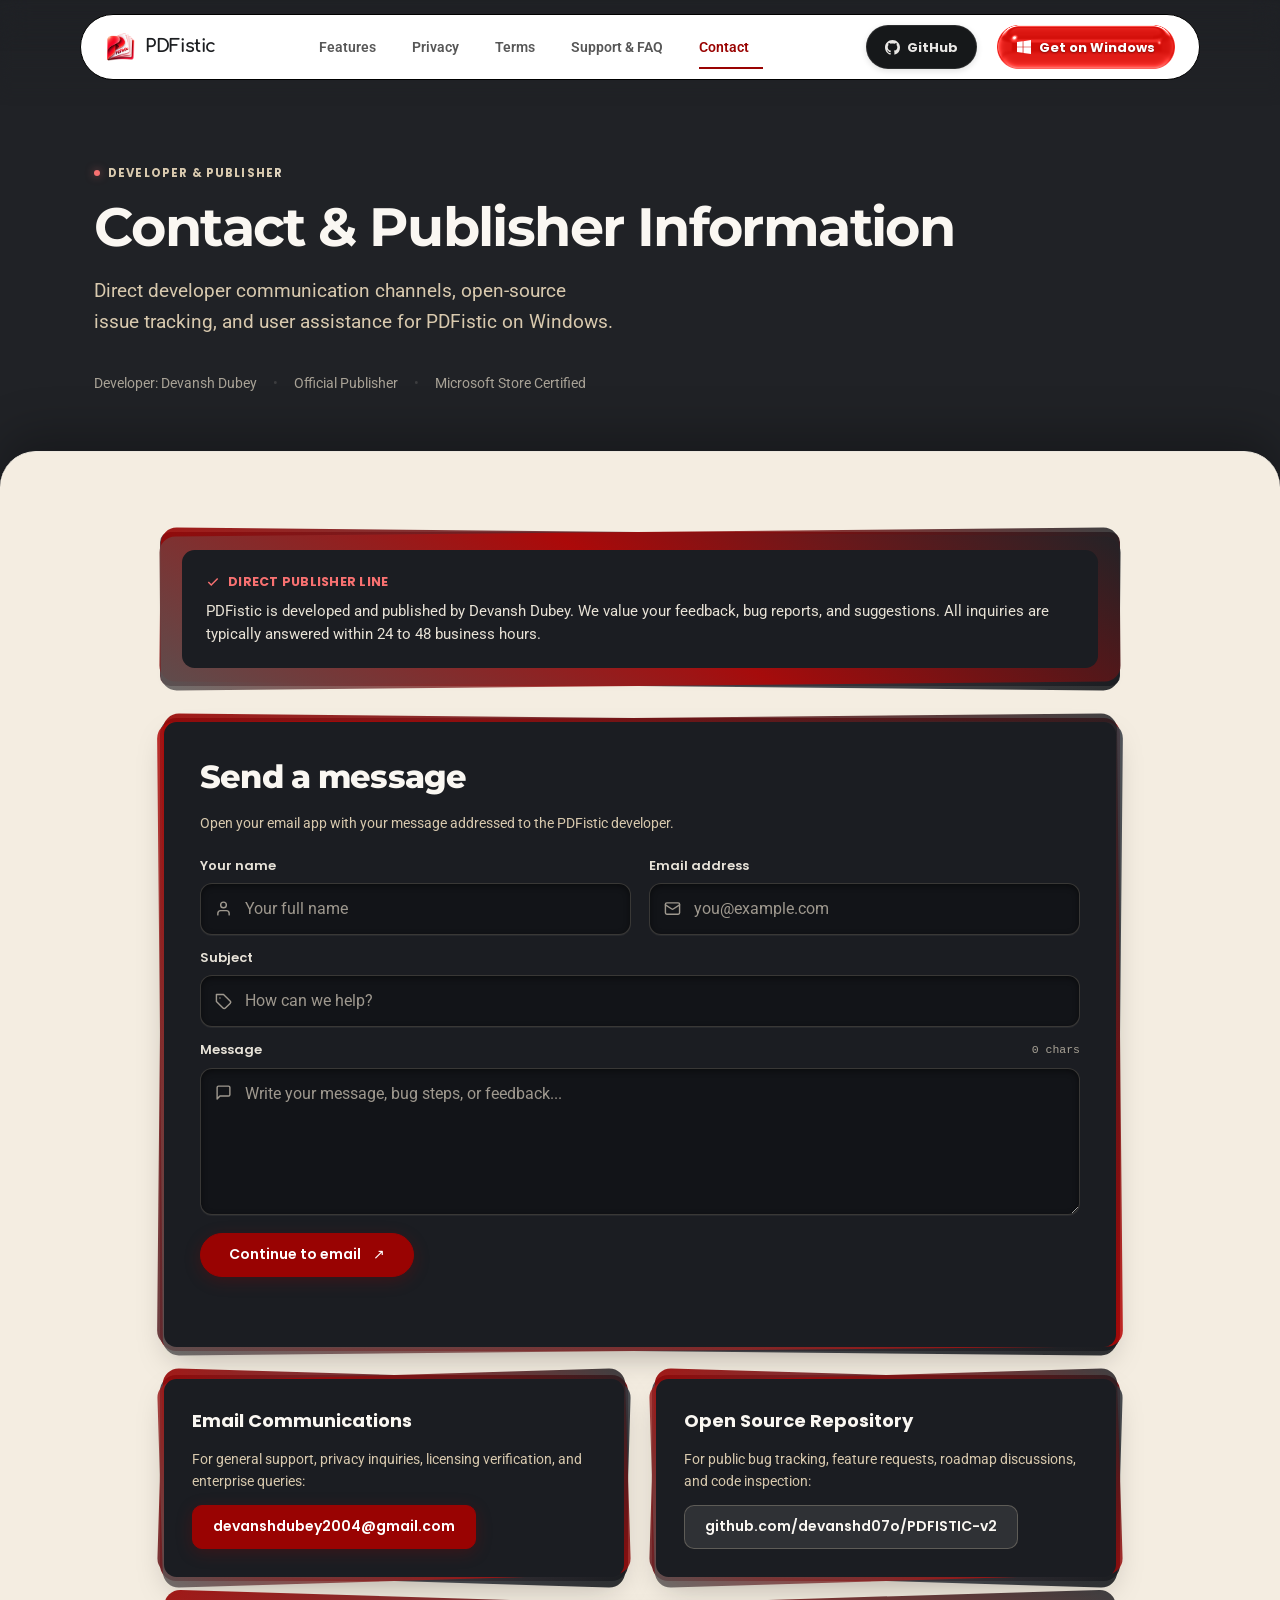
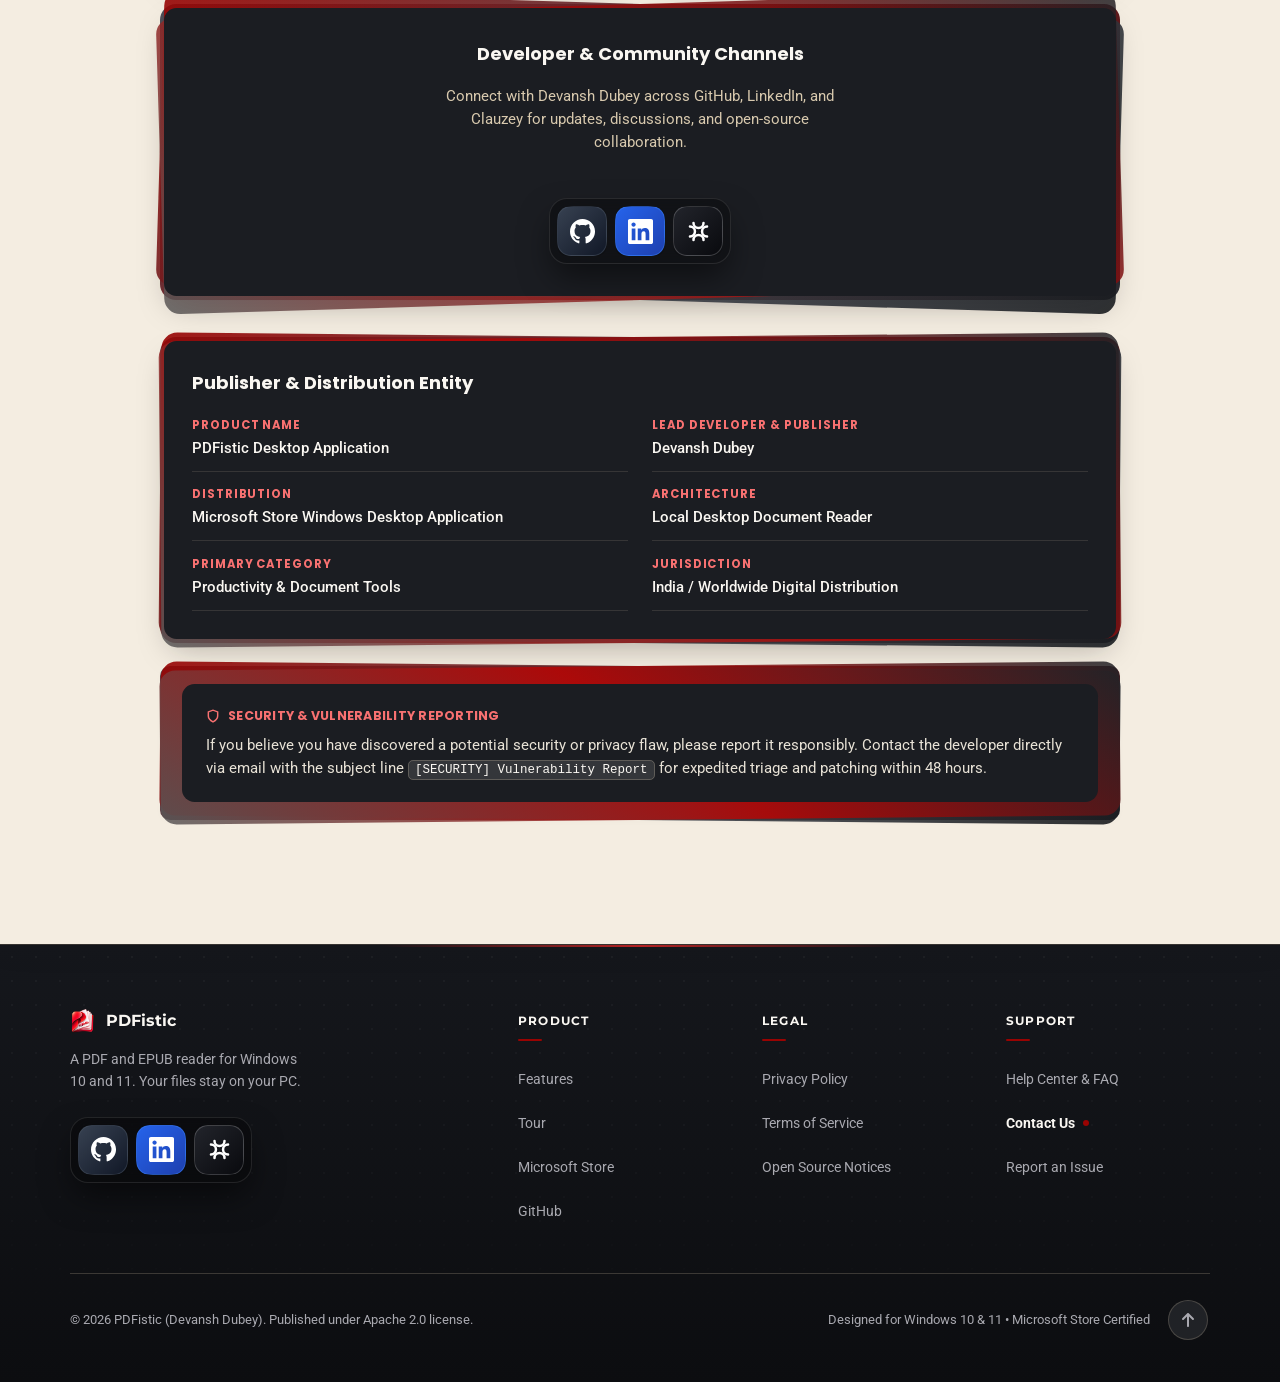
==== commit 37724e98: "chore: update CTA copy, footer Clauzey dock, and progressive header blur" ====
--- a/contact.html
+++ b/contact.html
@@ -189,38 +189,37 @@
             <div class="uiverse-card-info contact-card-inner contact-community-inner">
               <h3>Developer &amp; Community Channels</h3>
               <p>
-                Connect with Devansh Dubey across GitHub, LinkedIn, YouTube, and Discord for updates, discussions, and open-source collaboration.
+                Connect with Devansh Dubey across GitHub, LinkedIn, and Clauzey for updates, discussions, and open-source collaboration.
               </p>
               <div class="squircle-dock-wrap">
                 <div class="squircle-dock-backdrop"></div>
                 <div class="squircle-dock-items">
                   <div class="squircle-dock-item">
-                    <a href="https://github.com/devanshd07o/PDFISTIC-v2" target="_blank" rel="noopener noreferrer" class="squircle-btn btn-gh" title="GitHub" aria-label="GitHub">
-                      <svg viewBox="0 0 24 24" fill="currentColor">
+                    <a href="https://github.com/devanshd07o/PDFISTIC-v2" target="_blank" rel="noopener noreferrer" class="squircle-btn btn-gh" aria-label="GitHub">
+                      <svg viewBox="0 0 24 24" fill="currentColor" aria-hidden="true">
                         <path d="M12 0c-6.626 0-12 5.373-12 12 0 5.302 3.438 9.8 8.207 11.387.599.111.793-.261.793-.577v-2.234c-3.338.726-4.033-1.416-4.033-1.416-.546-1.387-1.333-1.756-1.333-1.756-1.089-.745.083-.729.083-.729 1.205.084 1.839 1.237 1.839 1.237 1.07 1.834 2.807 1.304 3.492.997.107-.775.418-1.305.762-1.604-2.665-.305-5.46-1.334-5.46-5.931 0-1.311.469-2.381 1.236-3.221-.124-.303-.535-1.524.117-3.176 0 0 1.008-.322 3.301 1.23.957-.266 1.983-.399 3.003-.404 1.02.005 2.047.138 3.006.404 2.291-1.552 3.297-1.23 3.297-1.23.653 1.653.242 2.874.118 3.176.77.84 1.235 1.911 1.235 3.221 0 4.609-2.807 5.624-5.479 5.921.43.372.823 1.102.823 2.222v3.293c0 .319.192.694.801.576 4.765-1.589 8.199-6.086 8.199-11.386 0-6.627-5.373-12-12-12z"></path>
                       </svg>
                     </a>
+                    <span class="footer-tooltip" aria-hidden="true">GitHub</span>
                   </div>
                   <div class="squircle-dock-item">
-                    <a href="https://linkedin.com" target="_blank" rel="noopener noreferrer" class="squircle-btn btn-li" title="LinkedIn" aria-label="LinkedIn">
-                      <svg viewBox="0 0 24 24" fill="currentColor">
+                    <a href="https://linkedin.com" target="_blank" rel="noopener noreferrer" class="squircle-btn btn-li" aria-label="LinkedIn">
+                      <svg viewBox="0 0 24 24" fill="currentColor" aria-hidden="true">
                         <path d="M20.447 20.452h-3.554v-5.569c0-1.328-.027-3.037-1.852-3.037-1.853 0-2.136 1.445-2.136 2.939v5.667H9.351V9h3.414v1.561h.046c.477-.9 1.637-1.85 3.37-1.85 3.601 0 4.267 2.37 4.267 5.455v6.286zM5.337 7.433c-1.144 0-2.063-.926-2.063-2.065 0-1.138.92-2.063 2.063-2.063 1.14 0 2.064.925 2.064 2.063 0 1.139-.925 2.065-2.064 2.065zm1.782 13.019H3.555V9h3.564v11.452zM22.225 0H1.771C.792 0 0 .774 0 1.729v20.542C0 23.227.792 24 1.771 24h20.451C23.2 24 24 23.227 24 22.271V1.729C24 .774 23.2 0 22.222 0h.003z"></path>
                       </svg>
                     </a>
+                    <span class="footer-tooltip" aria-hidden="true">LinkedIn</span>
                   </div>
                   <div class="squircle-dock-item">
-                    <a href="https://youtube.com" target="_blank" rel="noopener noreferrer" class="squircle-btn btn-yt" title="YouTube" aria-label="YouTube">
-                      <svg viewBox="0 0 24 24" fill="currentColor">
-                        <path d="M23.498 6.186a3.016 3.016 0 0 0-2.122-2.136C19.505 3.545 12 3.545 12 3.545s-7.505 0-9.377.505A3.017 3.017 0 0 0 .502 6.186C0 8.07 0 12 0 12s0 3.93.502 5.814a3.016 3.016 0 0 0 2.122 2.136c1.871.505 9.376.505 9.376.505s7.505 0 9.377-.505a3.015 3.015 0 0 0 2.122-2.136C24 15.93 24 12 24 12s0-3.93-.502-5.814zM9.545 15.568V8.432L15.818 12l-6.273 3.568z"></path>
+                    <a href="https://github.com/devanshd07o/CLAUZEY-V1" target="_blank" rel="noopener noreferrer" class="squircle-btn btn-cz" aria-label="Clauzey">
+                      <svg viewBox="0 0 24 24" fill="none" stroke="currentColor" stroke-width="2.4" stroke-linecap="round" aria-hidden="true">
+                        <path d="M7.2 3.8a4.8 4.8 0 0 0 9.6 0"></path>
+                        <path d="M20.2 7.2a4.8 4.8 0 0 0 0 9.6"></path>
+                        <path d="M16.8 20.2a4.8 4.8 0 0 0-9.6 0"></path>
+                        <path d="M3.8 16.8a4.8 4.8 0 0 0 0-9.6"></path>
                       </svg>
                     </a>
-                  </div>
-                  <div class="squircle-dock-item">
-                    <a href="https://discord.gg" target="_blank" rel="noopener noreferrer" class="squircle-btn btn-dc" title="Discord" aria-label="Discord">
-                      <svg viewBox="0 0 24 24" fill="currentColor">
-                        <path d="M20.317 4.3698a19.7913 19.7913 0 00-4.8851-1.5152.0741.0741 0 00-.0785.0371c-.211.3753-.4447.8648-.6083 1.2495-1.8447-.2762-3.68-.2762-5.4868 0-.1636-.3933-.4058-.8742-.6177-1.2495a.077.077 0 00-.0785-.037 19.7363 19.7363 0 00-4.8852 1.515.0699.0699 0 00-.0321.0277C.5334 9.0458-.319 13.5799.0992 18.0578a.0824.0824 0 00.0312.0561c2.0528 1.5076 4.0413 2.4228 5.9929 3.0294a.0777.0777 0 00.0842-.0276c.4616-.6304.8731-1.2952 1.226-1.9942a.076.076 0 00-.0416-.1057c-.6528-.2476-1.2743-.5495-1.8722-.8923a.077.077 0 01-.0076-.1277c.1258-.0943.2517-.1923.3718-.2914a.0743.0743 0 01.0776-.0105c3.9278 1.7933 8.18 1.7933 12.0614 0a.0739.0739 0 01.0785.0095c.1202.099.246.1981.3728.2924a.077.077 0 01-.0066.1276 12.2986 12.2986 0 01-1.873.8914.0766.0766 0 00-.0407.1067c.3604.698.7719 1.3628 1.225 1.9932a.076.076 0 00.0842.0286c1.961-.6067 3.9495-1.5219 6.0023-3.0294a.077.077 0 00.0313-.0552c.5004-5.177-.8382-9.6739-3.5485-13.6604a.061.061 0 00-.0312-.0286zM8.02 15.3312c-1.1825 0-2.1569-1.0857-2.1569-2.419 0-1.3332.9555-2.4189 2.157-2.4189 1.2108 0 2.1757 1.0952 2.1568 2.419-.0189 1.3332-.9555 2.4189-2.1569 2.4189zm7.9748 0c-1.1825 0-2.1569-1.0857-2.1569-2.419 0-1.3332.9554-2.4189 2.1569-2.4189 1.2108 0 2.1757 1.0952 2.1568 2.419 0 1.3332-.9555 2.4189-2.1568 2.4189Z"></path>
-                      </svg>
-                    </a>
+                    <span class="footer-tooltip" aria-hidden="true">Clauzey</span>
                   </div>
                 </div>
               </div>
@@ -277,85 +276,74 @@
   </main>
 
   <!-- Official Footer -->
-  <footer class="site-footer">
+  <footer class="footer site-footer">
     <div class="footer-container">
       <div class="footer-col-brand">
-        <div style="display: flex; align-items: center; gap: 10px;">
-          <img src="icon.png" alt="PDFistic" style="width: 28px; height: 28px; border-radius: 7px;">
-          <span style="font-family: var(--font-display); font-size: 17px; font-weight: 700; color: var(--text-dark-primary);">PDFistic</span>
+        <div class="footer-brand-head">
+          <img src="icon.png" alt="PDFistic" class="footer-brand-logo">
+          <span class="footer-brand-name">PDFistic</span>
         </div>
         <p>
-          PDF and e-book reader for Windows 10 and 11. Built with privacy, precision, and focus.
+          A PDF and EPUB reader for Windows 10 and 11. Your files stay on your PC.
         </p>
 
-        <!-- Social Squircle Dock -->
         <div class="squircle-dock-wrap">
           <div class="squircle-dock-backdrop"></div>
           <div class="squircle-dock-items">
             <div class="squircle-dock-item">
-              <a href="https://github.com/devanshd07o/PDFISTIC-v2" target="_blank" rel="noopener noreferrer" class="squircle-btn btn-gh" title="GitHub" aria-label="GitHub">
-                <svg viewBox="0 0 24 24" fill="currentColor">
-                  <path d="M12 0c-6.626 0-12 5.373-12 12 0 5.302 3.438 9.8 8.207 11.387.599.111.793-.261.793-.577v-2.234c-3.338.726-4.033-1.416-4.033-1.416-.546-1.387-1.333-1.756-1.333-1.756-1.089-.745.083-.729.083-.729 1.205.084 1.839 1.237 1.839 1.237 1.07 1.834 2.807 1.304 3.492.997.107-.775.418-1.305.762-1.604-2.665-.305-5.46-1.334-5.46-5.931 0-1.311.469-2.381 1.236-3.221-.124-.303-.535-1.524.117-3.176 0 0 1.008-.322 3.301 1.23.957-.266 1.983-.399 3.003-.404 1.02.005 2.047.138 3.006.404 2.291-1.552 3.297-1.23 3.297-1.23.653 1.653.242 2.874.118 3.176.77.84 1.235 1.911 1.235 3.221 0 4.609-2.807 5.624-5.479 5.921.43.372.823 1.102.823 2.222v3.293c0 .319.192.694.801.576 4.765-1.589 8.199-6.086 8.199-11.386 0-6.627-5.373-12-12-12z"></path>
-                </svg>
-              </a>
+              <a href="https://github.com/devanshd07o/PDFISTIC-v2" target="_blank" rel="noopener noreferrer" class="squircle-btn btn-gh" aria-label="GitHub"><svg viewBox="0 0 24 24" fill="currentColor" aria-hidden="true"><path d="M12 0c-6.626 0-12 5.373-12 12 0 5.302 3.438 9.8 8.207 11.387.599.111.793-.261.793-.577v-2.234c-3.338.726-4.033-1.416-4.033-1.416-.546-1.387-1.333-1.756-1.333-1.756-1.089-.745.083-.729.083-.729 1.205.084 1.839 1.237 1.839 1.237 1.07 1.834 2.807 1.304 3.492.997.107-.775.418-1.305.762-1.604-2.665-.305-5.46-1.334-5.46-5.931 0-1.311.469-2.381 1.236-3.221-.124-.303-.535-1.524.117-3.176 0 0 1.008-.322 3.301 1.23.957-.266 1.983-.399 3.003-.404 1.02.005 2.047.138 3.006.404 2.291-1.552 3.297-1.23 3.297-1.23.653 1.653.242 2.874.118 3.176.77.84 1.235 1.911 1.235 3.221 0 4.609-2.807 5.624-5.479 5.921.43.372.823 1.102.823 2.222v3.293c0 .319.192.694.801.576 4.765-1.589 8.199-6.086 8.199-11.386 0-6.627-5.373-12-12-12z"></path></svg></a>
+              <span class="footer-tooltip" aria-hidden="true">GitHub</span>
             </div>
             <div class="squircle-dock-item">
-              <a href="https://linkedin.com" target="_blank" rel="noopener noreferrer" class="squircle-btn btn-li" title="LinkedIn" aria-label="LinkedIn">
-                <svg viewBox="0 0 24 24" fill="currentColor">
-                  <path d="M20.447 20.452h-3.554v-5.569c0-1.328-.027-3.037-1.852-3.037-1.853 0-2.136 1.445-2.136 2.939v5.667H9.351V9h3.414v1.561h.046c.477-.9 1.637-1.85 3.37-1.85 3.601 0 4.267 2.37 4.267 5.455v6.286zM5.337 7.433c-1.144 0-2.063-.926-2.063-2.065 0-1.138.92-2.063 2.063-2.063 1.14 0 2.064.925 2.064 2.063 0 1.139-.925 2.065-2.064 2.065zm1.782 13.019H3.555V9h3.564v11.452zM22.225 0H1.771C.792 0 0 .774 0 1.729v20.542C0 23.227.792 24 1.771 24h20.451C23.2 24 24 23.227 24 22.271V1.729C24 .774 23.2 0 22.222 0h.003z"></path>
-                </svg>
-              </a>
+              <a href="https://linkedin.com" target="_blank" rel="noopener noreferrer" class="squircle-btn btn-li" aria-label="LinkedIn"><svg viewBox="0 0 24 24" fill="currentColor" aria-hidden="true"><path d="M20.447 20.452h-3.554v-5.569c0-1.328-.027-3.037-1.852-3.037-1.853 0-2.136 1.445-2.136 2.939v5.667H9.351V9h3.414v1.561h.046c.477-.9 1.637-1.85 3.37-1.85 3.601 0 4.267 2.37 4.267 5.455v6.286zM5.337 7.433c-1.144 0-2.063-.926-2.063-2.065 0-1.138.92-2.063 2.063-2.063 1.14 0 2.064.925 2.064 2.063 0 1.139-.925 2.065-2.064 2.065zm1.782 13.019H3.555V9h3.564v11.452zM22.225 0H1.771C.792 0 0 .774 0 1.729v20.542C0 23.227.792 24 1.771 24h20.451C23.2 24 24 23.227 24 22.271V1.729C24 .774 23.2 0 22.222 0h.003z"></path></svg></a>
+              <span class="footer-tooltip" aria-hidden="true">LinkedIn</span>
             </div>
             <div class="squircle-dock-item">
-              <a href="https://youtube.com" target="_blank" rel="noopener noreferrer" class="squircle-btn btn-yt" title="YouTube" aria-label="YouTube">
-                <svg viewBox="0 0 24 24" fill="currentColor">
-                  <path d="M23.498 6.186a3.016 3.016 0 0 0-2.122-2.136C19.505 3.545 12 3.545 12 3.545s-7.505 0-9.377.505A3.017 3.017 0 0 0 .502 6.186C0 8.07 0 12 0 12s0 3.93.502 5.814a3.016 3.016 0 0 0 2.122 2.136c1.871.505 9.376.505 9.376.505s7.505 0 9.377-.505a3.015 3.015 0 0 0 2.122-2.136C24 15.93 24 12 24 12s0-3.93-.502-5.814zM9.545 15.568V8.432L15.818 12l-6.273 3.568z"></path>
-                </svg>
-              </a>
-            </div>
-            <div class="squircle-dock-item">
-              <a href="https://discord.gg" target="_blank" rel="noopener noreferrer" class="squircle-btn btn-dc" title="Discord" aria-label="Discord">
-                <svg viewBox="0 0 24 24" fill="currentColor">
-                  <path d="M20.317 4.3698a19.7913 19.7913 0 00-4.8851-1.5152.0741.0741 0 00-.0785.0371c-.211.3753-.4447.8648-.6083 1.2495-1.8447-.2762-3.68-.2762-5.4868 0-.1636-.3933-.4058-.8742-.6177-1.2495a.077.077 0 00-.0785-.037 19.7363 19.7363 0 00-4.8852 1.515.0699.0699 0 00-.0321.0277C.5334 9.0458-.319 13.5799.0992 18.0578a.0824.0824 0 00.0312.0561c2.0528 1.5076 4.0413 2.4228 5.9929 3.0294a.0777.0777 0 00.0842-.0276c.4616-.6304.8731-1.2952 1.226-1.9942a.076.076 0 00-.0416-.1057c-.6528-.2476-1.2743-.5495-1.8722-.8923a.077.077 0 01-.0076-.1277c.1258-.0943.2517-.1923.3718-.2914a.0743.0743 0 01.0776-.0105c3.9278 1.7933 8.18 1.7933 12.0614 0a.0739.0739 0 01.0785.0095c.1202.099.246.1981.3728.2924a.077.077 0 01-.0066.1276 12.2986 12.2986 0 01-1.873.8914.0766.0766 0 00-.0407.1067c.3604.698.7719 1.3628 1.225 1.9932a.076.076 0 00.0842.0286c1.961-.6067 3.9495-1.5219 6.0023-3.0294a.077.077 0 00.0313-.0552c.5004-5.177-.8382-9.6739-3.5485-13.6604a.061.061 0 00-.0312-.0286zM8.02 15.3312c-1.1825 0-2.1569-1.0857-2.1569-2.419 0-1.3332.9555-2.4189 2.157-2.4189 1.2108 0 2.1757 1.0952 2.1568 2.419-.0189 1.3332-.9555 2.4189-2.1569 2.4189zm7.9748 0c-1.1825 0-2.1569-1.0857-2.1569-2.419 0-1.3332.9554-2.4189 2.1569-2.4189 1.2108 0 2.1757 1.0952 2.1568 2.419 0 1.3332-.9555 2.4189-2.1568 2.4189Z"></path>
-                      </svg>
-                    </a>
-                  </div>
-                </div>
-              </div>
-            </div>
+              <a href="https://github.com/devanshd07o/CLAUZEY-V1" target="_blank" rel="noopener noreferrer" class="squircle-btn btn-cz" aria-label="Clauzey"><svg viewBox="0 0 24 24" fill="none" stroke="currentColor" stroke-width="2.4" stroke-linecap="round" aria-hidden="true"><path d="M7.2 3.8a4.8 4.8 0 0 0 9.6 0"></path><path d="M20.2 7.2a4.8 4.8 0 0 0 0 9.6"></path><path d="M16.8 20.2a4.8 4.8 0 0 0-9.6 0"></path><path d="M3.8 16.8a4.8 4.8 0 0 0 0-9.6"></path></svg></a>
+              <span class="footer-tooltip" aria-hidden="true">Clauzey</span>
+            </div>
+          </div>
+        </div>
+      </div>
 
       <div class="footer-col">
         <h4>Product</h4>
-        <ul>
-          <li><a href="index.html#features">Features</a></li>
-          <li><a href="index.html#tour">Feature Tour</a></li>
-          <li><a href="https://apps.microsoft.com/detail/9PMCFQL187MN?hl=en-us&gl=IN&ocid=pdpshare">Download on Windows</a></li>
-          <li><a href="https://github.com/devanshd07o/PDFISTIC-v2">GitHub Repository</a></li>
+        <ul class="footer-links">
+          <li><a href="index.html#features"><span class="footer-link-label">Features</span></a></li>
+          <li><a href="index.html#tour"><span class="footer-link-label">Tour</span></a></li>
+          <li><a href="https://apps.microsoft.com/detail/9PMCFQL187MN?hl=en-us&gl=IN&ocid=pdpshare"><span class="footer-link-label">Microsoft Store</span></a></li>
+          <li><a href="https://github.com/devanshd07o/PDFISTIC-v2"><span class="footer-link-label">GitHub</span></a></li>
         </ul>
       </div>
 
       <div class="footer-col">
-        <h4>Legal &amp; Trust</h4>
-        <ul>
-          <li><a href="privacy.html">Privacy Policy</a></li>
-          <li><a href="terms.html">Terms of Service</a></li>
-          <li><a href="licenses.html">Open Source Notices</a></li>
+        <h4>Legal</h4>
+        <ul class="footer-links">
+          <li><a href="privacy.html"><span class="footer-link-label">Privacy Policy</span></a></li>
+          <li><a href="terms.html"><span class="footer-link-label">Terms of Service</span></a></li>
+          <li><a href="licenses.html"><span class="footer-link-label">Open Source Notices</span></a></li>
         </ul>
       </div>
 
       <div class="footer-col">
         <h4>Support</h4>
-        <ul>
-          <li><a href="support.html">Help Center &amp; FAQ</a></li>
-          <li><a href="contact.html" class="footer-link-active">Contact Us</a></li>
-          <li><a href="https://github.com/devanshd07o/PDFISTIC-v2/issues">Report an Issue</a></li>
+        <ul class="footer-links">
+          <li><a href="support.html"><span class="footer-link-label">Help Center &amp; FAQ</span></a></li>
+          <li><a href="contact.html" class="footer-link-active"><span class="footer-link-label">Contact Us</span></a></li>
+          <li><a href="https://github.com/devanshd07o/PDFISTIC-v2/issues"><span class="footer-link-label">Report an Issue</span></a></li>
         </ul>
       </div>
     </div>
 
     <div class="footer-bottom">
       <div>&copy; 2026 PDFistic (Devansh Dubey). Published under Apache 2.0 license.</div>
-      <div>Designed for Windows 10 &amp; 11 &bull; Microsoft Store Certified</div>
+      <div class="footer-bottom-right">
+        <div>Designed for Windows 10 &amp; 11 &bull; Microsoft Store Certified</div>
+        <button type="button" class="to-top" aria-label="Back to top">
+          <svg viewBox="0 0 384 512" aria-hidden="true"><path d="M214.6 41.4c-12.5-12.5-32.8-12.5-45.3 0l-160 160c-12.5 12.5-12.5 32.8 0 45.3s32.8 12.5 45.3 0L160 141.2V448c0 17.7 14.3 32 32 32s32-14.3 32-32V141.2L329.4 246.6c12.5 12.5 32.8 12.5 45.3 0s12.5-32.8 0-45.3l-160-160z"></path></svg>
+          <span class="footer-tooltip" aria-hidden="true">Back to top</span>
+        </button>
+      </div>
     </div>
   </footer>
 
--- a/styles.css
+++ b/styles.css
@@ -223,6 +223,34 @@
   width: 100%;
   padding: 14px 20px;
   pointer-events: none;
+}
+
+/* Gradual progressive blur behind floating navbar: weaker below -> stronger toward top edge */
+header.site-header::before,
+header.site-header::after {
+  content: "";
+  position: absolute;
+  top: 0;
+  left: 0;
+  right: 0;
+  pointer-events: none;
+  z-index: -1;
+}
+
+header.site-header::before {
+  height: calc(100% + 12px);
+  -webkit-backdrop-filter: blur(6px);
+  backdrop-filter: blur(6px);
+  -webkit-mask-image: linear-gradient(180deg, rgba(0, 0, 0, 1) 0%, rgba(0, 0, 0, 0.7) 52%, rgba(0, 0, 0, 0.18) 82%, transparent 100%);
+  mask-image: linear-gradient(180deg, rgba(0, 0, 0, 1) 0%, rgba(0, 0, 0, 0.7) 52%, rgba(0, 0, 0, 0.18) 82%, transparent 100%);
+}
+
+header.site-header::after {
+  height: 54%;
+  -webkit-backdrop-filter: blur(14px);
+  backdrop-filter: blur(14px);
+  -webkit-mask-image: linear-gradient(180deg, rgba(0, 0, 0, 1) 0%, rgba(0, 0, 0, 0.55) 50%, transparent 100%);
+  mask-image: linear-gradient(180deg, rgba(0, 0, 0, 1) 0%, rgba(0, 0, 0, 0.55) 50%, transparent 100%);
 }
 
 .nav-container {
@@ -778,9 +806,10 @@
 .nav-github-btn:focus-visible,
 .nav-links a:focus-visible,
 .footer-col a:focus-visible,
+.squircle-btn:focus-visible,
+.to-top:focus-visible,
 .doc-toc a:focus-visible,
-.faq-question:focus-visible,
-.squircle-btn:focus-visible {
+.faq-question:focus-visible {
   outline: 2px solid var(--accent-crimson);
   outline-offset: 3px;
 }
@@ -5305,10 +5334,11 @@
 /* Bottom CTA Card (Elevated Luxury Radiant Banner) */
 .bottom-cta-banner {
   position: relative;
+  z-index: 2;
   isolation: isolate;
   max-width: 960px;
-  margin: 80px auto 0;
-  padding: 64px 36px;
+  margin: 64px auto 0;
+  padding: 64px 40px;
   text-align: center;
   background:
     radial-gradient(60% 80% at 50% 0%, rgba(153, 3, 2, 0.24) 0%, transparent 70%),
@@ -5321,7 +5351,6 @@
   box-shadow: 0 24px 64px -12px rgba(20, 18, 16, 0.35),
               0 0 40px -8px rgba(153, 3, 2, 0.22),
               inset 0 1px 0 rgba(255, 255, 255, 0.16);
-  overflow: hidden;
   box-sizing: border-box;
 }
 
@@ -5338,15 +5367,42 @@
   pointer-events: none;
 }
 
-.bottom-cta-eyebrow {
-  display: inline-block;
-  font-family: var(--font-brand);
-  font-size: 11.5px;
+/* Feather out Tour stage overflow clip seam cleanly on uniform #F4EDE1 cream */
+.bottom-cta-banner::after {
+  content: '';
+  position: absolute;
+  left: 50%;
+  bottom: 100%;
+  transform: translateX(-50%);
+  width: 100vw;
+  height: 96px;
+  background: linear-gradient(
+    180deg,
+    rgba(244, 237, 225, 0) 0%,
+    #F4EDE1 36%,
+    rgba(244, 237, 225, 0) 76%
+  );
+  pointer-events: none;
+  z-index: 0;
+}
+
+.bottom-cta-eyebrow,
+.bottom-cta-eyebrow.shiny-text {
+  display: block;
+  width: fit-content;
+  margin: 0 auto 16px;
+  font-family: var(--font-ui);
+  font-size: 12px;
   font-weight: 700;
+  line-height: 1;
   text-transform: uppercase;
   letter-spacing: 0.12em;
-  color: var(--sand-base);
-  margin-bottom: 14px;
+  color: #D8C9AE !important;
+  background: none !important;
+  background-image: none !important;
+  -webkit-background-clip: border-box !important;
+  background-clip: border-box !important;
+  animation: none !important;
 }
 
 .bottom-cta-inner {
@@ -5363,18 +5419,19 @@
   letter-spacing: -0.025em;
   line-height: 1.22;
   color: #FAF7F2;
-  margin-bottom: 14px;
+  margin-bottom: 16px;
   text-wrap: balance;
 }
 
 .bottom-cta-banner p {
   font-family: var(--font-body);
-  font-size: clamp(15px, 2vw, 16.5px);
-  color: #C5BFB5;
-  line-height: 1.65;
-  max-width: 58ch;
-  margin: 0 auto 32px;
-  text-wrap: pretty;
+  font-size: 16px;
+  color: #D8C9AE;
+  line-height: 1.62;
+  max-width: 46ch;
+  margin: 0 auto 24px;
+  text-align: center;
+  text-wrap: balance;
 }
 
 .bottom-cta-actions {
@@ -6148,20 +6205,20 @@
   .publisher-meta-list { grid-template-columns: minmax(0, 1fr); }
 }
 
-/* ==================== ELEVATED HIGH-CONTRAST FOOTER ==================== */
-footer.site-footer {
+/* ==================== FOOTER (HAND-BUILT EDITORIAL GRID) ==================== */
+footer.site-footer,
+footer.footer {
   position: relative;
   isolation: isolate;
   margin-top: auto;
-  background:
-    radial-gradient(50% 60% at 50% 0%, rgba(153, 3, 2, 0.14) 0%, transparent 72%),
-    linear-gradient(180deg, #15171C 0%, #0C0D10 100%);
-  border-top: 1px solid rgba(216, 201, 174, 0.14);
-  padding: 68px 24px 36px;
-  color: var(--text-dark-secondary);
-}
-
-footer.site-footer::before {
+  background: linear-gradient(180deg, #15171C 0%, #0C0D10 100%);
+  border-top: 1px solid var(--border);
+  padding: 64px 24px 40px;
+  color: var(--muted);
+}
+
+footer.site-footer::before,
+footer.footer::before {
   content: "";
   position: absolute;
   top: 0;
@@ -6172,23 +6229,64 @@
   background: linear-gradient(90deg, transparent, #DC2626, transparent);
   opacity: 0.85;
   pointer-events: none;
+  z-index: 2;
+}
+
+/* From Uiverse.io by kennyotsu (Patterns/kennyotsu_short-warthog-33.html) — adapted to CSS tokens */
+footer.site-footer::after,
+footer.footer::after {
+  content: "";
+  position: absolute;
+  inset: 0;
+  background-image: radial-gradient(rgba(255, 255, 255, 0.04) 1px, transparent 1px);
+  background-size: 24px 24px;
+  -webkit-mask-image: linear-gradient(180deg, rgba(0, 0, 0, 1) 0%, rgba(0, 0, 0, 0.5) 60%, rgba(0, 0, 0, 0) 88%);
+  mask-image: linear-gradient(180deg, rgba(0, 0, 0, 1) 0%, rgba(0, 0, 0, 0.5) 60%, rgba(0, 0, 0, 0) 88%);
+  pointer-events: none;
+  z-index: 0;
 }
 
 .footer-container {
+  position: relative;
+  z-index: 1;
   max-width: 1140px;
-  margin: 0 auto;
+  margin: 0 auto 40px;
   display: grid;
   grid-template-columns: 2fr repeat(3, 1fr);
+  align-items: start;
   gap: 40px;
-  margin-bottom: 48px;
+}
+
+.footer-brand-head {
+  display: flex;
+  align-items: center;
+  gap: 12px;
+  height: 24px;
+  margin-bottom: 16px;
+}
+
+.footer-brand-logo {
+  width: 24px;
+  height: 24px;
+  border-radius: 6px;
+  flex-shrink: 0;
+}
+
+.footer-brand-name {
+  font-family: var(--font-display);
+  font-size: 16px;
+  line-height: 24px;
+  font-weight: 700;
+  color: var(--text);
 }
 
 .footer-col-brand p {
   font-size: 13.5px;
-  color: #B5AFA5;
-  max-width: 320px;
-  line-height: 1.65;
-  margin-top: 14px;
+  color: var(--muted);
+  max-width: 36ch;
+  text-wrap: balance;
+  line-height: 1.6;
+  margin-top: 0;
 }
 
 .footer-col h4 {
@@ -6196,11 +6294,12 @@
   font-family: var(--font-display);
   font-size: 12px;
   font-weight: 700;
+  line-height: 24px;
   text-transform: uppercase;
   letter-spacing: 0.1em;
-  color: var(--text-dark-primary);
-  margin-bottom: 16px;
-  padding-bottom: 10px;
+  color: var(--text);
+  margin: 0 0 16px;
+  padding-bottom: 8px;
 }
 
 .footer-col h4::after {
@@ -6211,60 +6310,187 @@
   width: 24px;
   height: 2px;
   border-radius: 2px;
-  background: var(--accent-crimson);
-}
-
-.footer-col ul {
+  background: var(--red);
+}
+
+.footer-col ul,
+.footer-links {
   list-style: none;
   display: flex;
   flex-direction: column;
-  gap: 2px;
-}
-
-.footer-col a {
+  gap: 0;
+}
+
+/* From Uiverse.io by biswacpcode (Buttons/biswacpcode_curvy-crab-71.html) — adapted to CSS tokens */
+.site-footer .footer-col a,
+.site-footer .footer-links a {
   position: relative;
   display: inline-flex;
   align-items: center;
+  min-width: 44px;
   min-height: 44px;
   text-decoration: none;
   font-size: 13.5px;
-  color: var(--sand-base);
-  transition: color 180ms ease;
+  color: var(--muted);
+  transition: color 200ms ease;
   width: fit-content;
 }
 
-.footer-col a:hover {
-  color: #ffffff;
-}
-
-.footer-col a.footer-link-active {
-  color: #FFFFFF;
+.site-footer .footer-col a .footer-link-label {
+  position: relative;
+  display: inline-block;
+  line-height: 1.4;
+}
+
+.site-footer .footer-col a .footer-link-label::before {
+  content: "";
+  pointer-events: none;
+  position: absolute;
+  left: 0;
+  bottom: -2px;
+  width: 0;
+  height: 1px;
+  background: var(--red);
+  transition: width 200ms ease;
+}
+
+.site-footer .footer-col a:hover,
+.site-footer .footer-links a:hover {
+  color: var(--text);
+}
+
+.site-footer .footer-col a:hover .footer-link-label::before,
+.site-footer .footer-links a:hover .footer-link-label::before {
+  width: 100%;
+}
+
+.site-footer .footer-col a.footer-link-active,
+.site-footer .footer-links a.footer-link-active {
+  color: var(--text);
   font-weight: 700;
 }
 
-.footer-col a.footer-link-active::after {
-  content: '';
+.site-footer .footer-col a.footer-link-active::after,
+.site-footer .footer-links a.footer-link-active::after {
+  content: "";
   display: inline-block;
   width: 6px;
   height: 6px;
   margin-left: 8px;
   border-radius: 50%;
-  background: #EF4444;
-  box-shadow: 0 0 8px rgba(239, 68, 68, 0.65);
+  background: var(--red);
+}
+
+/* From Uiverse.io by Cksunandh (Tooltips/Cksunandh_afraid-snail-51.html) — adapted to CSS tokens */
+.footer-tooltip {
+  position: absolute;
+  bottom: calc(100% + 8px);
+  left: 50%;
+  transform: translate(-50%, 4px);
+  padding: 8px 12px;
+  border-radius: 999px;
+  background: var(--bg);
+  border: 1px solid var(--border);
+  color: var(--text);
+  font-family: var(--font-ui);
+  font-size: 12px;
+  font-weight: 500;
+  line-height: 1;
+  white-space: nowrap;
+  opacity: 0;
+  visibility: hidden;
+  pointer-events: none;
+  z-index: 5;
+  transition: opacity 200ms ease, transform 200ms ease, visibility 200ms ease;
+}
+
+.footer-tooltip::before {
+  content: "";
+  position: absolute;
+  bottom: -4px;
+  left: 50%;
+  width: 6px;
+  height: 6px;
+  background: var(--bg);
+  border-right: 1px solid var(--border);
+  border-bottom: 1px solid var(--border);
+  transform: translateX(-50%) rotate(45deg);
+}
+
+.squircle-dock-item:hover .footer-tooltip,
+.squircle-btn:focus-visible + .footer-tooltip,
+.to-top:hover .footer-tooltip,
+.to-top:focus-visible .footer-tooltip {
+  opacity: 1;
+  visibility: visible;
+  transform: translate(-50%, 0);
 }
 
 .footer-bottom {
+  position: relative;
+  z-index: 1;
   max-width: 1140px;
   margin: 0 auto;
   padding-top: 24px;
-  border-top: 1px solid var(--border-dark-subtle);
+  border-top: 1px solid var(--border);
   display: flex;
   align-items: center;
   justify-content: space-between;
   font-size: 12.5px;
-  color: var(--text-dark-muted);
+  color: var(--muted);
   flex-wrap: wrap;
-  gap: 12px;
+  gap: 16px;
+}
+
+.footer-bottom-right {
+  display: flex;
+  align-items: center;
+  gap: 16px;
+}
+
+/* From Uiverse.io by vinodjangid07 (Buttons/vinodjangid07_curly-panda-17.html) — adapted to CSS tokens */
+.to-top {
+  position: relative;
+  display: inline-flex;
+  align-items: center;
+  justify-content: center;
+  width: 44px;
+  height: 44px;
+  padding: 0;
+  background: transparent;
+  border: none;
+  color: var(--muted);
+  cursor: pointer;
+  flex-shrink: 0;
+  transition: color 200ms ease;
+}
+
+.to-top::before {
+  content: "";
+  position: absolute;
+  inset: 2px;
+  border-radius: 50%;
+  background: var(--bg);
+  border: 1px solid var(--border);
+  transition: border-color 200ms ease;
+}
+
+.to-top svg {
+  position: relative;
+  z-index: 1;
+  width: 16px;
+  height: 16px;
+  fill: currentColor;
+}
+
+.to-top:hover,
+.to-top:focus-visible {
+  color: var(--red);
+}
+
+.to-top:hover::before,
+.to-top:focus-visible::before {
+  border-color: var(--red);
 }
 
 /* ==================== SKIPER 16 STICKY SCREENSHOT STACK DECK ==================== */
@@ -6528,7 +6754,7 @@
   /* Footer 2-Column */
   .footer-container {
     grid-template-columns: 1fr 1fr;
-    gap: 36px;
+    gap: 40px;
   }
 
   .footer-col-brand {
@@ -6959,8 +7185,8 @@
   }
 
   .bottom-cta-banner {
-    padding: 40px 20px;
-    margin-top: 56px;
+    padding: 40px 24px;
+    margin-top: 40px;
   }
 
   .bottom-cta-banner h2 {
@@ -6968,7 +7194,7 @@
   }
 
   .bottom-cta-banner p {
-    font-size: 14.5px;
+    font-size: 16px;
   }
 
   .bottom-cta-banner .btn {
@@ -7124,7 +7350,7 @@
   }
 
   .bottom-cta-banner {
-    padding: 32px 16px;
+    padding: 40px 16px;
     border-radius: 18px;
   }
 
@@ -7135,6 +7361,10 @@
     line-height: 1.25;
   }
 
+  .footer-tooltip {
+    display: none;
+  }
+
   .squircle-btn {
     width: 44px;
     height: 44px;
@@ -7152,9 +7382,15 @@
 
   .footer-bottom {
     flex-direction: column;
-    align-items: flex-start;
-    gap: 8px;
+    align-items: stretch;
+    gap: 16px;
     font-size: 12px;
+  }
+
+  .footer-bottom-right {
+    width: 100%;
+    justify-content: space-between;
+    gap: 12px;
   }
 }
 
@@ -7549,11 +7785,11 @@
   }
 }
 
-/* ==================== SQUIRCLE SOCIAL DOCK (UIVERSE BY ITSKRISH01) ==================== */
+/* ==================== SQUIRCLE SOCIAL DOCK (GITHUB, LINKEDIN & CLAUZEY) ==================== */
 .squircle-dock-wrap {
   position: relative;
   display: inline-flex;
-  margin-top: 18px;
+  margin-top: 24px;
 }
 
 .squircle-dock-backdrop {
@@ -7622,14 +7858,9 @@
   border: 1px solid rgba(59, 130, 246, 0.5);
 }
 
-.squircle-btn.btn-yt {
-  background: linear-gradient(135deg, #DC2626 0%, #991B1B 100%);
-  border: 1px solid rgba(239, 68, 68, 0.5);
-}
-
-.squircle-btn.btn-dc {
-  background: linear-gradient(135deg, #4F46E5 0%, #3730A3 100%);
-  border: 1px solid rgba(99, 102, 241, 0.5);
+.squircle-btn.btn-cz {
+  background: linear-gradient(135deg, #22242B 0%, #090A0E 100%);
+  border: 1px solid rgba(255, 255, 255, 0.2);
 }
 
 
@@ -8021,8 +8252,7 @@
   animation: originkitSheen 4.8s linear infinite;
 }
 
-.bento-panel--ink .shiny-text,
-.bottom-cta-banner .shiny-text {
+.bento-panel--ink .shiny-text {
   background-image: linear-gradient(
     115deg,
     #D8C9AE 0%,
@@ -8119,12 +8349,10 @@
 }
 
 .bottom-cta-banner .spotlight-text.is-spotlight-active {
-  background-image: radial-gradient(
-    140px circle at var(--spot-x) var(--spot-y),
-    #FFFFFF 0%,
-    #F87171 38%,
-    #C5BFB5 100%
-  );
+  background-image: none;
+  -webkit-background-clip: border-box;
+  background-clip: border-box;
+  color: #D8C9AE !important;
 }
 
 /* 6. Skiper 58 Dual-Layer TextRoll on Brand Title */
@@ -8601,6 +8829,13 @@
   .faq-collapse,
   .faq-chevron,
   .contact-card,
+  .footer-links a,
+  .footer-links a .footer-link-label::before,
+  .squircle-btn,
+  .squircle-btn svg,
+  .footer-tooltip,
+  .to-top,
+  .to-top::before,
   input,
   textarea,
   select {
